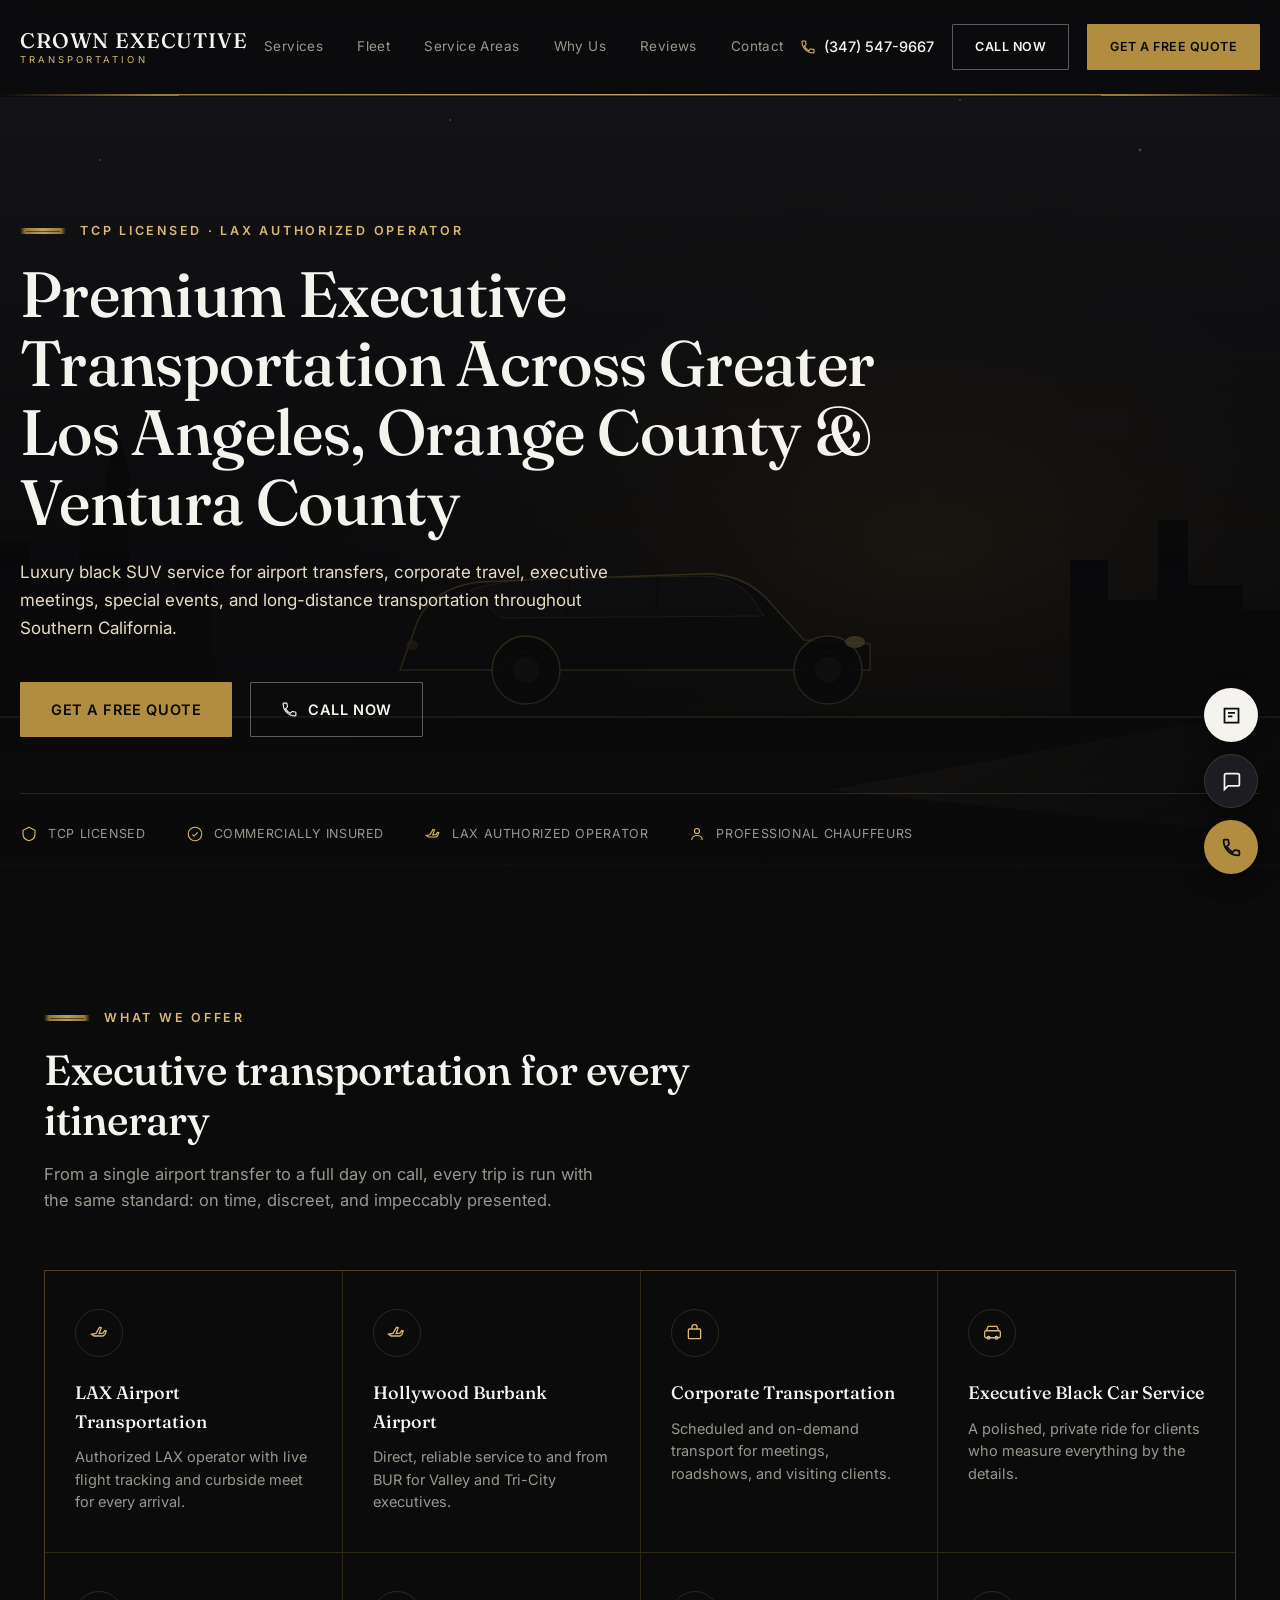
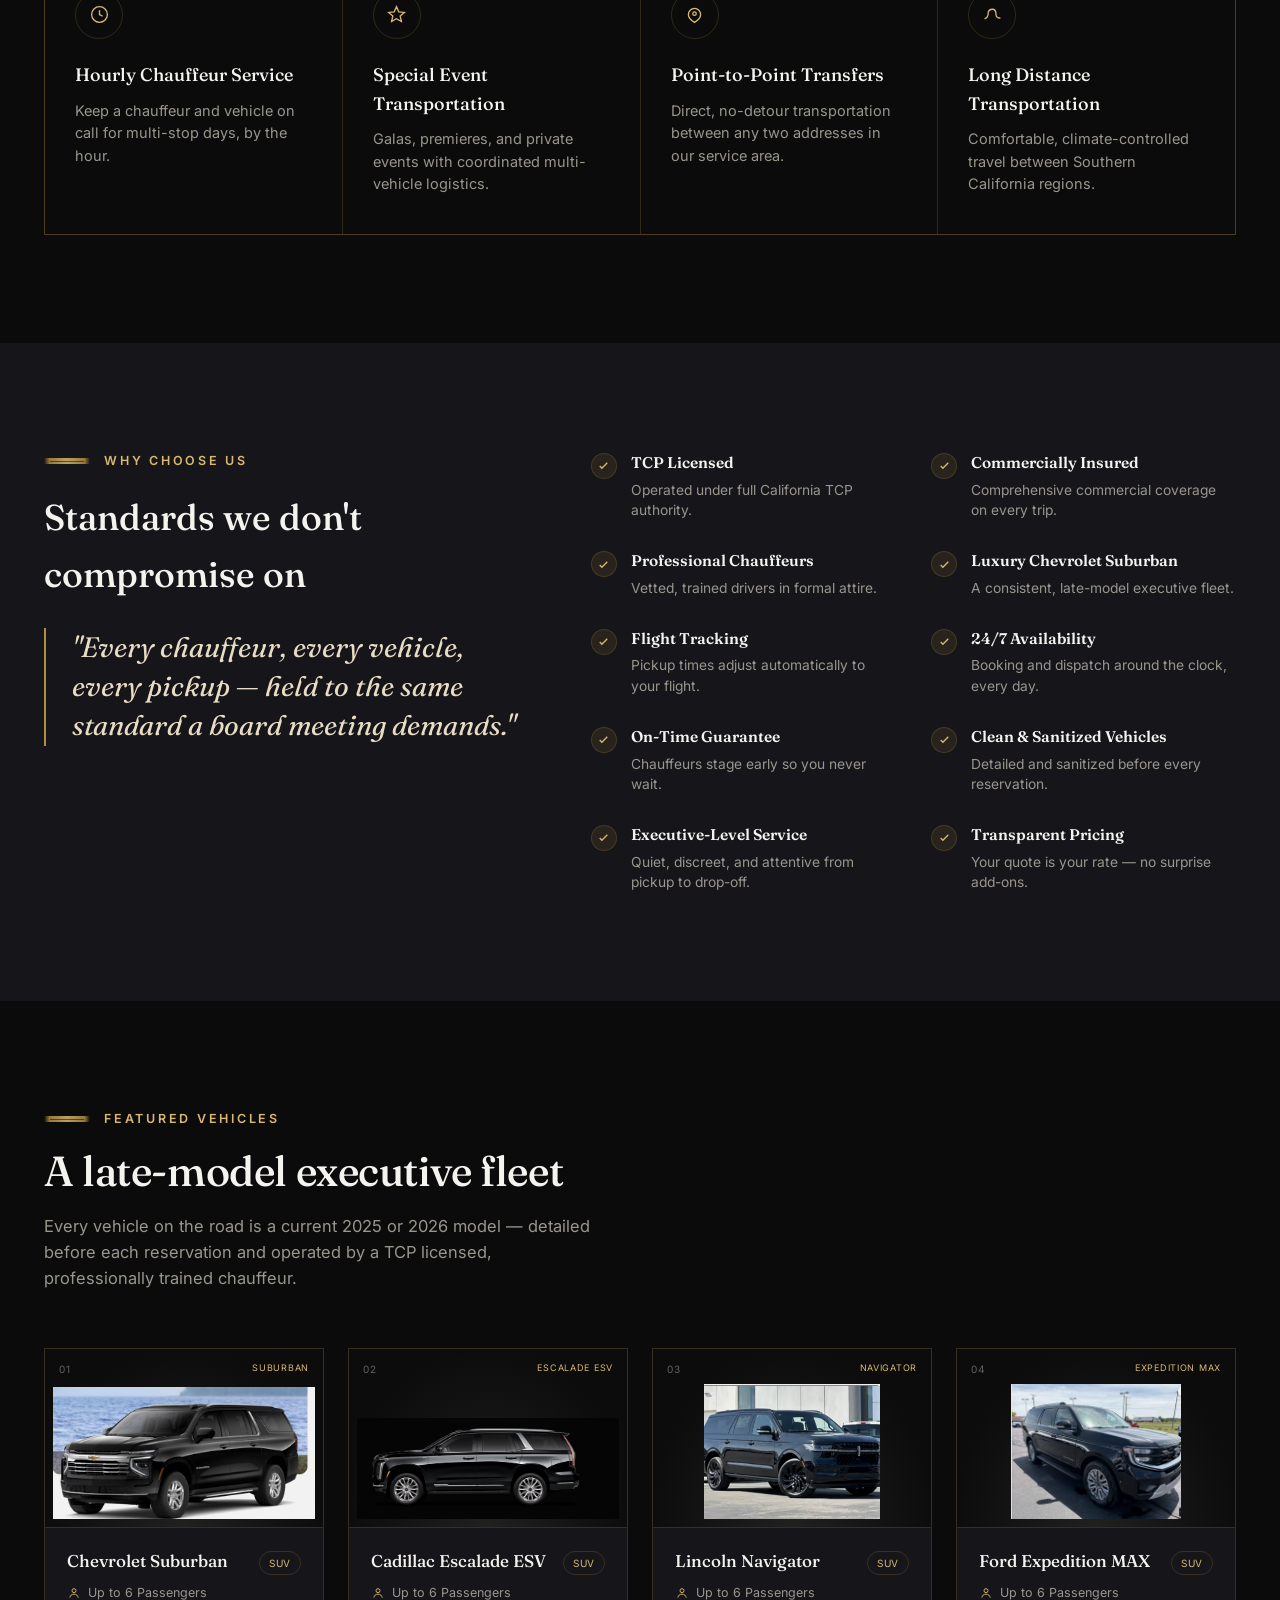
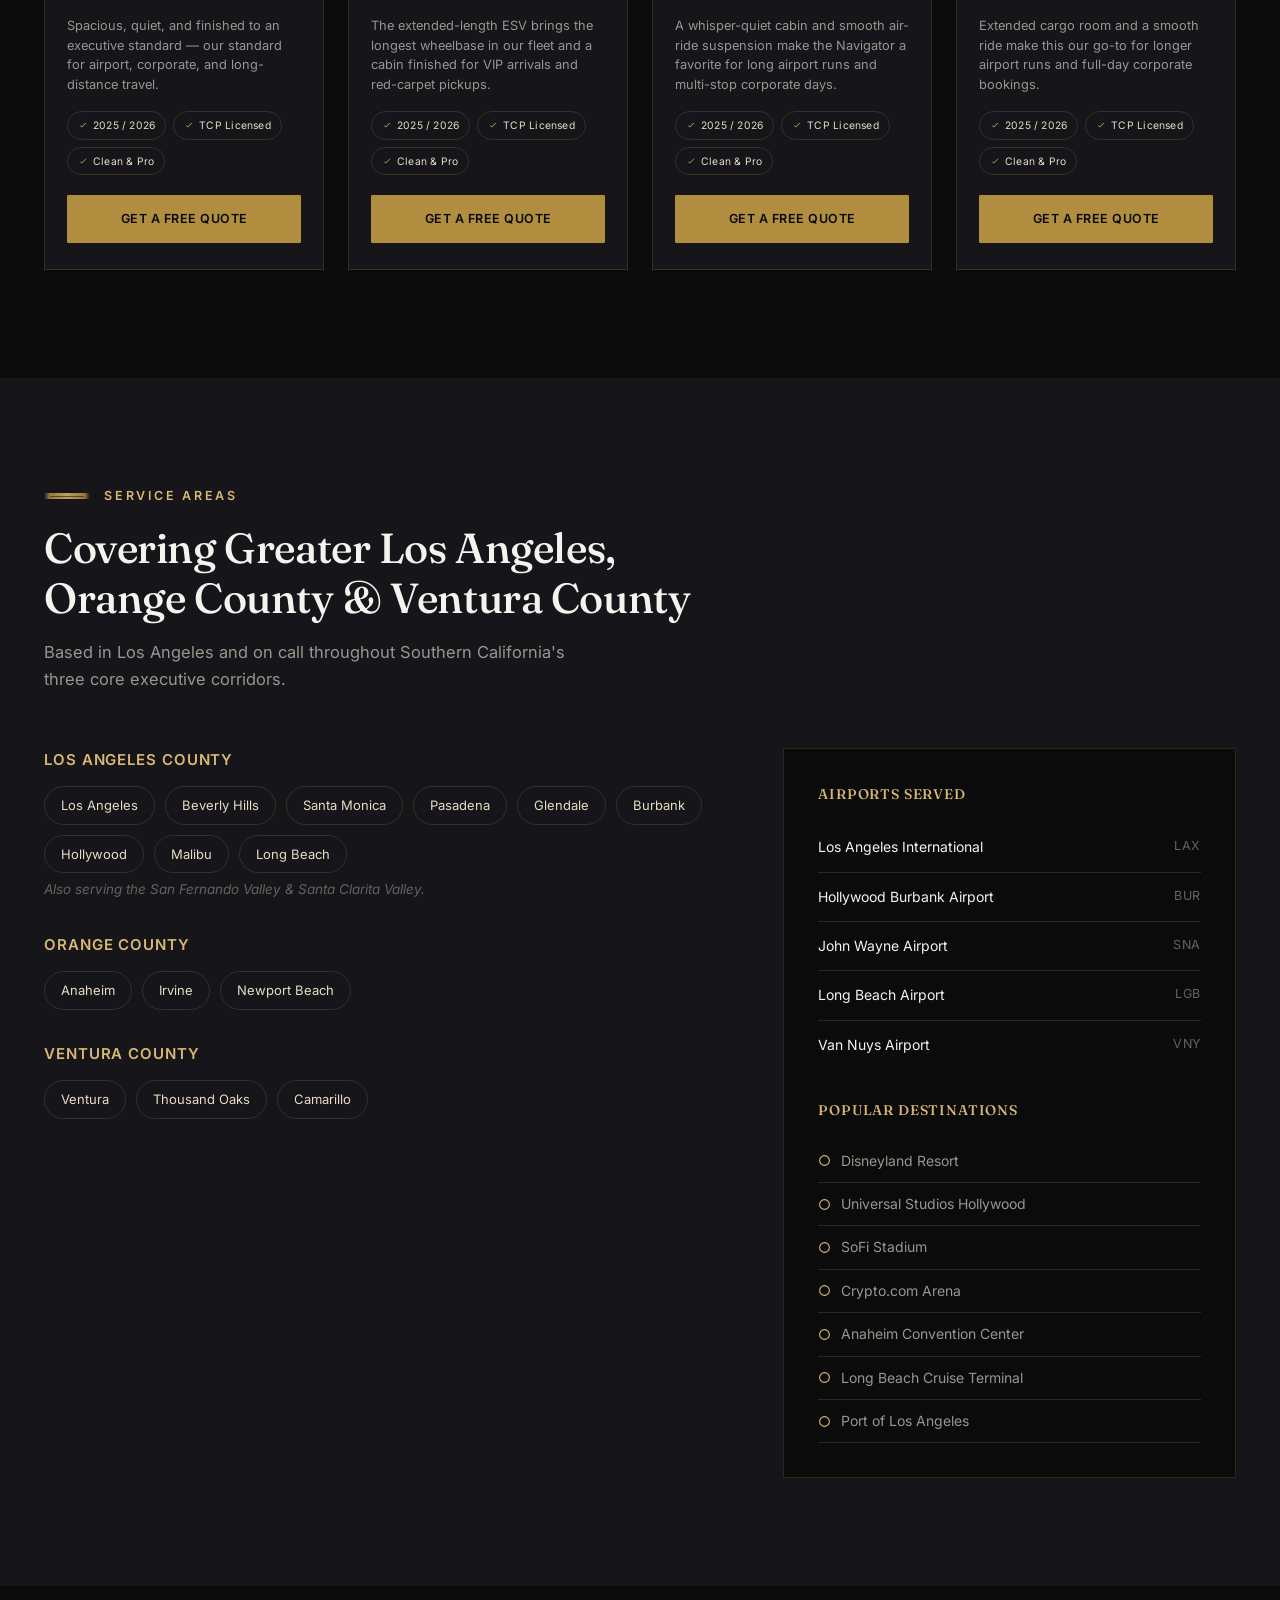
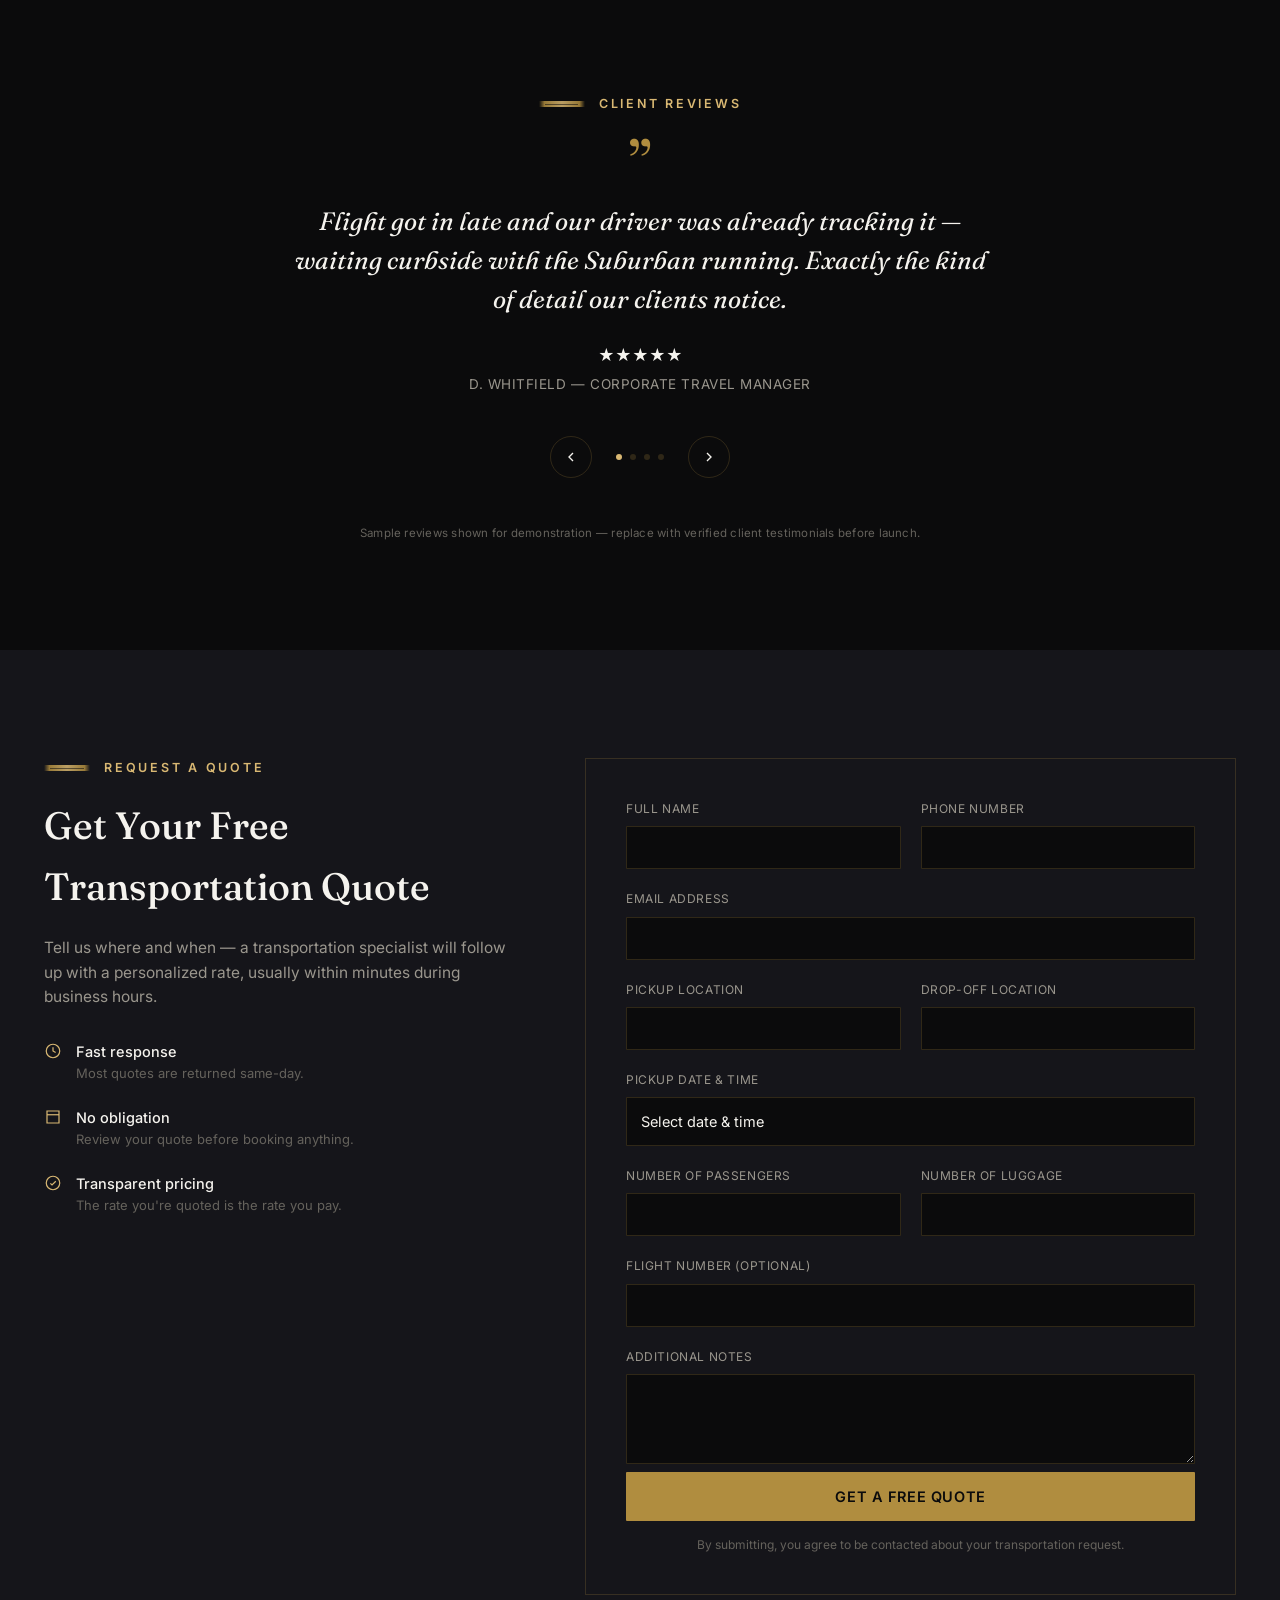
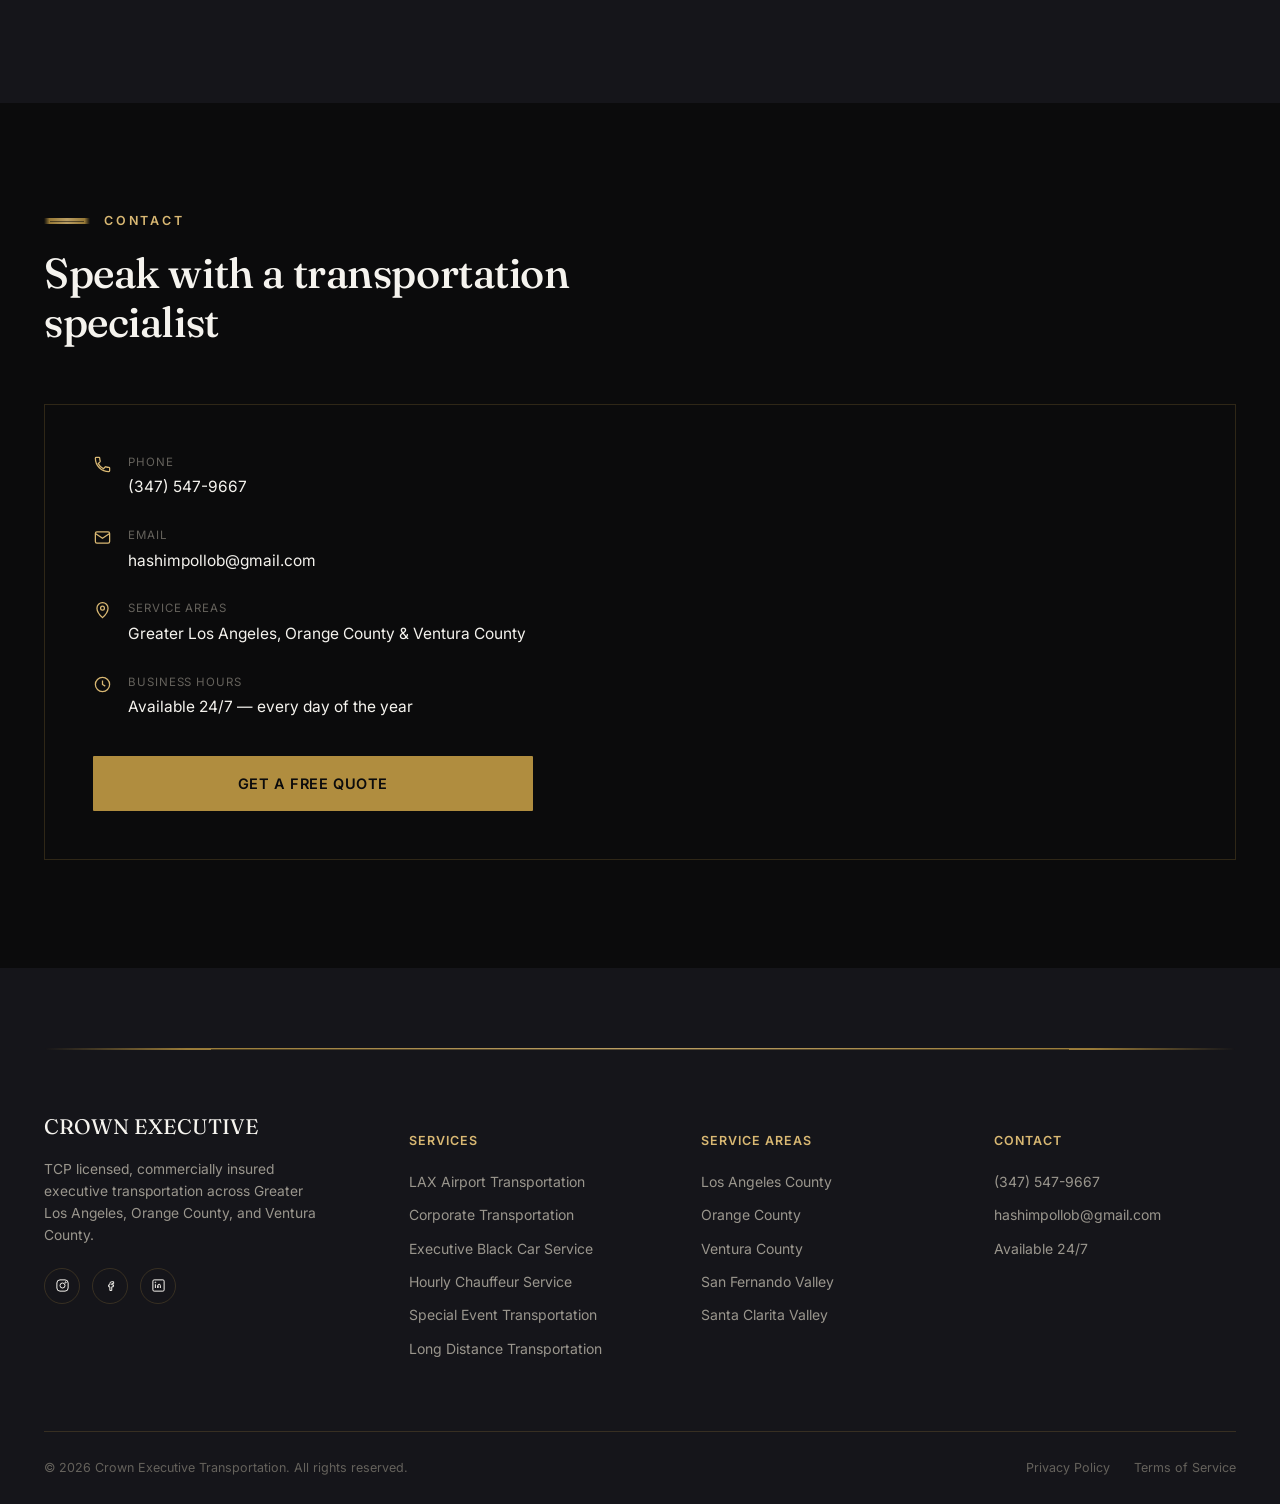
==== index.html @ e6f22969 "Add files via upload this the first commit" ====
<!DOCTYPE html>
<html lang="en">
<head>
<meta charset="UTF-8">
<meta name="viewport" content="width=device-width, initial-scale=1.0">
<title>Crown Executive Transportation | Luxury Black Car & SUV Service — Los Angeles, Orange County, Ventura County</title>
<meta name="description" content="Crown Executive Transportation provides TCP licensed, commercially insured executive black car and luxury Chevrolet Suburban service across Greater Los Angeles, Orange County, and Ventura County. LAX authorized. Corporate, airport, and special event transportation with professional chauffeurs, 24/7.">
<meta property="og:title" content="Crown Executive Transportation | Luxury Black Car & SUV Service">
<meta property="og:description" content="TCP licensed executive transportation across Los Angeles, Orange County & Ventura County. LAX authorized. Professional chauffeurs, 24/7 availability.">
<meta property="og:type" content="website">
<meta name="theme-color" content="#0b0b0c">
<link rel="preconnect" href="https://fonts.googleapis.com">
<link rel="preconnect" href="https://fonts.gstatic.com" crossorigin>
<link href="https://fonts.googleapis.com/css2?family=Fraunces:ital,opsz,wght@0,9..144,300;0,9..144,400;0,9..144,500;0,9..144,600;1,9..144,400;1,9..144,500&family=Inter:wght@300;400;500;600;700&display=swap" rel="stylesheet">
<script type="application/ld+json">
{
  "@context": "https://schema.org",
  "@type": "LimousineService",
  "name": "Crown Executive Transportation",
  "description": "Executive black car and luxury Chevrolet Suburban transportation serving Greater Los Angeles, Orange County, and Ventura County.",
  "telephone": "+1-347-547-9667",
  "email": "hashimpollob@gmail.com",
  "areaServed": ["Los Angeles County", "Orange County", "Ventura County"],
  "priceRange": "$$$",
  "openingHours": "Mo-Su 00:00-24:00"
}
</script>
<link rel="stylesheet" href="css/style.css">
</head>
<body>

<!-- ============ HEADER ============ -->
<header>
  <div class="container bar">
    <a href="#top" class="logo">
      <span class="name">CROWN EXECUTIVE</span>
      <span class="tag">TRANSPORTATION</span>
    </a>
    <nav class="primary-nav">
      <a href="#services">Services</a>
      <a href="#fleet">Fleet</a>
      <a href="#areas">Service Areas</a>
      <a href="#why">Why Us</a>
      <a href="#testimonials">Reviews</a>
      <a href="#contact">Contact</a>
    </nav>
    <div class="header-actions">
      <a class="phone-link" href="tel:+13475479667">
        <svg viewBox="0 0 24 24" fill="none" stroke="currentColor" stroke-width="1.6"><path d="M6.6 10.8c1.4 2.8 3.8 5.1 6.6 6.6l2.2-2.2c.3-.3.7-.4 1-.3 1.2.4 2.4.6 3.6.6.6 0 1 .4 1 1V20c0 .6-.4 1-1 1C10.6 21 3 13.4 3 4c0-.6.4-1 1-1h3.5c.6 0 1 .4 1 1 0 1.2.2 2.4.6 3.6.1.4 0 .8-.3 1.1L6.6 10.8z"/></svg>
        <span>(347) 547-9667</span>
      </a>
      <a class="btn btn-outline" href="tel:+13475479667">Call Now</a>
      <a class="btn btn-gold" href="#quote">Get a Free Quote</a>
      <button class="menu-toggle" aria-label="Open menu"><span></span><span></span><span></span></button>
    </div>
  </div>
  <div class="coachline thin"></div>
</header>

<nav class="mobile-nav">
  <a href="#services">Services</a>
  <a href="#fleet">Fleet</a>
  <a href="#areas">Service Areas</a>
  <a href="#why">Why Us</a>
  <a href="#testimonials">Reviews</a>
  <a href="#contact">Contact</a>
  <div class="mob-contact">
    <a class="btn btn-gold" href="#quote">Get a Free Quote</a>
    <a class="btn btn-outline" href="tel:+13475479667">Call (347) 547-9667</a>
  </div>
</nav>

<div id="top"></div>

<!-- ============ HERO ============ -->
<section class="hero">
  <div class="hero-art">
    <svg viewBox="0 0 1600 900" preserveAspectRatio="xMidYMax slice" xmlns="http://www.w3.org/2000/svg">
      <defs>
        <linearGradient id="skyGrad" x1="0" y1="0" x2="0" y2="1">
          <stop offset="0%" stop-color="#1b1b20"/>
          <stop offset="55%" stop-color="#0f0f12"/>
          <stop offset="100%" stop-color="#070708"/>
        </linearGradient>
        <radialGradient id="glow" cx="68%" cy="62%" r="42%">
          <stop offset="0%" stop-color="#5a4520" stop-opacity="0.55"/>
          <stop offset="100%" stop-color="#0b0b0c" stop-opacity="0"/>
        </radialGradient>
        <linearGradient id="beam" x1="0" y1="0" x2="1" y2="0">
          <stop offset="0%" stop-color="#d9b873" stop-opacity="0.5"/>
          <stop offset="100%" stop-color="#d9b873" stop-opacity="0"/>
        </linearGradient>
        <linearGradient id="reflFade" x1="0" y1="0" x2="0" y2="1">
          <stop offset="0%" stop-color="#0b0b0c" stop-opacity="0"/>
          <stop offset="100%" stop-color="#0b0b0c" stop-opacity="1"/>
        </linearGradient>
        <mask id="reflMask"><rect x="0" y="0" width="1600" height="900" fill="url(#reflFade)"/></mask>
      </defs>

      <rect width="1600" height="900" fill="url(#skyGrad)"/>
      <rect width="1600" height="900" fill="url(#glow)"/>

      <!-- stars / ambient particles -->
      <g fill="#d9b873" opacity="0.5">
        <circle cx="120" cy="90" r="1.4"/><circle cx="260" cy="160" r="1"/><circle cx="410" cy="70" r="1.6"/>
        <circle cx="610" cy="120" r="1"/><circle cx="900" cy="60" r="1.3"/><circle cx="1120" cy="100" r="1"/>
        <circle cx="1300" cy="150" r="1.4"/><circle cx="1450" cy="80" r="1"/><circle cx="80" cy="240" r="1"/>
      </g>

      <!-- city skyline silhouette -->
      <g fill="#060607">
        <rect x="0" y="600" width="60" height="120"/>
        <rect x="60" y="560" width="40" height="160"/>
        <rect x="100" y="610" width="55" height="110"/>
        <rect x="155" y="540" width="34" height="180"/>
        <rect x="189" y="585" width="50" height="135"/>
        <rect x="239" y="500" width="28" height="220"/>
        <rect x="267" y="470" width="22" height="250" />
        <polygon points="267,470 278,430 289,470"/>
        <rect x="289" y="600" width="46" height="120"/>
        <rect x="335" y="560" width="36" height="160"/>
        <rect x="1230" y="560" width="38" height="160"/>
        <rect x="1268" y="600" width="50" height="120"/>
        <rect x="1318" y="520" width="30" height="200"/>
        <rect x="1348" y="585" width="55" height="135"/>
        <rect x="1403" y="610" width="40" height="110"/>
        <rect x="1443" y="565" width="60" height="155"/>
        <rect x="1503" y="600" width="97" height="120"/>
      </g>

      <!-- ground / road -->
      <rect x="0" y="718" width="1600" height="182" fill="#080809"/>
      <rect x="0" y="716" width="1600" height="2" fill="#b08d3f" opacity="0.55"/>

      <!-- headlight beam -->
      <polygon points="990,790 1480,700 1480,840" fill="url(#beam)" opacity="0.55"/>

      <!-- reflection (mirrored, faded) -->
      <g mask="url(#reflMask)" transform="translate(0,1460) scale(1,-1)" opacity="0.5">
        <g transform="translate(560,690)">
          <path d="M0 110 L18 60 Q34 28 78 22 L300 14 Q340 12 366 38 L404 80 L470 84 L470 110 L452 110 Q448 92 428 92 Q408 92 404 110 L150 110 Q146 92 126 92 Q106 92 102 110 Z" fill="#050506"/>
        </g>
      </g>

      <!-- SUV silhouette -->
      <g transform="translate(560,560)">
        <ellipse cx="120" cy="172" rx="200" ry="14" fill="#000" opacity="0.4"/>
        <path d="M0 110 L18 60 Q34 28 78 22 L300 14 Q340 12 366 38 L404 80 L470 84 L470 110 L452 110 Q448 92 428 92 Q408 92 404 110 L150 110 Q146 92 126 92 Q106 92 102 110 Z" fill="#0c0c0e"/>
        <path d="M0 110 L18 60 Q34 28 78 22 L300 14 Q340 12 366 38 L404 80 L470 84 L470 110 L452 110 Q448 92 428 92 Q408 92 404 110 L150 110 Q146 92 126 92 Q106 92 102 110 Z" fill="none" stroke="#b08d3f" stroke-width="1.6" opacity="0.75"/>
        <path d="M70 30 Q100 20 150 19 L300 16 Q330 15 350 35 L364 56 L100 58 Z" fill="#15151a"/>
        <path d="M70 30 Q100 20 150 19 L300 16 Q330 15 350 35 L364 56 L100 58 Z" fill="none" stroke="#7d6534" stroke-width="1" opacity="0.6"/>
        <line x1="170" y1="20" x2="166" y2="58" stroke="#0c0c0e" stroke-width="2"/>
        <line x1="258" y1="17" x2="256" y2="57" stroke="#0c0c0e" stroke-width="2"/>
        <circle cx="126" cy="110" r="34" fill="#050506" stroke="#b08d3f" stroke-width="1.4" opacity="0.85"/>
        <circle cx="126" cy="110" r="13" fill="#1c1c22"/>
        <circle cx="428" cy="110" r="34" fill="#050506" stroke="#b08d3f" stroke-width="1.4" opacity="0.85"/>
        <circle cx="428" cy="110" r="13" fill="#1c1c22"/>
        <ellipse cx="455" cy="82" rx="10" ry="6" fill="#d9b873" opacity="0.85"/>
        <ellipse cx="12" cy="85" rx="6" ry="5" fill="#6b5226" opacity="0.7"/>
      </g>

      <!-- foreground coachline accent -->
      <rect x="0" y="864" width="1600" height="3" fill="#b08d3f" opacity="0.4"/>
    </svg>
  </div>
  <div class="hero-scrim"></div>

  <div class="hero-content container">
    <div class="eyebrow"><span class="coachline short"></span> TCP LICENSED &middot; LAX AUTHORIZED OPERATOR</div>
    <h1>Premium Executive Transportation Across Greater Los Angeles, Orange County &amp; Ventura County</h1>
    <p class="sub">Luxury black SUV service for airport transfers, corporate travel, executive meetings, special events, and long-distance transportation throughout Southern California.</p>
    <div class="cta-row">
      <a class="btn btn-gold" href="#quote">Get a Free Quote</a>
      <a class="btn btn-outline" href="tel:+13475479667">
        <svg viewBox="0 0 24 24" fill="none" stroke="currentColor" stroke-width="1.6"><path d="M6.6 10.8c1.4 2.8 3.8 5.1 6.6 6.6l2.2-2.2c.3-.3.7-.4 1-.3 1.2.4 2.4.6 3.6.6.6 0 1 .4 1 1V20c0 .6-.4 1-1 1C10.6 21 3 13.4 3 4c0-.6.4-1 1-1h3.5c.6 0 1 .4 1 1 0 1.2.2 2.4.6 3.6.1.4 0 .8-.3 1.1L6.6 10.8z"/></svg>
        Call Now
      </a>
    </div>

    <div class="trust-row">
      <div class="trust-item"><svg viewBox="0 0 24 24" fill="none" stroke="currentColor" stroke-width="1.5"><path d="M12 3l8 4v5c0 5-3.5 8-8 9-4.5-1-8-4-8-9V7l8-4z"/></svg> TCP Licensed</div>
      <div class="trust-item"><svg viewBox="0 0 24 24" fill="none" stroke="currentColor" stroke-width="1.5"><circle cx="12" cy="12" r="9"/><path d="M8.5 12.5l2.2 2.2 5-5"/></svg> Commercially Insured</div>
      <div class="trust-item"><svg viewBox="0 0 24 24" fill="none" stroke="currentColor" stroke-width="1.5"><path d="M3 14l5-1 4-7 2 .6-2.4 6.6 4.4-.4 2-3 1.7.4-1.4 4-2.4 1.8H6z"/></svg> LAX Authorized Operator</div>
      <div class="trust-item"><svg viewBox="0 0 24 24" fill="none" stroke="currentColor" stroke-width="1.5"><circle cx="12" cy="8" r="3.4"/><path d="M5 20c0-3.5 3-6 7-6s7 2.5 7 6"/></svg> Professional Chauffeurs</div>
    </div>
  </div>
</section>

<!-- ============ SERVICES ============ -->
<section class="section" id="services">
  <div class="container">
    <div class="section-head reveal">
      <div class="eyebrow"><span class="coachline short"></span> WHAT WE OFFER</div>
      <h2>Executive transportation for every itinerary</h2>
      <p>From a single airport transfer to a full day on call, every trip is run with the same standard: on time, discreet, and impeccably presented.</p>
    </div>

    <div class="grid-services reveal">
      <div class="service-card">
        <div class="icon-wrap"><svg viewBox="0 0 24 24" fill="none" stroke="currentColor" stroke-width="1.5"><path d="M3 14l5-1 4-7 2 .6-2.4 6.6 4.4-.4 2-3 1.7.4-1.4 4-2.4 1.8H6z"/></svg></div>
        <h3>LAX Airport Transportation</h3>
        <p>Authorized LAX operator with live flight tracking and curbside meet for every arrival.</p>
      </div>
      <div class="service-card">
        <div class="icon-wrap"><svg viewBox="0 0 24 24" fill="none" stroke="currentColor" stroke-width="1.5"><path d="M3 14l5-1 4-7 2 .6-2.4 6.6 4.4-.4 2-3 1.7.4-1.4 4-2.4 1.8H6z"/></svg></div>
        <h3>Hollywood Burbank Airport</h3>
        <p>Direct, reliable service to and from BUR for Valley and Tri-City executives.</p>
      </div>
      <div class="service-card">
        <div class="icon-wrap"><svg viewBox="0 0 24 24" fill="none" stroke="currentColor" stroke-width="1.5"><rect x="5" y="8" width="14" height="11" rx="1"/><path d="M9 8V6a3 3 0 016 0v2"/></svg></div>
        <h3>Corporate Transportation</h3>
        <p>Scheduled and on-demand transport for meetings, roadshows, and visiting clients.</p>
      </div>
      <div class="service-card">
        <div class="icon-wrap"><svg viewBox="0 0 24 24" fill="none" stroke="currentColor" stroke-width="1.5"><rect x="3" y="10" width="18" height="8" rx="2"/><circle cx="7.5" cy="18" r="1.6"/><circle cx="16.5" cy="18" r="1.6"/><path d="M5 10l2-5h10l2 5"/></svg></div>
        <h3>Executive Black Car Service</h3>
        <p>A polished, private ride for clients who measure everything by the details.</p>
      </div>
      <div class="service-card">
        <div class="icon-wrap"><svg viewBox="0 0 24 24" fill="none" stroke="currentColor" stroke-width="1.5"><circle cx="12" cy="12" r="9"/><path d="M12 7v5l3.5 2"/></svg></div>
        <h3>Hourly Chauffeur Service</h3>
        <p>Keep a chauffeur and vehicle on call for multi-stop days, by the hour.</p>
      </div>
      <div class="service-card">
        <div class="icon-wrap"><svg viewBox="0 0 24 24" fill="none" stroke="currentColor" stroke-width="1.5"><path d="M12 3l2.6 5.9L21 9.6l-4.8 4 1.4 6.4L12 16.9l-5.6 3.1 1.4-6.4-4.8-4 6.4-.7z"/></svg></div>
        <h3>Special Event Transportation</h3>
        <p>Galas, premieres, and private events with coordinated multi-vehicle logistics.</p>
      </div>
      <div class="service-card">
        <div class="icon-wrap"><svg viewBox="0 0 24 24" fill="none" stroke="currentColor" stroke-width="1.5"><path d="M5 12a7 7 0 0114 0c0 5-7 9-7 9s-7-4-7-9z"/><circle cx="12" cy="11" r="2"/></svg></div>
        <h3>Point-to-Point Transfers</h3>
        <p>Direct, no-detour transportation between any two addresses in our service area.</p>
      </div>
      <div class="service-card">
        <div class="icon-wrap"><svg viewBox="0 0 24 24" fill="none" stroke="currentColor" stroke-width="1.5"><path d="M3 17c2-1 4-3 4-6s2-5 5-5 4 3 4 6 2 4 5 4"/></svg></div>
        <h3>Long Distance Transportation</h3>
        <p>Comfortable, climate-controlled travel between Southern California regions.</p>
      </div>
    </div>
  </div>
</section>

<!-- ============ WHY CHOOSE US ============ -->
<section class="section alt" id="why">
  <div class="container why-wrap">
    <div class="why-visual reveal">
      <div class="eyebrow"><span class="coachline short"></span> WHY CHOOSE US</div>
      <h2 style="font-size:clamp(26px,3.4vw,36px); margin-bottom:24px;">Standards we don't compromise on</h2>
      <p class="big-quote">"Every chauffeur, every vehicle, every pickup — held to the same standard a board meeting demands."</p>
    </div>

    <div class="why-list">
      <div class="why-item reveal"><div class="check"><svg viewBox="0 0 24 24" fill="none" stroke="currentColor" stroke-width="2.4"><path d="M5 13l4 4 10-10"/></svg></div><div><h4>TCP Licensed</h4><p>Operated under full California TCP authority.</p></div></div>
      <div class="why-item reveal"><div class="check"><svg viewBox="0 0 24 24" fill="none" stroke="currentColor" stroke-width="2.4"><path d="M5 13l4 4 10-10"/></svg></div><div><h4>Commercially Insured</h4><p>Comprehensive commercial coverage on every trip.</p></div></div>
      <div class="why-item reveal"><div class="check"><svg viewBox="0 0 24 24" fill="none" stroke="currentColor" stroke-width="2.4"><path d="M5 13l4 4 10-10"/></svg></div><div><h4>Professional Chauffeurs</h4><p>Vetted, trained drivers in formal attire.</p></div></div>
      <div class="why-item reveal"><div class="check"><svg viewBox="0 0 24 24" fill="none" stroke="currentColor" stroke-width="2.4"><path d="M5 13l4 4 10-10"/></svg></div><div><h4>Luxury Chevrolet Suburban</h4><p>A consistent, late-model executive fleet.</p></div></div>
      <div class="why-item reveal"><div class="check"><svg viewBox="0 0 24 24" fill="none" stroke="currentColor" stroke-width="2.4"><path d="M5 13l4 4 10-10"/></svg></div><div><h4>Flight Tracking</h4><p>Pickup times adjust automatically to your flight.</p></div></div>
      <div class="why-item reveal"><div class="check"><svg viewBox="0 0 24 24" fill="none" stroke="currentColor" stroke-width="2.4"><path d="M5 13l4 4 10-10"/></svg></div><div><h4>24/7 Availability</h4><p>Booking and dispatch around the clock, every day.</p></div></div>
      <div class="why-item reveal"><div class="check"><svg viewBox="0 0 24 24" fill="none" stroke="currentColor" stroke-width="2.4"><path d="M5 13l4 4 10-10"/></svg></div><div><h4>On-Time Guarantee</h4><p>Chauffeurs stage early so you never wait.</p></div></div>
      <div class="why-item reveal"><div class="check"><svg viewBox="0 0 24 24" fill="none" stroke="currentColor" stroke-width="2.4"><path d="M5 13l4 4 10-10"/></svg></div><div><h4>Clean &amp; Sanitized Vehicles</h4><p>Detailed and sanitized before every reservation.</p></div></div>
      <div class="why-item reveal"><div class="check"><svg viewBox="0 0 24 24" fill="none" stroke="currentColor" stroke-width="2.4"><path d="M5 13l4 4 10-10"/></svg></div><div><h4>Executive-Level Service</h4><p>Quiet, discreet, and attentive from pickup to drop-off.</p></div></div>
      <div class="why-item reveal"><div class="check"><svg viewBox="0 0 24 24" fill="none" stroke="currentColor" stroke-width="2.4"><path d="M5 13l4 4 10-10"/></svg></div><div><h4>Transparent Pricing</h4><p>Your quote is your rate — no surprise add-ons.</p></div></div>
    </div>
  </div>
</section>

<!-- ============ FLEET ============ -->
<section class="section" id="fleet">
  <div class="container">
    <div class="section-head reveal">
      <div class="eyebrow"><span class="coachline short"></span> FEATURED VEHICLES</div>
      <h2>A late-model executive fleet</h2>
      <p>Every vehicle on the road is a current 2025 or 2026 model — detailed before each reservation and operated by a TCP licensed, professionally trained chauffeur.</p>
    </div>

    <div class="fleet-grid reveal">

      <!-- Chevrolet Suburban -->
      <div class="fleet-card">
        <div class="fleet-card-art">
          <span class="fc-index">01</span>
          <span class="fc-modeltag">SUBURBAN</span>
          <img src="images/suburban.jpg" alt="Black Chevrolet Suburban, Crown Executive Transportation fleet vehicle" loading="lazy">
        </div>
        <div class="fleet-card-body">
          <div class="fc-top"><h3>Chevrolet Suburban</h3><span class="fc-type">SUV</span></div>
          <div class="fc-pax"><svg viewBox="0 0 24 24" fill="none" stroke="currentColor" stroke-width="1.6"><circle cx="12" cy="8" r="3.4"/><path d="M5 20c0-3.5 3-6 7-6s7 2.5 7 6"/></svg> Up to 6 Passengers</div>
          <p class="fc-desc">Spacious, quiet, and finished to an executive standard — our standard for airport, corporate, and long-distance travel.</p>
          <div class="fleet-badges">
            <span class="fleet-badge"><svg viewBox="0 0 24 24" fill="none" stroke="currentColor" stroke-width="2"><path d="M5 13l4 4 10-10"/></svg> 2025 / 2026</span>
            <span class="fleet-badge"><svg viewBox="0 0 24 24" fill="none" stroke="currentColor" stroke-width="2"><path d="M5 13l4 4 10-10"/></svg> TCP Licensed</span>
            <span class="fleet-badge"><svg viewBox="0 0 24 24" fill="none" stroke="currentColor" stroke-width="2"><path d="M5 13l4 4 10-10"/></svg> Clean &amp; Pro</span>
          </div>
          <a class="btn btn-gold" href="#quote">Get a Free Quote</a>
        </div>
      </div>

      <!-- Cadillac Escalade ESV -->
      <div class="fleet-card">
        <div class="fleet-card-art">
          <span class="fc-index">02</span>
          <span class="fc-modeltag">ESCALADE ESV</span>
          <img src="images/escalade.jpg" alt="Black Cadillac Escalade ESV, Crown Executive Transportation fleet vehicle" loading="lazy">
        </div>
        <div class="fleet-card-body">
          <div class="fc-top"><h3>Cadillac Escalade ESV</h3><span class="fc-type">SUV</span></div>
          <div class="fc-pax"><svg viewBox="0 0 24 24" fill="none" stroke="currentColor" stroke-width="1.6"><circle cx="12" cy="8" r="3.4"/><path d="M5 20c0-3.5 3-6 7-6s7 2.5 7 6"/></svg> Up to 6 Passengers</div>
          <p class="fc-desc">The extended-length ESV brings the longest wheelbase in our fleet and a cabin finished for VIP arrivals and red-carpet pickups.</p>
          <div class="fleet-badges">
            <span class="fleet-badge"><svg viewBox="0 0 24 24" fill="none" stroke="currentColor" stroke-width="2"><path d="M5 13l4 4 10-10"/></svg> 2025 / 2026</span>
            <span class="fleet-badge"><svg viewBox="0 0 24 24" fill="none" stroke="currentColor" stroke-width="2"><path d="M5 13l4 4 10-10"/></svg> TCP Licensed</span>
            <span class="fleet-badge"><svg viewBox="0 0 24 24" fill="none" stroke="currentColor" stroke-width="2"><path d="M5 13l4 4 10-10"/></svg> Clean &amp; Pro</span>
          </div>
          <a class="btn btn-gold" href="#quote">Get a Free Quote</a>
        </div>
      </div>

      <!-- Lincoln Navigator -->
      <div class="fleet-card">
        <div class="fleet-card-art">
          <span class="fc-index">03</span>
          <span class="fc-modeltag">NAVIGATOR</span>
          <img src="images/navigator.jpg" alt="Black Lincoln Navigator, Crown Executive Transportation fleet vehicle" loading="lazy">
        </div>
        <div class="fleet-card-body">
          <div class="fc-top"><h3>Lincoln Navigator</h3><span class="fc-type">SUV</span></div>
          <div class="fc-pax"><svg viewBox="0 0 24 24" fill="none" stroke="currentColor" stroke-width="1.6"><circle cx="12" cy="8" r="3.4"/><path d="M5 20c0-3.5 3-6 7-6s7 2.5 7 6"/></svg> Up to 6 Passengers</div>
          <p class="fc-desc">A whisper-quiet cabin and smooth air-ride suspension make the Navigator a favorite for long airport runs and multi-stop corporate days.</p>
          <div class="fleet-badges">
            <span class="fleet-badge"><svg viewBox="0 0 24 24" fill="none" stroke="currentColor" stroke-width="2"><path d="M5 13l4 4 10-10"/></svg> 2025 / 2026</span>
            <span class="fleet-badge"><svg viewBox="0 0 24 24" fill="none" stroke="currentColor" stroke-width="2"><path d="M5 13l4 4 10-10"/></svg> TCP Licensed</span>
            <span class="fleet-badge"><svg viewBox="0 0 24 24" fill="none" stroke="currentColor" stroke-width="2"><path d="M5 13l4 4 10-10"/></svg> Clean &amp; Pro</span>
          </div>
          <a class="btn btn-gold" href="#quote">Get a Free Quote</a>
        </div>
      </div>

      <!-- Ford Expedition MAX -->
      <div class="fleet-card">
        <div class="fleet-card-art">
          <span class="fc-index">04</span>
          <span class="fc-modeltag">EXPEDITION MAX</span>
          <img src="images/expedition.jpg" alt="Black Ford Expedition MAX, Crown Executive Transportation fleet vehicle" loading="lazy">
        </div>
        <div class="fleet-card-body">
          <div class="fc-top"><h3>Ford Expedition MAX</h3><span class="fc-type">SUV</span></div>
          <div class="fc-pax"><svg viewBox="0 0 24 24" fill="none" stroke="currentColor" stroke-width="1.6"><circle cx="12" cy="8" r="3.4"/><path d="M5 20c0-3.5 3-6 7-6s7 2.5 7 6"/></svg> Up to 6 Passengers</div>
          <p class="fc-desc">Extended cargo room and a smooth ride make this our go-to for longer airport runs and full-day corporate bookings.</p>
          <div class="fleet-badges">
            <span class="fleet-badge"><svg viewBox="0 0 24 24" fill="none" stroke="currentColor" stroke-width="2"><path d="M5 13l4 4 10-10"/></svg> 2025 / 2026</span>
            <span class="fleet-badge"><svg viewBox="0 0 24 24" fill="none" stroke="currentColor" stroke-width="2"><path d="M5 13l4 4 10-10"/></svg> TCP Licensed</span>
            <span class="fleet-badge"><svg viewBox="0 0 24 24" fill="none" stroke="currentColor" stroke-width="2"><path d="M5 13l4 4 10-10"/></svg> Clean &amp; Pro</span>
          </div>
          <a class="btn btn-gold" href="#quote">Get a Free Quote</a>
        </div>
      </div>

    </div>
  </div>
</section>

<!-- ============ SERVICE AREAS ============ -->
<section class="section alt" id="areas">
  <div class="container">
    <div class="section-head reveal">
      <div class="eyebrow"><span class="coachline short"></span> SERVICE AREAS</div>
      <h2>Covering Greater Los Angeles, Orange County &amp; Ventura County</h2>
      <p>Based in Los Angeles and on call throughout Southern California's three core executive corridors.</p>
    </div>

    <div class="areas-wrap">
      <div class="reveal">
        <div class="county-block">
          <h4>Los Angeles County</h4>
          <div class="chip-row">
            <span class="chip">Los Angeles</span><span class="chip">Beverly Hills</span><span class="chip">Santa Monica</span>
            <span class="chip">Pasadena</span><span class="chip">Glendale</span><span class="chip">Burbank</span>
            <span class="chip">Hollywood</span><span class="chip">Malibu</span><span class="chip">Long Beach</span>
          </div>
          <p class="note-line">Also serving the San Fernando Valley &amp; Santa Clarita Valley.</p>
        </div>
        <div class="county-block">
          <h4>Orange County</h4>
          <div class="chip-row">
            <span class="chip">Anaheim</span><span class="chip">Irvine</span><span class="chip">Newport Beach</span>
          </div>
        </div>
        <div class="county-block">
          <h4>Ventura County</h4>
          <div class="chip-row">
            <span class="chip">Ventura</span><span class="chip">Thousand Oaks</span><span class="chip">Camarillo</span>
          </div>
        </div>
      </div>

      <div class="reveal">
        <div class="side-panel">
          <h4>Airports Served</h4>
          <div class="airport-row"><span>Los Angeles International</span><span>LAX</span></div>
          <div class="airport-row"><span>Hollywood Burbank Airport</span><span>BUR</span></div>
          <div class="airport-row"><span>John Wayne Airport</span><span>SNA</span></div>
          <div class="airport-row"><span>Long Beach Airport</span><span>LGB</span></div>
          <div class="airport-row" style="border-bottom:none;"><span>Van Nuys Airport</span><span>VNY</span></div>

          <ul class="dest-list">
            <h4 style="margin-top:10px;">Popular Destinations</h4>
            <li><svg viewBox="0 0 24 24" fill="none" stroke="currentColor" stroke-width="2"><circle cx="12" cy="12" r="9"/></svg> Disneyland Resort</li>
            <li><svg viewBox="0 0 24 24" fill="none" stroke="currentColor" stroke-width="2"><circle cx="12" cy="12" r="9"/></svg> Universal Studios Hollywood</li>
            <li><svg viewBox="0 0 24 24" fill="none" stroke="currentColor" stroke-width="2"><circle cx="12" cy="12" r="9"/></svg> SoFi Stadium</li>
            <li><svg viewBox="0 0 24 24" fill="none" stroke="currentColor" stroke-width="2"><circle cx="12" cy="12" r="9"/></svg> Crypto.com Arena</li>
            <li><svg viewBox="0 0 24 24" fill="none" stroke="currentColor" stroke-width="2"><circle cx="12" cy="12" r="9"/></svg> Anaheim Convention Center</li>
            <li><svg viewBox="0 0 24 24" fill="none" stroke="currentColor" stroke-width="2"><circle cx="12" cy="12" r="9"/></svg> Long Beach Cruise Terminal</li>
            <li><svg viewBox="0 0 24 24" fill="none" stroke="currentColor" stroke-width="2"><circle cx="12" cy="12" r="9"/></svg> Port of Los Angeles</li>
          </ul>
        </div>
      </div>
    </div>
  </div>
</section>

<!-- ============ TESTIMONIALS ============ -->
<section class="section" id="testimonials">
  <div class="container testi-shell">
    <div class="eyebrow" style="justify-content:center;"><span class="coachline short"></span> CLIENT REVIEWS</div>
    <div class="testi-mark">&rdquo;</div>

    <div class="testi-slide active">
      <p class="quote">Flight got in late and our driver was already tracking it — waiting curbside with the Suburban running. Exactly the kind of detail our clients notice.</p>
      <div class="testi-meta"><div class="stars">★★★★★</div><div class="testi-name">D. Whitfield — Corporate Travel Manager</div></div>
    </div>
    <div class="testi-slide">
      <p class="quote">We've used them for every board visit this year. Spotless Suburban, sharp chauffeur, never a single delay.</p>
      <div class="testi-meta"><div class="stars">★★★★★</div><div class="testi-name">M. Alvarez — Executive Assistant</div></div>
    </div>
    <div class="testi-slide">
      <p class="quote">Booked a long-distance run from LA to Ventura on short notice. Smooth, quiet, and the pricing was exactly what we were quoted.</p>
      <div class="testi-meta"><div class="stars">★★★★★</div><div class="testi-name">R. Chen — Event Producer</div></div>
    </div>
    <div class="testi-slide">
      <p class="quote">Hourly service for a full day of investor meetings across Orange County. Driver anticipated every stop before we asked.</p>
      <div class="testi-meta"><div class="stars">★★★★★</div><div class="testi-name">J. Okafor — Managing Partner</div></div>
    </div>

    <div class="testi-controls">
      <button id="testiPrev" aria-label="Previous review"><svg viewBox="0 0 24 24" fill="none" stroke="currentColor" stroke-width="2"><path d="M15 18l-6-6 6-6"/></svg></button>
      <div class="testi-dots"></div>
      <button id="testiNext" aria-label="Next review"><svg viewBox="0 0 24 24" fill="none" stroke="currentColor" stroke-width="2"><path d="M9 6l6 6-6 6"/></svg></button>
    </div>
    <p class="testi-disclaimer">Sample reviews shown for demonstration — replace with verified client testimonials before launch.</p>
  </div>
</section>

<!-- ============ QUOTE FORM ============ -->
<section class="section alt" id="quote">
  <div class="container quote-wrap">
    <div class="quote-side reveal">
      <div class="eyebrow"><span class="coachline short"></span> REQUEST A QUOTE</div>
      <h2>Get Your Free Transportation Quote</h2>
      <p>Tell us where and when — a transportation specialist will follow up with a personalized rate, usually within minutes during business hours.</p>

      <div class="qa-item"><svg viewBox="0 0 24 24" fill="none" stroke="currentColor" stroke-width="1.6"><circle cx="12" cy="12" r="9"/><path d="M12 7v5l3.5 2"/></svg><div><div class="t">Fast response</div><div class="d">Most quotes are returned same-day.</div></div></div>
      <div class="qa-item"><svg viewBox="0 0 24 24" fill="none" stroke="currentColor" stroke-width="1.6"><path d="M4 4h16v16H4z"/><path d="M4 9h16"/></svg><div><div class="t">No obligation</div><div class="d">Review your quote before booking anything.</div></div></div>
      <div class="qa-item"><svg viewBox="0 0 24 24" fill="none" stroke="currentColor" stroke-width="1.6"><circle cx="12" cy="12" r="9"/><path d="M8.5 12.5l2.2 2.2 5-5"/></svg><div><div class="t">Transparent pricing</div><div class="d">The rate you're quoted is the rate you pay.</div></div></div>
    </div>

    <div class="form-panel reveal">
      <form id="quoteForm">
        <div class="form-grid">
          <div class="field"><label for="fname">Full Name</label><input id="fname" type="text" required></div>
          <div class="field"><label for="fphone">Phone Number</label><input id="fphone" type="tel" required></div>
          <div class="field full"><label for="femail">Email Address</label><input id="femail" type="email" required></div>
          <div class="field"><label for="fpickup">Pickup Location</label><input id="fpickup" type="text" required></div>
          <div class="field"><label for="fdrop">Drop-Off Location</label><input id="fdrop" type="text" required></div>
          <div class="field full dt-trigger" id="dtTrigger" tabindex="0" role="button" aria-haspopup="dialog">
            <label>Pickup Date &amp; Time</label>
            <div class="dt-value" id="dtValue">Select date &amp; time</div>
            <input type="hidden" id="fdate" required>
            <input type="hidden" id="ftime" required>
          </div>
          <div class="field"><label for="fpax">Number of Passengers</label><input id="fpax" type="number" min="1" max="6" required></div>
          <div class="field"><label for="fbags">Number of Luggage</label><input id="fbags" type="number" min="0" required></div>
          <div class="field full"><label for="fflight">Flight Number (Optional)</label><input id="fflight" type="text"></div>
          <div class="field full"><label for="fnotes">Additional Notes</label><textarea id="fnotes"></textarea></div>
        </div>
        <div class="submit-row">
          <button type="submit" class="btn btn-gold">Get a Free Quote</button>
        </div>
        <p class="form-note">By submitting, you agree to be contacted about your transportation request.</p>
      </form>

      <div class="thanks-panel" id="thanksPanel">
        <div class="icon-wrap"><svg viewBox="0 0 24 24" fill="none" stroke="currentColor" stroke-width="2"><path d="M5 13l4 4 10-10"/></svg></div>
        <h3>Request Received</h3>
        <p>Thank you for your request. A transportation specialist will contact you shortly with your personalized quote.</p>
      </div>
    </div>
  </div>
</section>

<!-- ============ CONTACT ============ -->
<section class="section" id="contact">
  <div class="container">
    <div class="section-head reveal">
      <div class="eyebrow"><span class="coachline short"></span> CONTACT</div>
      <h2>Speak with a transportation specialist</h2>
    </div>

    <div class="contact-wrap reveal">
      <div class="contact-info">
        <div class="ci-item">
          <svg viewBox="0 0 24 24" fill="none" stroke="currentColor" stroke-width="1.6"><path d="M6.6 10.8c1.4 2.8 3.8 5.1 6.6 6.6l2.2-2.2c.3-.3.7-.4 1-.3 1.2.4 2.4.6 3.6.6.6 0 1 .4 1 1V20c0 .6-.4 1-1 1C10.6 21 3 13.4 3 4c0-.6.4-1 1-1h3.5c.6 0 1 .4 1 1 0 1.2.2 2.4.6 3.6.1.4 0 .8-.3 1.1L6.6 10.8z"/></svg>
          <div><div class="t">Phone</div><div class="v"><a href="tel:+13475479667">(347) 547-9667</a></div></div>
        </div>
        <div class="ci-item">
          <svg viewBox="0 0 24 24" fill="none" stroke="currentColor" stroke-width="1.6"><rect x="3" y="5" width="18" height="14" rx="2"/><path d="M3 7l9 6 9-6"/></svg>
          <div><div class="t">Email</div><div class="v"><a href="mailto:hashimpollob@gmail.com">hashimpollob@gmail.com</a></div></div>
        </div>
        <div class="ci-item">
          <svg viewBox="0 0 24 24" fill="none" stroke="currentColor" stroke-width="1.6"><path d="M12 21s7-6.5 7-12a7 7 0 10-14 0c0 5.5 7 12 7 12z"/><circle cx="12" cy="9" r="2.4"/></svg>
          <div><div class="t">Service Areas</div><div class="v">Greater Los Angeles, Orange County &amp; Ventura County</div></div>
        </div>
        <div class="ci-item">
          <svg viewBox="0 0 24 24" fill="none" stroke="currentColor" stroke-width="1.6"><circle cx="12" cy="12" r="9"/><path d="M12 7v5l3.5 2"/></svg>
          <div><div class="t">Business Hours</div><div class="v">Available 24/7 — every day of the year</div></div>
        </div>
        <a class="btn btn-gold" href="#quote" style="margin-top:10px;">Get a Free Quote</a>
      </div>
      <div class="map-embed">
        <iframe src="https://maps.google.com/maps?q=Los%20Angeles%2C%20CA&z=10&output=embed" loading="lazy" referrerpolicy="no-referrer-when-downgrade" title="Service area map"></iframe>
      </div>
    </div>
  </div>
</section>

<!-- ============ FOOTER ============ -->
<footer>
  <div class="container">
    <div class="coachline thin" style="margin-bottom:60px;"></div>
    <div class="foot-grid">
      <div class="foot-col foot-about">
        <span class="logo-name" style="font-family:'Fraunces',serif; font-size:21px;">CROWN EXECUTIVE</span>
        <p>TCP licensed, commercially insured executive transportation across Greater Los Angeles, Orange County, and Ventura County.</p>
        <div class="foot-social">
          <a href="#" aria-label="Instagram"><svg viewBox="0 0 24 24" fill="none" stroke="currentColor" stroke-width="1.6"><rect x="3" y="3" width="18" height="18" rx="5"/><circle cx="12" cy="12" r="4"/><circle cx="17" cy="7" r="1"/></svg></a>
          <a href="#" aria-label="Facebook"><svg viewBox="0 0 24 24" fill="none" stroke="currentColor" stroke-width="1.6"><path d="M14 9h3V6h-3a3 3 0 00-3 3v2H9v3h2v6h3v-6h2.5l.5-3H14V9z"/></svg></a>
          <a href="#" aria-label="LinkedIn"><svg viewBox="0 0 24 24" fill="none" stroke="currentColor" stroke-width="1.6"><rect x="3" y="3" width="18" height="18" rx="2"/><line x1="7" y1="10" x2="7" y2="16"/><circle cx="7" cy="7" r="0.6"/><path d="M11 16v-4a2 2 0 014 0v4"/><line x1="11" y1="12" x2="11" y2="16"/></svg></a>
        </div>
      </div>
      <div class="foot-col">
        <h5>Services</h5>
        <ul>
          <li><a href="#services">LAX Airport Transportation</a></li>
          <li><a href="#services">Corporate Transportation</a></li>
          <li><a href="#services">Executive Black Car Service</a></li>
          <li><a href="#services">Hourly Chauffeur Service</a></li>
          <li><a href="#services">Special Event Transportation</a></li>
          <li><a href="#services">Long Distance Transportation</a></li>
        </ul>
      </div>
      <div class="foot-col">
        <h5>Service Areas</h5>
        <ul>
          <li>Los Angeles County</li>
          <li>Orange County</li>
          <li>Ventura County</li>
          <li>San Fernando Valley</li>
          <li>Santa Clarita Valley</li>
        </ul>
      </div>
      <div class="foot-col">
        <h5>Contact</h5>
        <ul>
          <li><a href="tel:+13475479667">(347) 547-9667</a></li>
          <li><a href="mailto:hashimpollob@gmail.com">hashimpollob@gmail.com</a></li>
          <li>Available 24/7</li>
        </ul>
      </div>
    </div>
    <div class="foot-bottom">
      <span>&copy; <span id="year"></span> Crown Executive Transportation. All rights reserved.</span>
      <div class="links"><a href="#">Privacy Policy</a><a href="#">Terms of Service</a></div>
    </div>
  </div>
</footer>

<!-- ============ PICKUP DATE & TIME PICKER ============ -->
<div class="dt-overlay" id="dtOverlay">
  <div class="dt-dialog">
    <div class="dt-label">Pick-up Date &amp; Time</div>

    <div class="dt-screen active" id="dateScreen">
      <div class="dt-month-nav">
        <button type="button" class="dt-chev" id="prevMonth" aria-label="Previous month">&lsaquo;</button>
        <span id="monthLabel"></span>
        <button type="button" class="dt-chev" id="nextMonth" aria-label="Next month">&rsaquo;</button>
      </div>
      <div class="dt-weekdays"><span>S</span><span>M</span><span>T</span><span>W</span><span>T</span><span>F</span><span>S</span></div>
      <div class="dt-grid" id="calGrid"></div>
      <div class="dt-actions">
        <button type="button" class="dt-text-btn" id="dateCancel">Cancel</button>
        <button type="button" class="dt-text-btn gold" id="dateNext" disabled>Next</button>
      </div>
    </div>

    <div class="dt-screen" id="timeScreen">
      <button type="button" class="dt-back" id="timeBack" aria-label="Back">&lsaquo;</button>
      <div class="dt-readout">
        <div class="dt-day-label" id="readoutDay"></div>
        <div class="dt-time-label" id="readoutTime"></div>
      </div>
      <div class="dt-clock" id="clockFace">
        <div class="dt-hand" id="clockHand"></div>
        <div class="dt-center-dot"></div>
      </div>
      <div class="dt-ampm">
        <button type="button" class="dt-period" id="periodAM">AM</button>
        <button type="button" class="dt-period" id="periodPM">PM</button>
      </div>
      <div class="dt-actions">
        <button type="button" class="dt-text-btn" id="timeCancel">Cancel</button>
        <button type="button" class="dt-text-btn gold" id="timeOk">OK</button>
      </div>
    </div>
  </div>
</div>

<!-- ============ DIRECT CALL POPOVER ============ -->
<div class="call-overlay" id="callOverlay">
  <div class="call-dialog">
    <button type="button" class="call-close" id="callClose" aria-label="Close">&times;</button>
    <div class="call-icon-wrap">
      <svg viewBox="0 0 24 24" fill="none" stroke="currentColor" stroke-width="1.6"><path d="M6.6 10.8c1.4 2.8 3.8 5.1 6.6 6.6l2.2-2.2c.3-.3.7-.4 1-.3 1.2.4 2.4.6 3.6.6.6 0 1 .4 1 1V20c0 .6-.4 1-1 1C10.6 21 3 13.4 3 4c0-.6.4-1 1-1h3.5c.6 0 1 .4 1 1 0 1.2.2 2.4.6 3.6.1.4 0 .8-.3 1.1L6.6 10.8z"/></svg>
    </div>
    <div class="call-label">Reach Us Directly</div>
    <div class="call-number">(347) 547-9667</div>
    <div class="call-actions">
      <a class="btn btn-gold" id="callConfirmBtn" href="tel:+13475479667">Call Now</a>
      <button type="button" class="btn btn-outline" id="callCopyBtn">Copy Number</button>
    </div>
    <p class="call-note">On mobile this dials directly. On desktop, copy the number or use the call app of your choice.</p>
  </div>
</div>

<!-- ============ FLOATING BUTTONS ============ -->
<div class="floating-stack">
  <a class="float-btn float-quote" href="#quote" aria-label="Get a free quote"><svg viewBox="0 0 24 24" fill="none" stroke="currentColor" stroke-width="2"><path d="M4 4h16v16H4z"/><path d="M8 9h8M8 13h5"/></svg></a>
  <a class="float-btn float-text" href="sms:+13475479667" aria-label="Text us"><svg viewBox="0 0 24 24" fill="none" stroke="currentColor" stroke-width="2"><path d="M21 15a2 2 0 01-2 2H8l-4 4V5a2 2 0 012-2h13a2 2 0 012 2z"/></svg></a>
  <a class="float-btn float-call" href="tel:+13475479667" aria-label="Call now"><svg viewBox="0 0 24 24" fill="none" stroke="currentColor" stroke-width="2"><path d="M6.6 10.8c1.4 2.8 3.8 5.1 6.6 6.6l2.2-2.2c.3-.3.7-.4 1-.3 1.2.4 2.4.6 3.6.6.6 0 1 .4 1 1V20c0 .6-.4 1-1 1C10.6 21 3 13.4 3 4c0-.6.4-1 1-1h3.5c.6 0 1 .4 1 1 0 1.2.2 2.4.6 3.6.1.4 0 .8-.3 1.1L6.6 10.8z"/></svg></a>
</div>

<script src="js/main.js"></script>
</body>
</html>
---- css/style.css ----
:root{
    --black:#0b0b0c;
    --charcoal:#15151a;
    --charcoal-2:#1c1c22;
    --line:rgba(176,141,63,0.22);
    --brass:#b08d3f;
    --brass-light:#d9b873;
    --champagne:#e8dcc4;
    --ivory:#f5f3ee;
    --gray:#9a968d;
    --gray-dim:#65625c;
    --radius:2px;
    --container:1240px;
  }

  *{box-sizing:border-box;}
  html{scroll-behavior:smooth;}
  body{
    margin:0;
    background:var(--black);
    color:var(--ivory);
    font-family:'Inter',sans-serif;
    font-weight:400;
    line-height:1.6;
    -webkit-font-smoothing:antialiased;
  }
  img,svg{max-width:100%; display:block;}
  a{color:inherit; text-decoration:none;}
  ul{margin:0; padding:0; list-style:none;}
  h1,h2,h3,h4{font-family:'Fraunces',serif; font-weight:500; margin:0; color:var(--ivory);}
  p{margin:0;}
  button{font-family:inherit; cursor:pointer;}
  .container{max-width:var(--container); margin:0 auto; padding:0 24px;}
  :focus-visible{outline:2px solid var(--brass-light); outline-offset:3px;}

  @media (prefers-reduced-motion: reduce){
    *{animation-duration:0.01ms !important; transition-duration:0.01ms !important;}
    html{scroll-behavior:auto;}
  }

  /* ---------- Coachline signature motif ---------- */
  .coachline{
    height:6px;
    width:100%;
    position:relative;
    background:linear-gradient(90deg, transparent 0%, var(--brass) 12%, var(--brass-light) 50%, var(--brass) 88%, transparent 100%);
    opacity:.85;
  }
  .coachline::after{
    content:'';
    position:absolute;
    left:14%; right:14%;
    top:50%;
    height:1px;
    background:rgba(11,11,12,0.55);
  }
  .coachline.thin{height:2px;}
  .coachline.short{max-width:120px; margin:0;}

  .eyebrow{
    display:flex; align-items:center; gap:14px;
    font-size:12.5px; letter-spacing:.22em; text-transform:uppercase;
    color:var(--brass-light); font-weight:600; margin-bottom:18px;
  }
  .eyebrow .coachline.short{width:46px;}

  .section{padding:108px 0;}
  .section.alt{background:var(--charcoal);}
  @media (max-width:720px){ .section{padding:72px 0;} }

  .section-head{max-width:680px; margin-bottom:56px;}
  .section-head h2{font-size:clamp(28px,4vw,42px); line-height:1.18; letter-spacing:-.01em;}
  .section-head p{margin-top:16px; color:var(--gray); font-size:16.5px; max-width:560px;}

  .btn{
    display:inline-flex; align-items:center; justify-content:center; gap:10px;
    padding:15px 30px; font-size:14.5px; font-weight:600; letter-spacing:.04em;
    text-transform:uppercase; border-radius:1px; border:1px solid transparent;
    transition:transform .25s ease, background .25s ease, color .25s ease, border-color .25s ease;
    white-space:nowrap;
  }
  .btn-gold{background:var(--brass); color:#0b0b0c;}
  .btn-gold:hover{background:var(--brass-light); transform:translateY(-2px);}
  .btn-outline{border-color:rgba(245,243,238,.35); color:var(--ivory); background:transparent;}
  .btn-outline:hover{border-color:var(--brass-light); color:var(--brass-light); transform:translateY(-2px);}
  .btn svg{width:17px; height:17px; flex:none;}

  /* ---------- Reveal animation ---------- */
  .reveal{opacity:0; transform:translateY(22px); transition:opacity .7s ease, transform .7s ease;}
  .reveal.in-view{opacity:1; transform:translateY(0);}
  .reveal.d1{transition-delay:.08s;}
  .reveal.d2{transition-delay:.16s;}
  .reveal.d3{transition-delay:.24s;}
  .reveal.d4{transition-delay:.32s;}

  /* ---------- Header ---------- */
  header{
    position:fixed; top:0; left:0; right:0; z-index:1000;
    background:rgba(11,11,12,.86);
    backdrop-filter:blur(10px);
    border-bottom:1px solid transparent;
    transition:padding .3s ease, border-color .3s ease, background .3s ease;
  }
  header .bar{display:flex; align-items:center; justify-content:space-between; padding:24px 0;}
  header.scrolled .bar{padding:14px 0;}
  header.scrolled{border-bottom-color:var(--line);}

  .logo{display:flex; flex-direction:column; line-height:1;}
  .logo .name{font-family:'Fraunces',serif; font-size:21px; letter-spacing:.04em; color:var(--ivory); font-weight:500;}
  .logo .tag{font-size:9.5px; letter-spacing:.32em; color:var(--brass-light); margin-top:4px;}

  nav.primary-nav{display:flex; align-items:center; gap:34px;}
  nav.primary-nav a{font-size:13.5px; letter-spacing:.03em; color:var(--gray); transition:color .2s;}
  nav.primary-nav a:hover{color:var(--brass-light);}

  .header-actions{display:flex; align-items:center; gap:18px;}
  .phone-link{display:flex; align-items:center; gap:8px; font-size:14.5px; font-weight:500; color:var(--ivory);}
  .phone-link svg{width:16px; height:16px; color:var(--brass-light);}
  .header-actions .btn{padding:12px 22px; font-size:12.5px;}

  .menu-toggle{display:none; flex-direction:column; gap:5px; width:26px; background:none; border:none; padding:6px;}
  .menu-toggle span{height:1.5px; width:100%; background:var(--ivory); transition:transform .3s, opacity .3s;}
  .menu-toggle.active span:nth-child(1){transform:translateY(6.5px) rotate(45deg);}
  .menu-toggle.active span:nth-child(2){opacity:0;}
  .menu-toggle.active span:nth-child(3){transform:translateY(-6.5px) rotate(-45deg);}

  .mobile-nav{
    position:fixed; inset:0; background:var(--black); z-index:999;
    display:flex; flex-direction:column; justify-content:center; padding:32px;
    transform:translateY(-100%); transition:transform .35s ease; gap:28px;
  }
  .mobile-nav.open{transform:translateY(0);}
  .mobile-nav a{font-family:'Fraunces',serif; font-size:26px; color:var(--ivory);}
  .mobile-nav .mob-contact{margin-top:24px; display:flex; flex-direction:column; gap:16px;}

  @media (max-width:920px){
    nav.primary-nav{display:none;}
    .header-actions .btn-outline{display:none;}
    .menu-toggle{display:flex;}
  }
  @media (max-width:560px){
    .header-actions .phone-link span{display:none;}
  }

  /* ---------- Hero ---------- */
  .hero{
    position:relative; min-height:100vh; display:flex; align-items:flex-end;
    overflow:hidden; background:var(--black);
  }
  .hero-art{position:absolute; inset:0; z-index:0;}
  .hero-art svg{width:100%; height:100%; object-fit:cover;}
  .hero-scrim{
    position:absolute; inset:0; z-index:1;
    background:linear-gradient(180deg, rgba(11,11,12,.35) 0%, rgba(11,11,12,.55) 45%, rgba(11,11,12,.96) 100%);
  }
  .hero-content{position:relative; z-index:2; width:100%; padding:170px 0 56px;}
  .hero-content .eyebrow{color:var(--brass-light);}
  .hero h1{font-size:clamp(34px,5.4vw,64px); line-height:1.08; max-width:920px; letter-spacing:-.01em;}
  .hero .sub{margin-top:22px; max-width:600px; color:var(--champagne); font-size:17px; line-height:1.65;}
  .hero .cta-row{display:flex; gap:18px; margin-top:40px; flex-wrap:wrap;}

  .trust-row{
    margin-top:56px; padding-top:30px; border-top:1px solid var(--line);
    display:flex; gap:40px; flex-wrap:wrap;
  }
  .trust-item{display:flex; align-items:center; gap:10px; font-size:12.5px; letter-spacing:.05em; text-transform:uppercase; color:var(--gray);}
  .trust-item svg{width:18px; height:18px; color:var(--brass-light); flex:none;}

  @media (max-width:720px){
    .hero-content{padding:140px 0 40px;}
    .trust-row{gap:22px 28px;}
  }

  /* ---------- Service cards ---------- */
  .grid-services{display:grid; grid-template-columns:repeat(4,1fr); gap:1px; background:var(--line); border:1px solid var(--line);}
  .service-card{background:var(--black); padding:38px 30px; transition:background .3s ease;}
  .service-card:hover{background:var(--charcoal-2);}
  .service-card .icon-wrap{
    width:48px; height:48px; border:1px solid var(--line); border-radius:50%;
    display:flex; align-items:center; justify-content:center; margin-bottom:22px;
  }
  .service-card svg{width:21px; height:21px; color:var(--brass-light);}
  .service-card h3{font-size:18px; font-weight:500; margin-bottom:10px;}
  .service-card p{color:var(--gray); font-size:14.5px; line-height:1.55;}
  @media (max-width:980px){ .grid-services{grid-template-columns:repeat(2,1fr);} }
  @media (max-width:560px){ .grid-services{grid-template-columns:1fr;} }

  /* ---------- Why choose us ---------- */
  .why-wrap{display:grid; grid-template-columns:.85fr 1.15fr; gap:70px; align-items:start;}
  .why-visual{position:sticky; top:140px;}
  .why-visual .big-quote{font-family:'Fraunces',serif; font-style:italic; font-size:28px; line-height:1.4; color:var(--champagne); border-left:2px solid var(--brass); padding-left:26px;}
  .why-list{display:grid; grid-template-columns:1fr 1fr; gap:28px 36px;}
  .why-item{display:flex; gap:14px;}
  .why-item .check{
    width:26px; height:26px; border-radius:50%; background:rgba(176,141,63,.12); border:1px solid var(--line);
    display:flex; align-items:center; justify-content:center; flex:none; margin-top:2px;
  }
  .why-item svg{width:13px; height:13px; color:var(--brass-light);}
  .why-item h4{font-size:15.5px; font-weight:600; margin-bottom:4px;}
  .why-item p{font-size:13.8px; color:var(--gray); line-height:1.5;}
  @media (max-width:920px){
    .why-wrap{grid-template-columns:1fr; gap:40px;}
    .why-visual{position:static;}
    .why-list{grid-template-columns:1fr;}
  }

  /* ---------- Fleet ---------- */
  .fleet-grid{display:grid; grid-template-columns:repeat(4,1fr); gap:24px;}
  .fleet-card{background:var(--charcoal); border:1px solid var(--line); display:flex; flex-direction:column;}
  .fleet-card-art{
    position:relative; height:178px; overflow:hidden;
    display:flex; align-items:flex-end; justify-content:center;
    background:radial-gradient(ellipse at 50% 100%, #20201f 0%, #0c0c0d 72%);
  }
  .fleet-card-art img{
    position:relative; z-index:1; max-width:94%; max-height:76%; object-fit:contain;
    margin-bottom:8px; filter:contrast(1.07) brightness(.95) saturate(.82);
  }
  .fc-index{position:absolute; top:12px; left:14px; font-size:10px; letter-spacing:.12em; color:var(--gray-dim); z-index:2;}
  .fc-modeltag{position:absolute; top:12px; right:14px; font-size:9px; letter-spacing:.08em; text-transform:uppercase; color:var(--brass-light); z-index:2; text-align:right; max-width:46%;}
  .fleet-card-body{padding:22px 22px 26px; border-top:1px solid var(--line);}
  .fc-top{display:flex; align-items:baseline; justify-content:space-between; gap:10px; margin-bottom:8px;}
  .fc-top h3{font-size:17px; line-height:1.25;}
  .fc-type{font-size:10px; letter-spacing:.06em; text-transform:uppercase; color:var(--brass-light); border:1px solid var(--line); padding:3px 9px; border-radius:30px; white-space:nowrap;}
  .fc-pax{display:flex; align-items:center; gap:7px; font-size:12.5px; color:var(--gray); margin-bottom:13px;}
  .fc-pax svg{width:14px; height:14px; color:var(--brass-light); flex:none;}
  .fc-desc{font-size:12.8px; color:var(--gray); line-height:1.55; margin-bottom:16px;}
  .fleet-badges{display:flex; flex-wrap:wrap; gap:7px; margin-bottom:20px;}
  .fleet-badge{font-size:10.3px; letter-spacing:.02em; color:var(--champagne); border:1px solid var(--line); padding:5px 10px; border-radius:30px; display:flex; align-items:center; gap:5px;}
  .fleet-badge svg{width:10px; height:10px; color:var(--brass-light); flex:none;}
  .fleet-card-body .btn{width:100%; padding:13px 18px; font-size:12.5px;}
  @media (max-width:1100px){ .fleet-grid{grid-template-columns:repeat(2,1fr);} }
  @media (max-width:560px){ .fleet-grid{grid-template-columns:1fr;} }

  /* ---------- Service areas ---------- */
  .areas-wrap{display:grid; grid-template-columns:1.2fr .8fr; gap:60px;}
  .county-block{margin-bottom:32px;}
  .county-block h4{font-size:15px; letter-spacing:.06em; text-transform:uppercase; color:var(--brass-light); margin-bottom:14px; font-family:'Inter',sans-serif; font-weight:600;}
  .chip-row{display:flex; flex-wrap:wrap; gap:10px;}
  .chip{
    font-size:13px; padding:8px 16px; border:1px solid var(--line); color:var(--champagne);
    border-radius:30px; transition:border-color .2s, color .2s;
  }
  .chip:hover{border-color:var(--brass); color:var(--brass-light);}
  .note-line{margin-top:6px; font-size:13.5px; color:var(--gray-dim); font-style:italic;}

  .side-panel{background:var(--black); border:1px solid var(--line); padding:34px;}
  .side-panel h4{font-size:14px; letter-spacing:.06em; text-transform:uppercase; color:var(--brass-light); margin-bottom:18px;}
  .airport-row{display:flex; justify-content:space-between; padding:13px 0; border-bottom:1px solid var(--line); font-size:14px;}
  .airport-row span:last-child{color:var(--gray-dim); font-size:12.5px; letter-spacing:.05em;}
  .dest-list{margin-top:30px;}
  .dest-list li{padding:10px 0; border-bottom:1px solid var(--line); font-size:14px; color:var(--gray); display:flex; gap:10px; align-items:center;}
  .dest-list li svg{width:13px; height:13px; color:var(--brass-light); flex:none;}
  @media (max-width:920px){ .areas-wrap{grid-template-columns:1fr;} }

  /* ---------- Testimonials ---------- */
  .testi-shell{max-width:760px; margin:0 auto; text-align:center;}
  .testi-mark{font-family:'Fraunces',serif; font-size:64px; color:var(--brass); line-height:1; margin-bottom:6px;}
  .testi-slide{display:none;}
  .testi-slide.active{display:block; animation:fadeIn .6s ease;}
  @keyframes fadeIn{from{opacity:0; transform:translateY(6px);} to{opacity:1; transform:translateY(0);}}
  .testi-slide p.quote{font-family:'Fraunces',serif; font-size:clamp(19px,2.6vw,25px); line-height:1.55; color:var(--ivory); font-style:italic;}
  .testi-meta{margin-top:24px; display:flex; flex-direction:column; align-items:center; gap:6px;}
  .stars{display:flex; gap:3px;}
  .stars svg{width:15px; height:15px; color:var(--brass-light);}
  .testi-name{font-size:13.5px; letter-spacing:.04em; color:var(--gray); text-transform:uppercase;}
  .testi-controls{display:flex; align-items:center; justify-content:center; gap:24px; margin-top:40px;}
  .testi-controls button{
    width:42px; height:42px; border-radius:50%; border:1px solid var(--line); background:transparent; color:var(--ivory);
    display:flex; align-items:center; justify-content:center; transition:border-color .2s, color .2s;
  }
  .testi-controls button:hover{border-color:var(--brass); color:var(--brass-light);}
  .testi-controls svg{width:16px; height:16px;}
  .testi-dots{display:flex; gap:8px;}
  .testi-dots span{width:6px; height:6px; border-radius:50%; background:var(--line); cursor:pointer; transition:background .2s;}
  .testi-dots span.active{background:var(--brass-light);}
  .testi-disclaimer{margin-top:46px; text-align:center; font-size:11.5px; color:var(--gray-dim); letter-spacing:.02em;}

  /* ---------- Quote form ---------- */
  .quote-wrap{display:grid; grid-template-columns:.85fr 1.15fr; gap:60px;}
  .quote-side h2{font-size:clamp(26px,3.6vw,38px); margin-bottom:18px;}
  .quote-side p{color:var(--gray); font-size:15.5px; margin-bottom:30px;}
  .quote-side .qa-item{display:flex; gap:14px; margin-bottom:22px; align-items:flex-start;}
  .quote-side .qa-item svg{width:18px; height:18px; color:var(--brass-light); margin-top:2px; flex:none;}
  .quote-side .qa-item .t{font-size:14.5px; color:var(--ivory); font-weight:500;}
  .quote-side .qa-item .d{font-size:13px; color:var(--gray-dim);}

  .form-panel{background:var(--charcoal); border:1px solid var(--line); padding:40px;}
  .form-grid{display:grid; grid-template-columns:1fr 1fr; gap:20px;}
  .field{display:flex; flex-direction:column; gap:8px;}
  .field.full{grid-column:1/-1;}
  .field label{font-size:12px; letter-spacing:.05em; text-transform:uppercase; color:var(--gray);}
  .field input, .field textarea, .field select{
    background:var(--black); border:1px solid var(--line); color:var(--ivory);
    padding:12px 14px; font-size:14.5px; font-family:inherit; border-radius:1px;
  }
  .field input:focus, .field textarea:focus, .field select:focus{border-color:var(--brass);}
  .field textarea{resize:vertical; min-height:90px;}
  .time-row{display:flex; gap:8px;}
  .time-row select{
    flex:1; background:var(--black); border:1px solid var(--line); color:var(--ivory);
    padding:12px 8px; font-size:14px; font-family:inherit; border-radius:1px; min-width:0;
  }
  .time-row select:focus{border-color:var(--brass);}
  .time-row select:invalid{color:var(--gray-dim);}
  .form-panel .submit-row{margin-top:8px;}
  .form-panel .submit-row .btn{width:100%;}
  .form-note{font-size:12px; color:var(--gray-dim); margin-top:14px; text-align:center;}

  /* ---------- Pickup date & time picker ---------- */
  .dt-trigger{cursor:pointer; user-select:none;}
  .dt-value{
    background:var(--black); border:1px solid var(--line); color:var(--ivory);
    padding:12px 14px; font-size:14.5px; border-radius:1px; transition:border-color .2s;
  }
  .dt-trigger:hover .dt-value, .dt-trigger:focus .dt-value{border-color:var(--brass);}
  .dt-trigger.has-value .dt-value{color:var(--champagne);}
  .dt-trigger.error .dt-value{border-color:#b5563f;}

  .dt-overlay{
    position:fixed; inset:0; z-index:2000; background:rgba(6,6,7,.72);
    display:none; align-items:center; justify-content:center; padding:20px;
    backdrop-filter:blur(3px);
  }
  .dt-overlay.open{display:flex;}
  .dt-dialog{
    background:var(--charcoal); border:1px solid var(--line); width:340px; max-width:100%;
    padding:28px 26px 22px; position:relative; box-shadow:0 24px 60px rgba(0,0,0,.55);
  }
  .dt-label{font-size:11px; letter-spacing:.1em; text-transform:uppercase; color:var(--gray-dim); margin-bottom:18px;}
  .dt-screen{display:none;}
  .dt-screen.active{display:block; animation:fadeIn .3s ease;}

  .dt-month-nav{display:flex; align-items:center; justify-content:space-between; margin-bottom:18px;}
  .dt-month-nav span{font-family:'Fraunces',serif; font-size:18px; color:var(--ivory);}
  .dt-chev{
    background:none; border:1px solid var(--line); color:var(--ivory); width:32px; height:32px;
    border-radius:50%; font-size:17px; line-height:1; display:flex; align-items:center; justify-content:center;
    transition:border-color .2s, color .2s, opacity .2s;
  }
  .dt-chev:hover{border-color:var(--brass); color:var(--brass-light);}
  .dt-chev:disabled{opacity:.25; cursor:default;}
  .dt-chev:disabled:hover{border-color:var(--line); color:var(--ivory);}

  .dt-weekdays{display:grid; grid-template-columns:repeat(7,1fr); text-align:center; margin-bottom:6px;}
  .dt-weekdays span{font-size:11px; color:var(--gray-dim); letter-spacing:.04em;}
  .dt-grid{display:grid; grid-template-columns:repeat(7,1fr); gap:4px;}
  .dt-day{
    aspect-ratio:1; display:flex; align-items:center; justify-content:center; font-size:13.5px;
    color:var(--champagne); border-radius:50%; border:1px solid transparent; background:none;
    transition:background .2s, border-color .2s, color .2s;
  }
  .dt-day:hover:not(:disabled){border-color:var(--brass);}
  .dt-day:disabled{color:var(--gray-dim); opacity:.4; cursor:default;}
  .dt-day.is-today{border-color:var(--brass-light);}
  .dt-day.is-selected{background:var(--brass); color:#0b0b0c; border-color:var(--brass);}
  .dt-day.is-blank{visibility:hidden;}

  .dt-actions{display:flex; justify-content:flex-end; gap:22px; margin-top:22px;}
  .dt-text-btn{
    background:none; border:none; color:var(--gray); font-size:13px; letter-spacing:.04em;
    text-transform:uppercase; font-weight:600; padding:8px 4px; transition:color .2s;
  }
  .dt-text-btn:hover{color:var(--ivory);}
  .dt-text-btn.gold{color:var(--brass-light);}
  .dt-text-btn.gold:hover{color:var(--ivory);}
  .dt-text-btn:disabled{opacity:.35; cursor:default; color:var(--gray);}

  .dt-back{
    position:absolute; top:24px; left:26px; background:none; border:none; color:var(--gray);
    font-size:20px; width:28px; height:28px; display:flex; align-items:center; justify-content:center;
    transition:color .2s;
  }
  .dt-back:hover{color:var(--brass-light);}
  .dt-readout{text-align:center; margin-bottom:18px;}
  .dt-day-label{font-size:13px; color:var(--gray); letter-spacing:.03em;}
  .dt-time-label{font-family:'Fraunces',serif; font-size:34px; color:var(--ivory); margin-top:4px;}

  .dt-clock{
    position:relative; width:230px; height:230px; border-radius:50%; background:var(--black);
    border:1px solid var(--line); margin:0 auto 22px;
  }
  .dt-num{
    position:absolute; width:34px; height:34px; border-radius:50%; display:flex; align-items:center;
    justify-content:center; font-size:13px; color:var(--champagne); transform:translate(-50%,-50%);
    transition:background .2s, color .2s;
  }
  .dt-num:hover{color:var(--brass-light);}
  .dt-num.active{background:var(--brass); color:#0b0b0c;}
  .dt-center-dot{position:absolute; top:50%; left:50%; width:6px; height:6px; border-radius:50%; background:var(--brass-light); transform:translate(-50%,-50%); z-index:2;}
  .dt-hand{
    position:absolute; top:50%; left:50%; height:2px; background:var(--brass); transform-origin:0 50%;
    z-index:1;
  }

  .dt-ampm{display:flex; justify-content:center; gap:12px; margin-bottom:6px;}
  .dt-period{
    border:1px solid var(--line); background:transparent; color:var(--gray); font-size:12.5px;
    letter-spacing:.06em; padding:8px 20px; border-radius:30px; transition:all .2s;
  }
  .dt-period:hover{border-color:var(--brass);}
  .dt-period.active{background:var(--brass); color:#0b0b0c; border-color:var(--brass);}

  /* ---------- Direct call popover ---------- */
  .call-overlay{
    position:fixed; inset:0; z-index:2100; background:rgba(6,6,7,.72);
    display:none; align-items:center; justify-content:center; padding:20px;
    backdrop-filter:blur(3px);
  }
  .call-overlay.open{display:flex;}
  .call-dialog{
    position:relative; background:var(--charcoal); border:1px solid var(--line); width:340px; max-width:100%;
    padding:38px 30px 30px; text-align:center; box-shadow:0 24px 60px rgba(0,0,0,.55);
  }
  .call-close{
    position:absolute; top:14px; right:14px; background:none; border:none; color:var(--gray);
    font-size:22px; width:30px; height:30px; line-height:1; transition:color .2s;
  }
  .call-close:hover{color:var(--brass-light);}
  .call-icon-wrap{
    width:54px; height:54px; border-radius:50%; border:1px solid var(--brass); margin:0 auto 18px;
    display:flex; align-items:center; justify-content:center;
  }
  .call-icon-wrap svg{width:22px; height:22px; color:var(--brass-light);}
  .call-label{font-size:12px; letter-spacing:.1em; text-transform:uppercase; color:var(--gray-dim); margin-bottom:10px;}
  .call-number{font-family:'Fraunces',serif; font-size:28px; color:var(--ivory); margin-bottom:24px;}
  .call-actions{display:flex; flex-direction:column; gap:12px;}
  .call-actions .btn{width:100%;}
  .call-note{margin-top:18px; font-size:12px; color:var(--gray-dim);}



  .thanks-panel{display:none; text-align:center; padding:50px 20px;}
  .thanks-panel.show{display:block;}
  .thanks-panel .icon-wrap{width:60px; height:60px; border:1px solid var(--brass); border-radius:50%; display:flex; align-items:center; justify-content:center; margin:0 auto 24px;}
  .thanks-panel svg{width:24px; height:24px; color:var(--brass-light);}
  .thanks-panel h3{font-size:22px; margin-bottom:12px;}
  .thanks-panel p{color:var(--gray); font-size:15px; max-width:380px; margin:0 auto;}
  @media (max-width:920px){ .quote-wrap{grid-template-columns:1fr; gap:40px;} }
  @media (max-width:600px){ .form-grid{grid-template-columns:1fr;} .form-panel{padding:26px;} }

  /* ---------- Contact ---------- */
  .contact-wrap{display:grid; grid-template-columns:.9fr 1.1fr; gap:0; border:1px solid var(--line);}
  .contact-info{padding:48px; display:flex; flex-direction:column; gap:26px; background:var(--black);}
  .ci-item{display:flex; gap:16px;}
  .ci-item svg{width:19px; height:19px; color:var(--brass-light); flex:none; margin-top:2px;}
  .ci-item .t{font-size:11.5px; letter-spacing:.08em; text-transform:uppercase; color:var(--gray-dim); margin-bottom:4px;}
  .ci-item .v{font-size:15.5px; color:var(--ivory);}
  .map-embed{min-height:380px; filter:grayscale(.3) contrast(1.1) brightness(.85);}
  .map-embed iframe{width:100%; height:100%; min-height:380px; border:0; display:block;}
  @media (max-width:920px){ .contact-wrap{grid-template-columns:1fr;} }

  /* ---------- Footer ---------- */
  footer{background:var(--charcoal); padding:80px 0 0;}
  .foot-grid{display:grid; grid-template-columns:1.3fr 1fr 1fr 1fr; gap:50px; padding-bottom:60px;}
  .foot-col h5{font-size:12.5px; letter-spacing:.08em; text-transform:uppercase; color:var(--brass-light); margin-bottom:20px; font-weight:600;}
  .foot-col ul li{margin-bottom:11px; font-size:14px; color:var(--gray);}
  .foot-col ul li a:hover{color:var(--brass-light);}
  .foot-about p{color:var(--gray); font-size:13.8px; line-height:1.6; max-width:280px; margin-top:14px;}
  .foot-social{display:flex; gap:12px; margin-top:22px;}
  .foot-social a{width:36px; height:36px; border:1px solid var(--line); border-radius:50%; display:flex; align-items:center; justify-content:center; transition:border-color .2s, color .2s;}
  .foot-social a:hover{border-color:var(--brass); color:var(--brass-light);}
  .foot-social svg{width:15px; height:15px;}
  .foot-bottom{border-top:1px solid var(--line); padding:26px 0; display:flex; justify-content:space-between; flex-wrap:wrap; gap:14px; font-size:12.5px; color:var(--gray-dim);}
  .foot-bottom .links{display:flex; gap:24px;}
  .foot-bottom .links a:hover{color:var(--brass-light);}
  @media (max-width:860px){ .foot-grid{grid-template-columns:1fr 1fr; gap:40px 30px;} }
  @media (max-width:560px){ .foot-grid{grid-template-columns:1fr;} .foot-bottom{flex-direction:column; align-items:flex-start;} }

  /* ---------- Floating buttons ---------- */
  .floating-stack{position:fixed; right:22px; bottom:26px; z-index:900; display:flex; flex-direction:column; gap:12px; align-items:flex-end;}
  .float-btn{
    width:54px; height:54px; border-radius:50%; display:flex; align-items:center; justify-content:center;
    box-shadow:0 6px 22px rgba(0,0,0,.45); transition:transform .2s ease;
  }
  .float-btn:hover{transform:scale(1.07);}
  .float-btn svg{width:21px; height:21px;}
  .float-call{background:var(--brass); color:#0b0b0c;}
  .float-text{background:var(--charcoal-2); color:var(--ivory); border:1px solid var(--line);}
  .float-quote{background:var(--ivory); color:#0b0b0c;}
  @media (max-width:560px){
    .float-btn{width:48px; height:48px;}
    .float-btn svg{width:18px; height:18px;}
  }
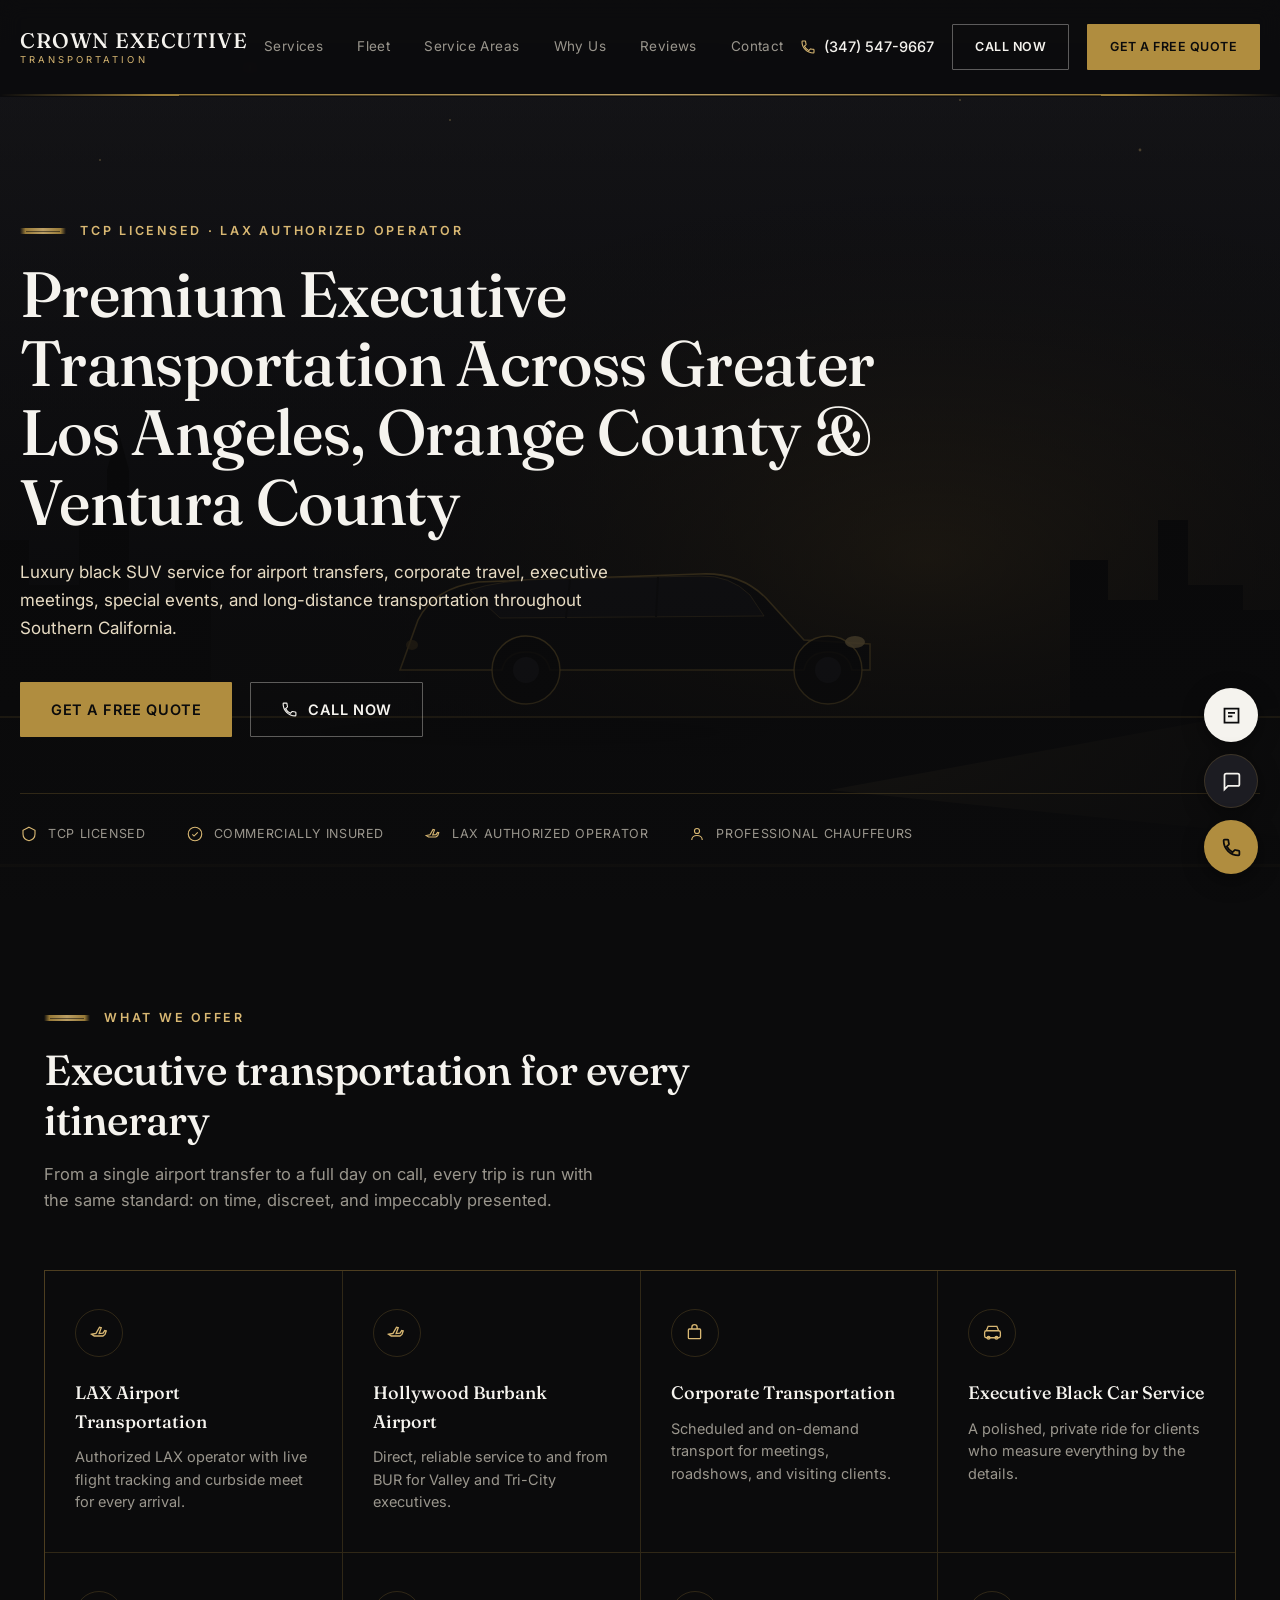
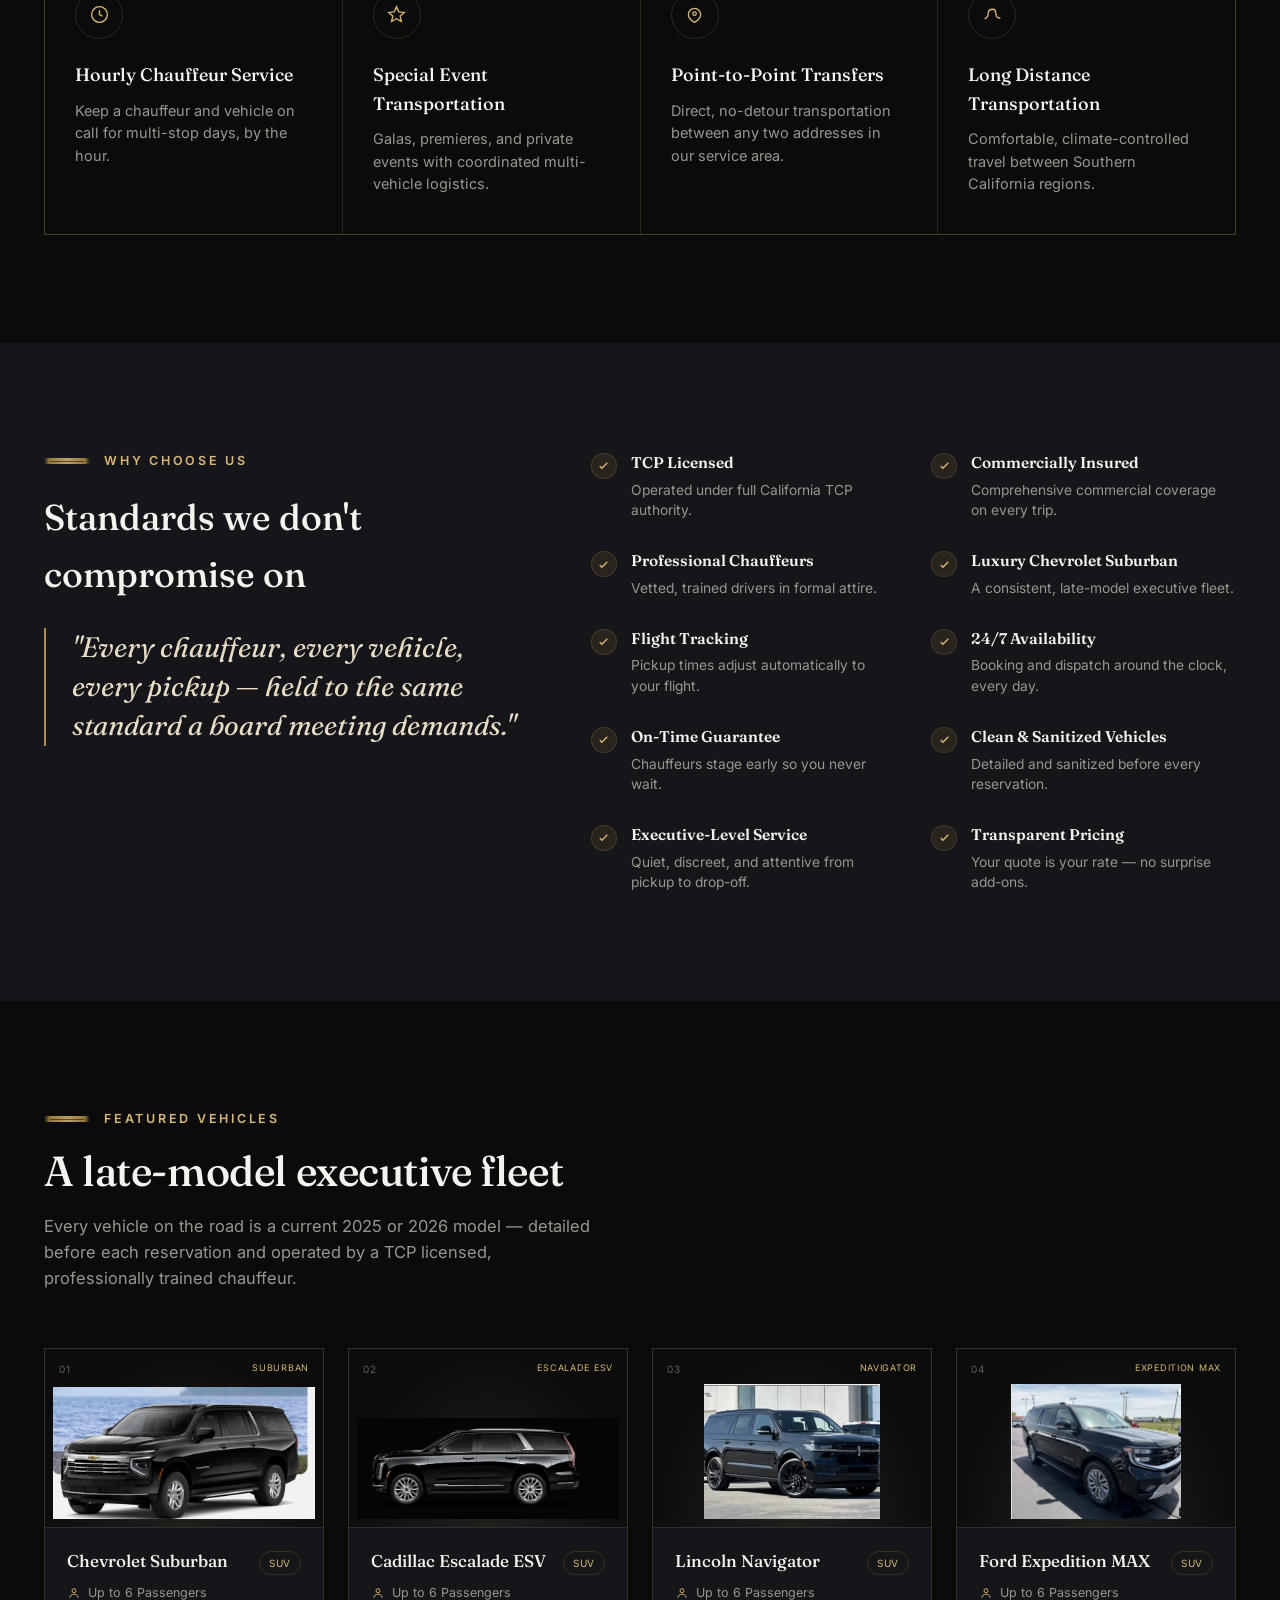
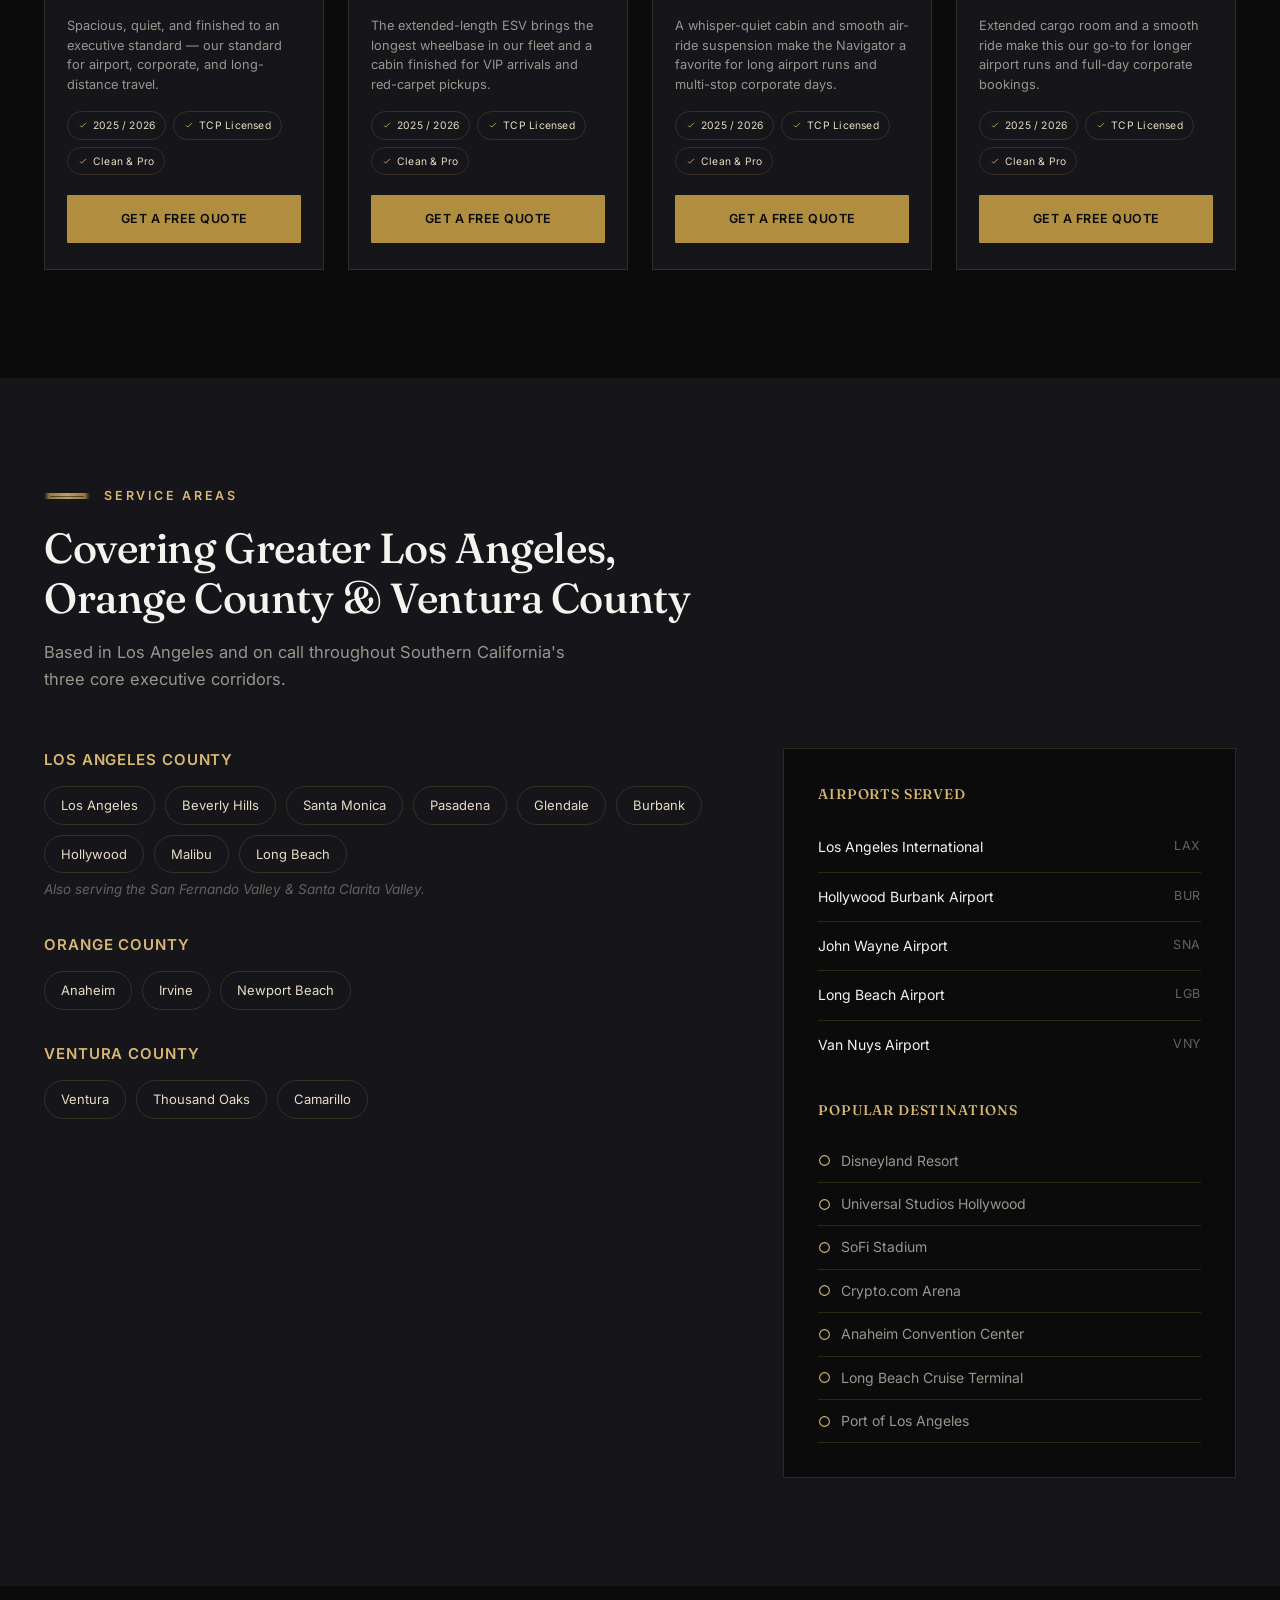
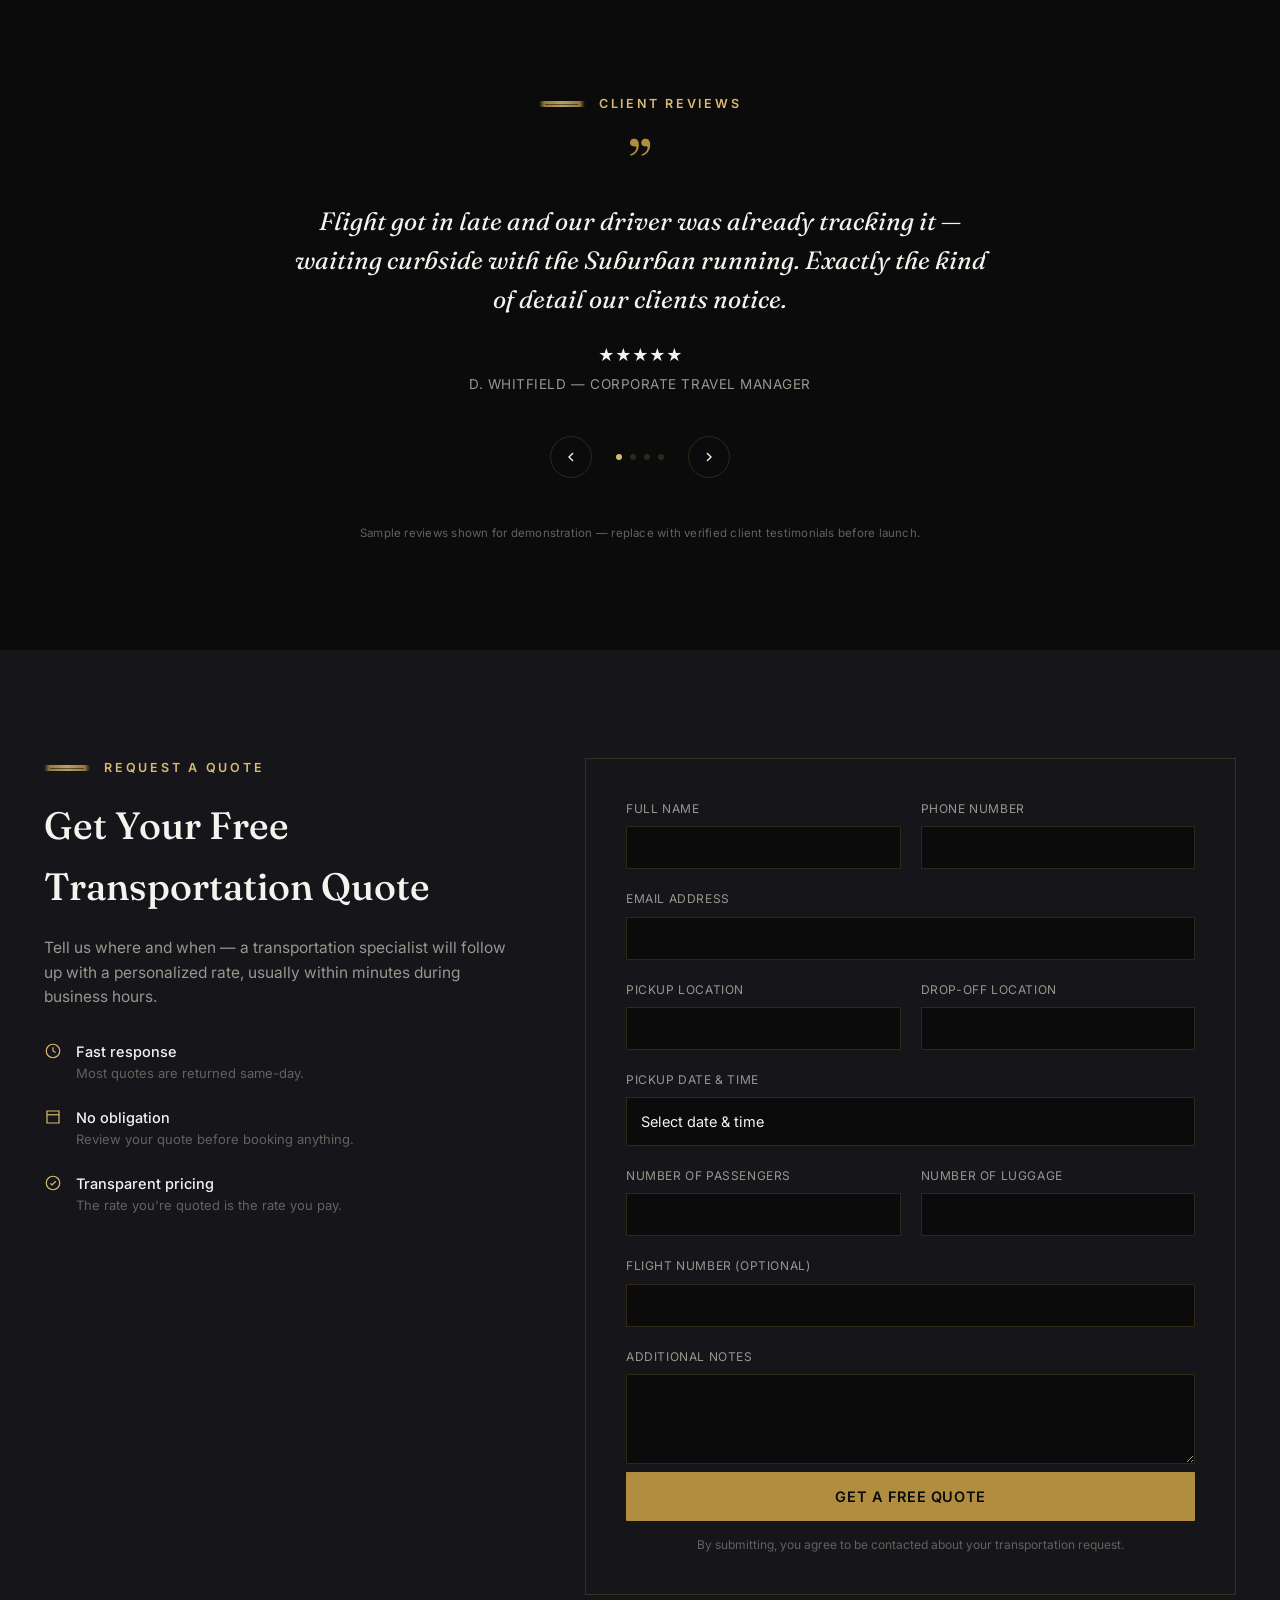
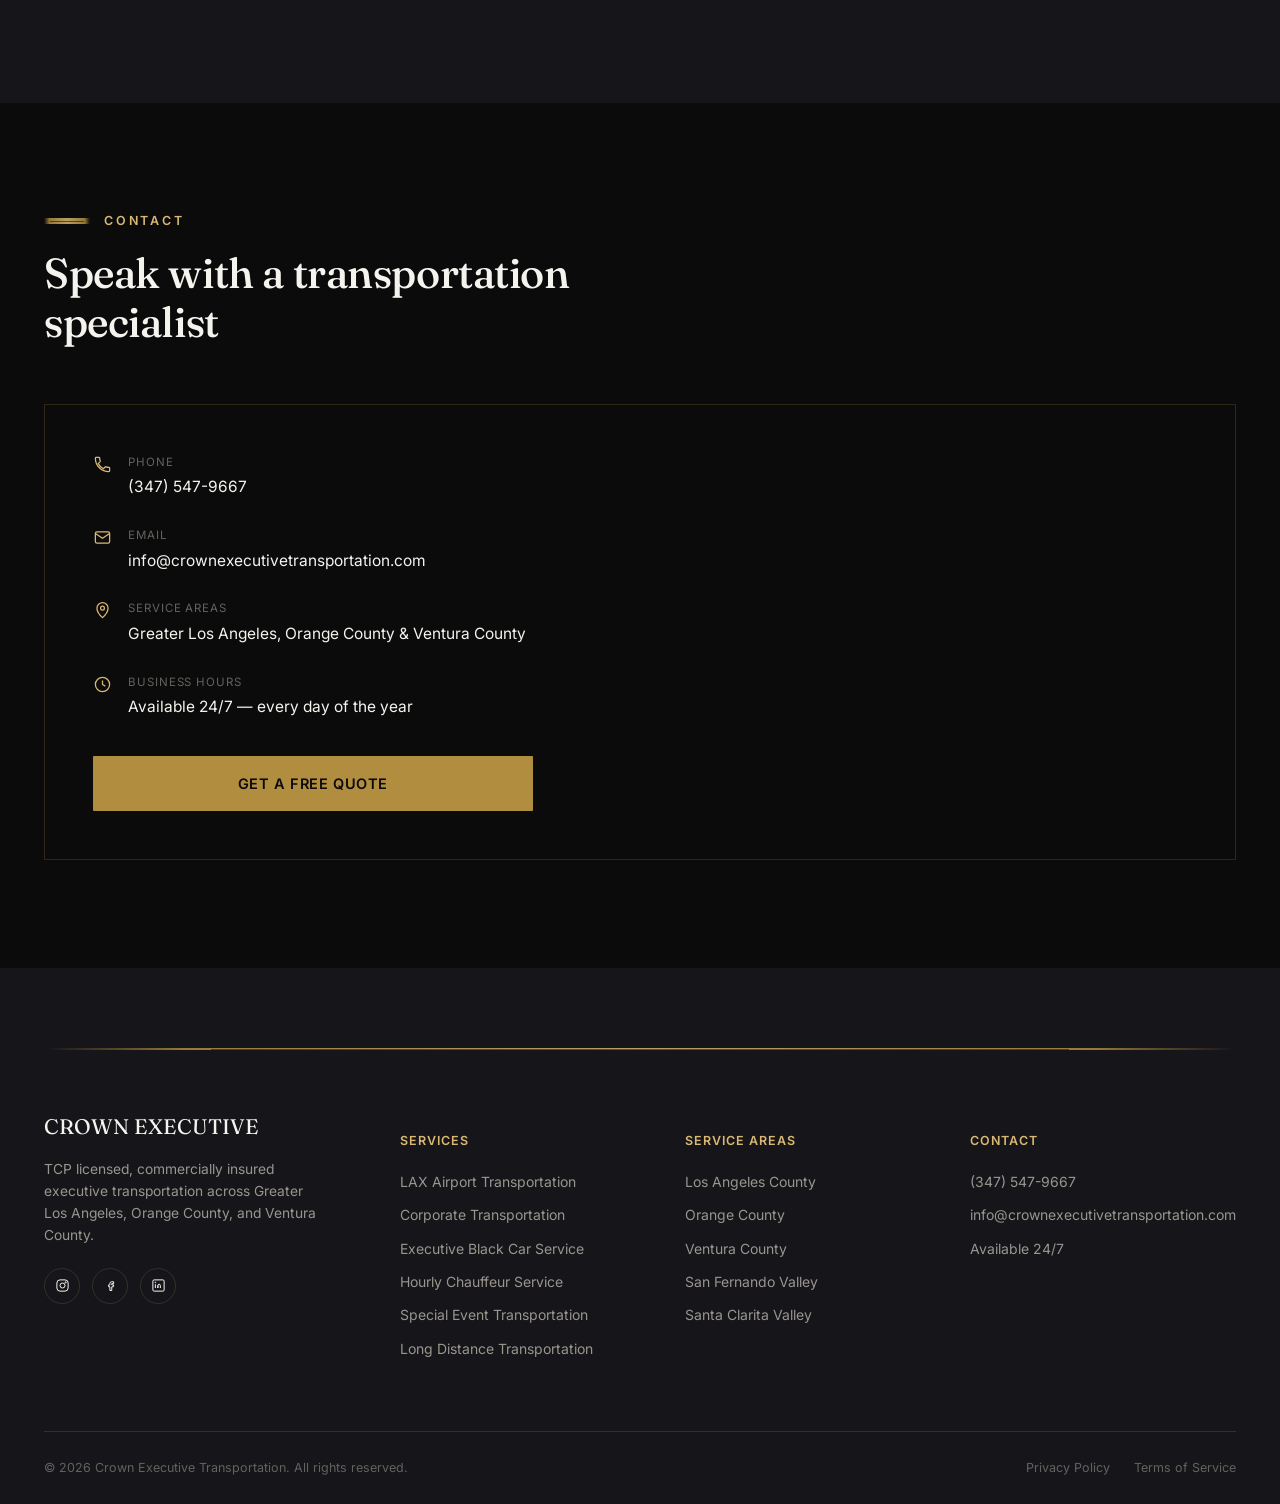
==== commit 0766637a: "updated all requirementthings" ====
--- a/index.html
+++ b/index.html
@@ -19,7 +19,7 @@
   "name": "Crown Executive Transportation",
   "description": "Executive black car and luxury Chevrolet Suburban transportation serving Greater Los Angeles, Orange County, and Ventura County.",
   "telephone": "+1-347-547-9667",
-  "email": "hashimpollob@gmail.com",
+  "email": "info@crownexecutivetransportation.com",
   "areaServed": ["Los Angeles County", "Orange County", "Ventura County"],
   "priceRange": "$$$",
   "openingHours": "Mo-Su 00:00-24:00"
@@ -466,25 +466,26 @@
     <div class="form-panel reveal">
       <form id="quoteForm">
         <div class="form-grid">
-          <div class="field"><label for="fname">Full Name</label><input id="fname" type="text" required></div>
-          <div class="field"><label for="fphone">Phone Number</label><input id="fphone" type="tel" required></div>
-          <div class="field full"><label for="femail">Email Address</label><input id="femail" type="email" required></div>
-          <div class="field"><label for="fpickup">Pickup Location</label><input id="fpickup" type="text" required></div>
-          <div class="field"><label for="fdrop">Drop-Off Location</label><input id="fdrop" type="text" required></div>
+          <div class="field"><label for="fname">Full Name</label><input id="fname" name="full_name" type="text" required></div>
+          <div class="field"><label for="fphone">Phone Number</label><input id="fphone" name="phone" type="tel" required></div>
+          <div class="field full"><label for="femail">Email Address</label><input id="femail" name="email" type="email" required></div>
+          <div class="field"><label for="fpickup">Pickup Location</label><input id="fpickup" name="pickup_location" type="text" required></div>
+          <div class="field"><label for="fdrop">Drop-Off Location</label><input id="fdrop" name="dropoff_location" type="text" required></div>
           <div class="field full dt-trigger" id="dtTrigger" tabindex="0" role="button" aria-haspopup="dialog">
             <label>Pickup Date &amp; Time</label>
             <div class="dt-value" id="dtValue">Select date &amp; time</div>
-            <input type="hidden" id="fdate" required>
-            <input type="hidden" id="ftime" required>
-          </div>
-          <div class="field"><label for="fpax">Number of Passengers</label><input id="fpax" type="number" min="1" max="6" required></div>
-          <div class="field"><label for="fbags">Number of Luggage</label><input id="fbags" type="number" min="0" required></div>
-          <div class="field full"><label for="fflight">Flight Number (Optional)</label><input id="fflight" type="text"></div>
-          <div class="field full"><label for="fnotes">Additional Notes</label><textarea id="fnotes"></textarea></div>
+            <input type="hidden" id="fdate" name="pickup_date" required>
+            <input type="hidden" id="ftime" name="pickup_time" required>
+          </div>
+          <div class="field"><label for="fpax">Number of Passengers</label><input id="fpax" name="passengers" type="number" min="1" max="6" required></div>
+          <div class="field"><label for="fbags">Number of Luggage</label><input id="fbags" name="luggage" type="number" min="0" required></div>
+          <div class="field full"><label for="fflight">Flight Number (Optional)</label><input id="fflight" name="flight_number" type="text"></div>
+          <div class="field full"><label for="fnotes">Additional Notes</label><textarea id="fnotes" name="notes"></textarea></div>
         </div>
         <div class="submit-row">
-          <button type="submit" class="btn btn-gold">Get a Free Quote</button>
-        </div>
+          <button type="submit" class="btn btn-gold" id="quoteSubmitBtn">Get a Free Quote</button>
+        </div>
+        <p class="form-error" id="formError">Something went wrong sending your request. Please call us directly or try again.</p>
         <p class="form-note">By submitting, you agree to be contacted about your transportation request.</p>
       </form>
 
@@ -513,7 +514,7 @@
         </div>
         <div class="ci-item">
           <svg viewBox="0 0 24 24" fill="none" stroke="currentColor" stroke-width="1.6"><rect x="3" y="5" width="18" height="14" rx="2"/><path d="M3 7l9 6 9-6"/></svg>
-          <div><div class="t">Email</div><div class="v"><a href="mailto:hashimpollob@gmail.com">hashimpollob@gmail.com</a></div></div>
+          <div><div class="t">Email</div><div class="v"><a href="mailto:info@crownexecutivetransportation.com">info@crownexecutivetransportation.com</a></div></div>
         </div>
         <div class="ci-item">
           <svg viewBox="0 0 24 24" fill="none" stroke="currentColor" stroke-width="1.6"><path d="M12 21s7-6.5 7-12a7 7 0 10-14 0c0 5.5 7 12 7 12z"/><circle cx="12" cy="9" r="2.4"/></svg>
@@ -571,7 +572,7 @@
         <h5>Contact</h5>
         <ul>
           <li><a href="tel:+13475479667">(347) 547-9667</a></li>
-          <li><a href="mailto:hashimpollob@gmail.com">hashimpollob@gmail.com</a></li>
+          <li><a href="mailto:info@crownexecutivetransportation.com">info@crownexecutivetransportation.com</a></li>
           <li>Available 24/7</li>
         </ul>
       </div>
--- a/css/style.css
+++ b/css/style.css
@@ -14,8 +14,9 @@
   }
 
   *{box-sizing:border-box;}
-  html{scroll-behavior:smooth;}
+  html{scroll-behavior:smooth; overflow-x:hidden; width:100%;}
   body{
+    overflow-x:hidden; max-width:100vw;
     margin:0;
     background:var(--black);
     color:var(--ivory);
@@ -139,7 +140,11 @@
     .menu-toggle{display:flex;}
   }
   @media (max-width:560px){
+    .header-actions{gap:10px;}
     .header-actions .phone-link span{display:none;}
+    .header-actions .btn-gold{display:none;}
+    .logo .name{font-size:17px;}
+    .logo .tag{font-size:8px; letter-spacing:.24em;}
   }
 
   /* ---------- Hero ---------- */
@@ -306,6 +311,7 @@
   .form-panel .submit-row{margin-top:8px;}
   .form-panel .submit-row .btn{width:100%;}
   .form-note{font-size:12px; color:var(--gray-dim); margin-top:14px; text-align:center;}
+  .form-error{display:none; font-size:13px; color:#d98a72; margin-top:16px; text-align:center; border:1px solid rgba(217,138,114,.35); padding:10px 14px; border-radius:1px;}
 
   /* ---------- Pickup date & time picker ---------- */
   .dt-trigger{cursor:pointer; user-select:none;}
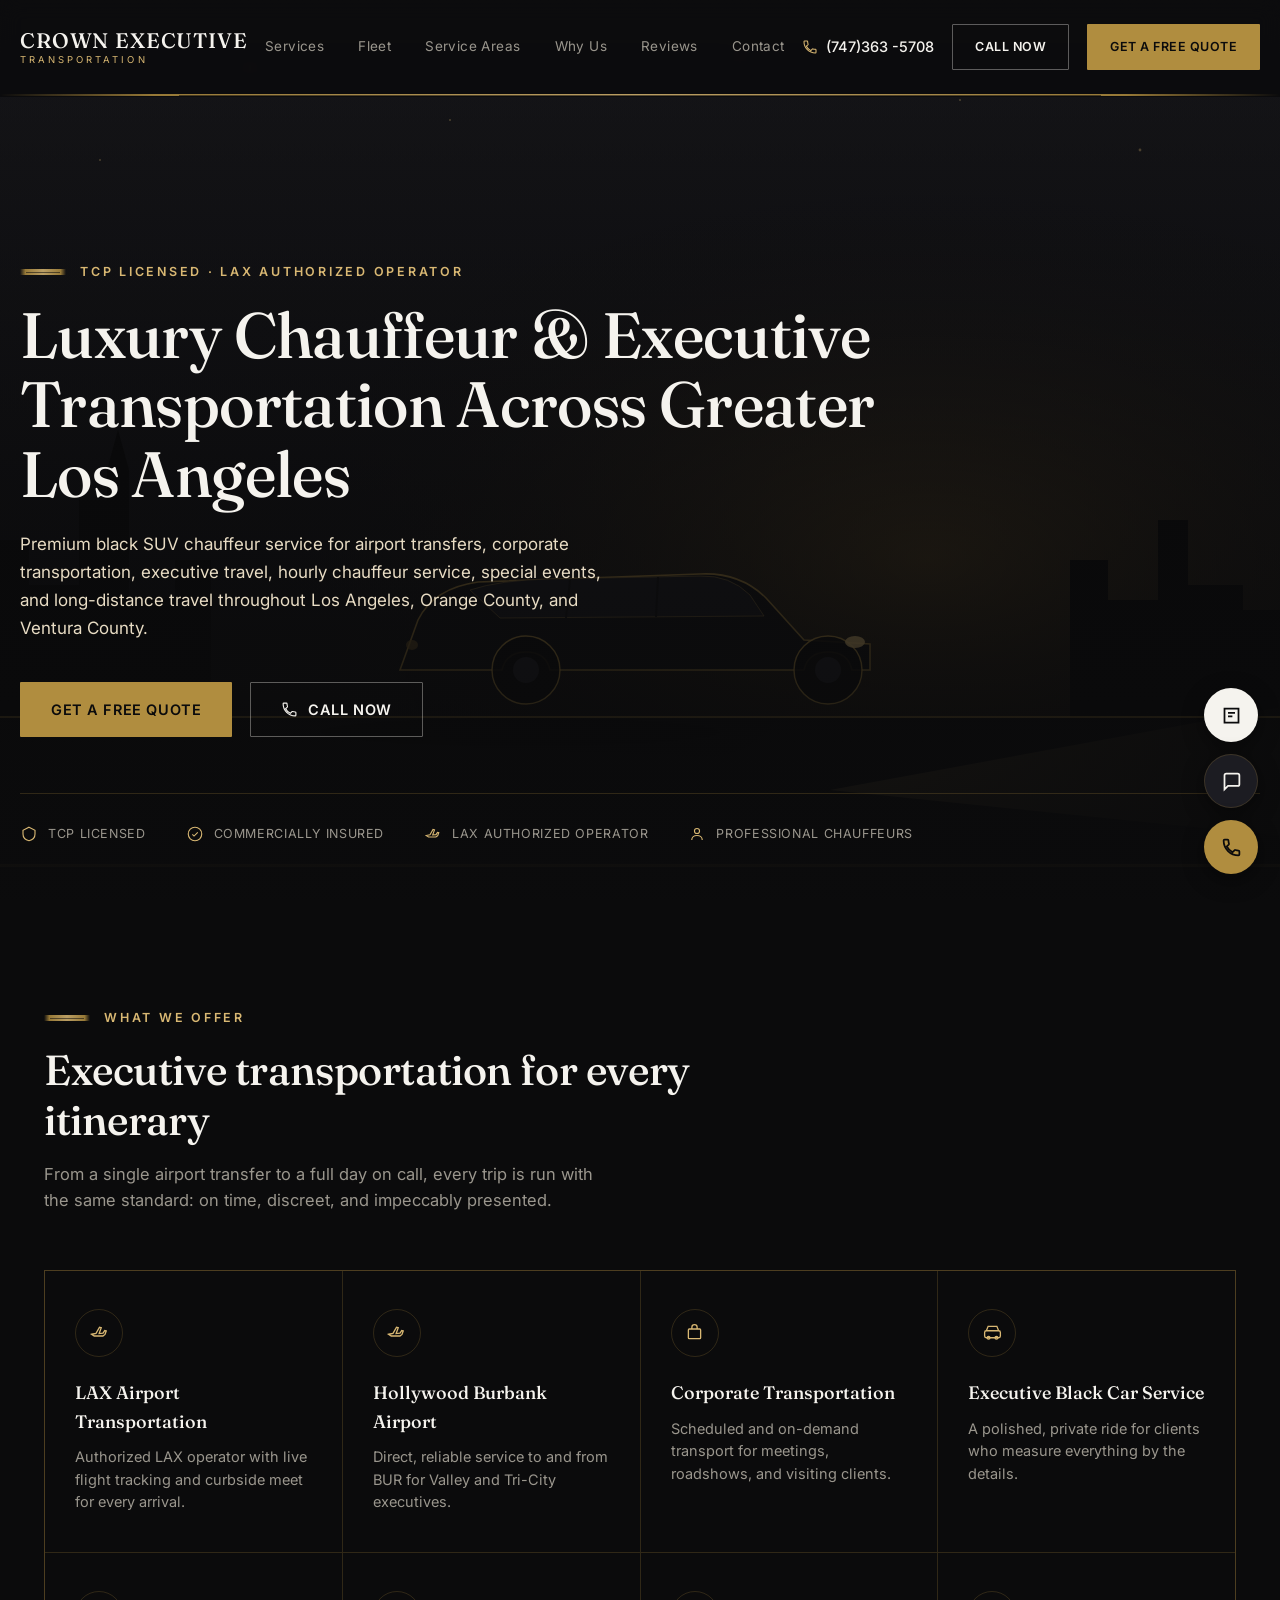
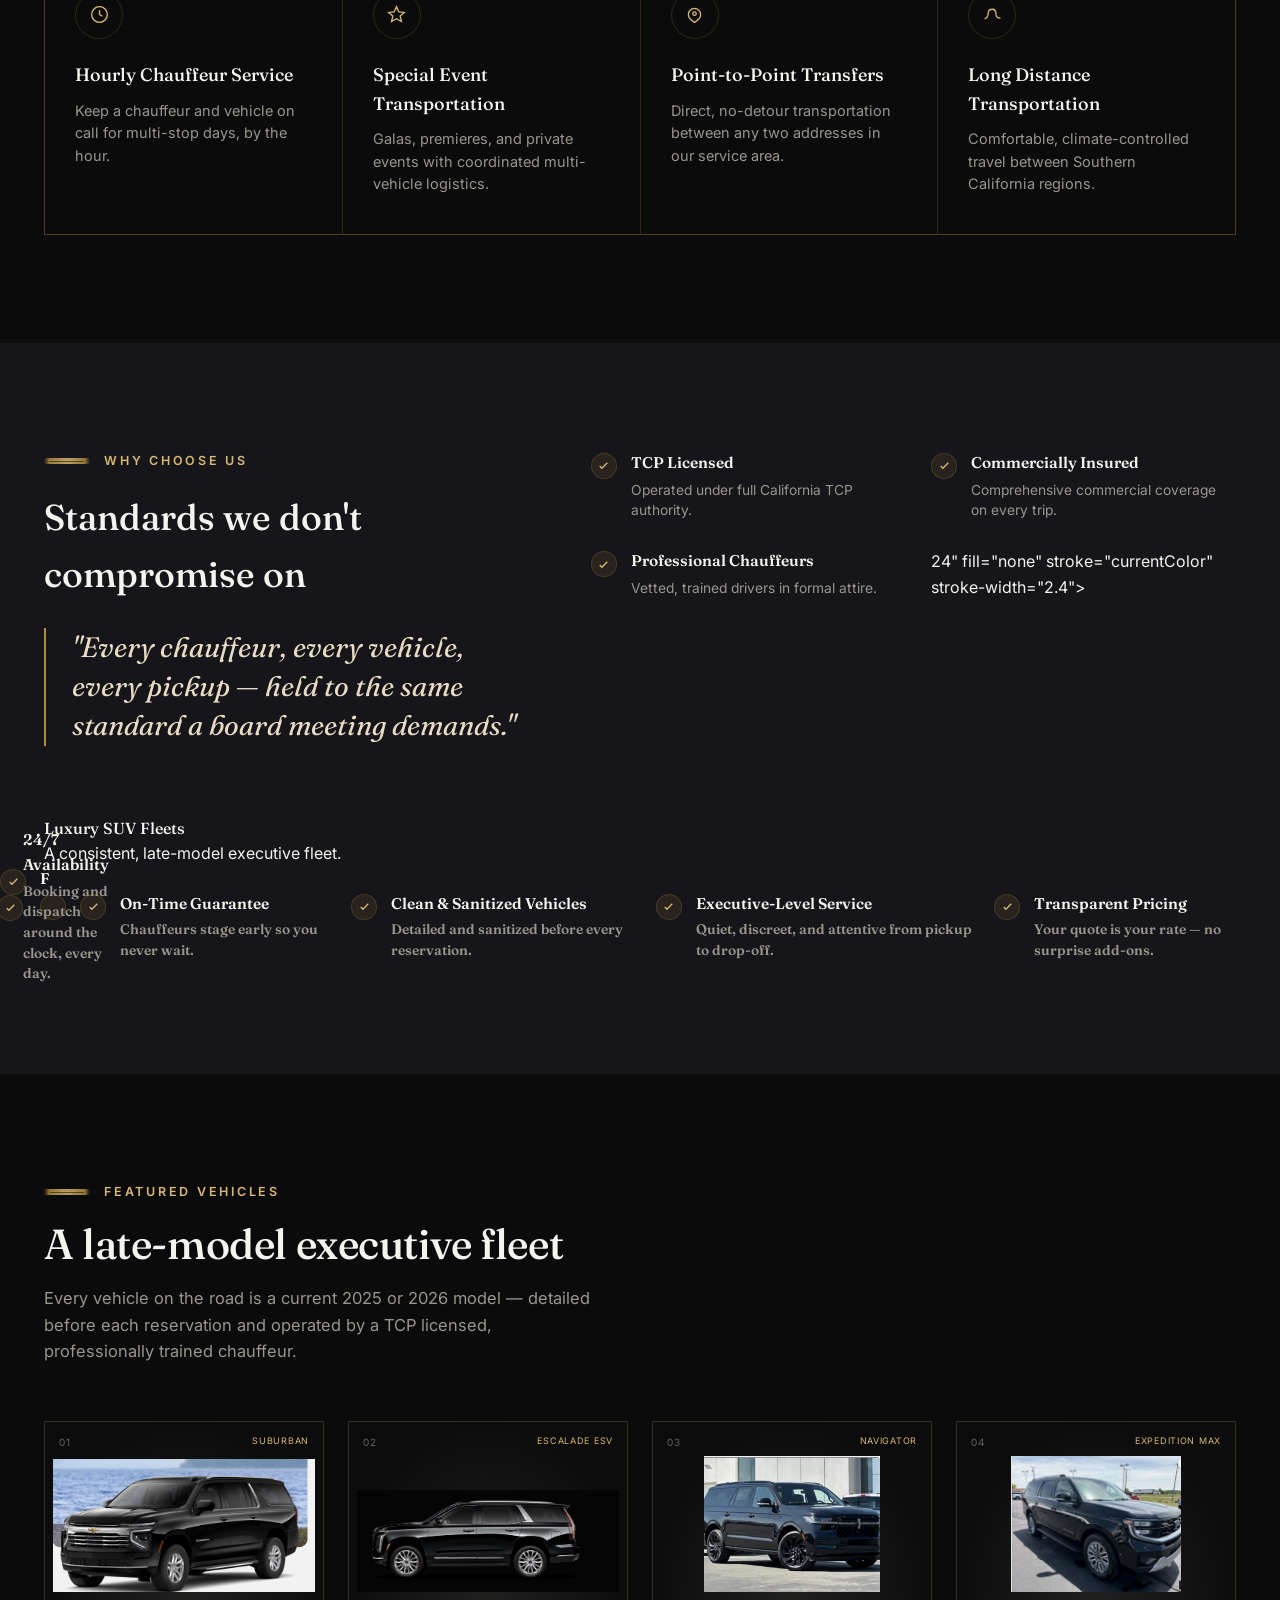
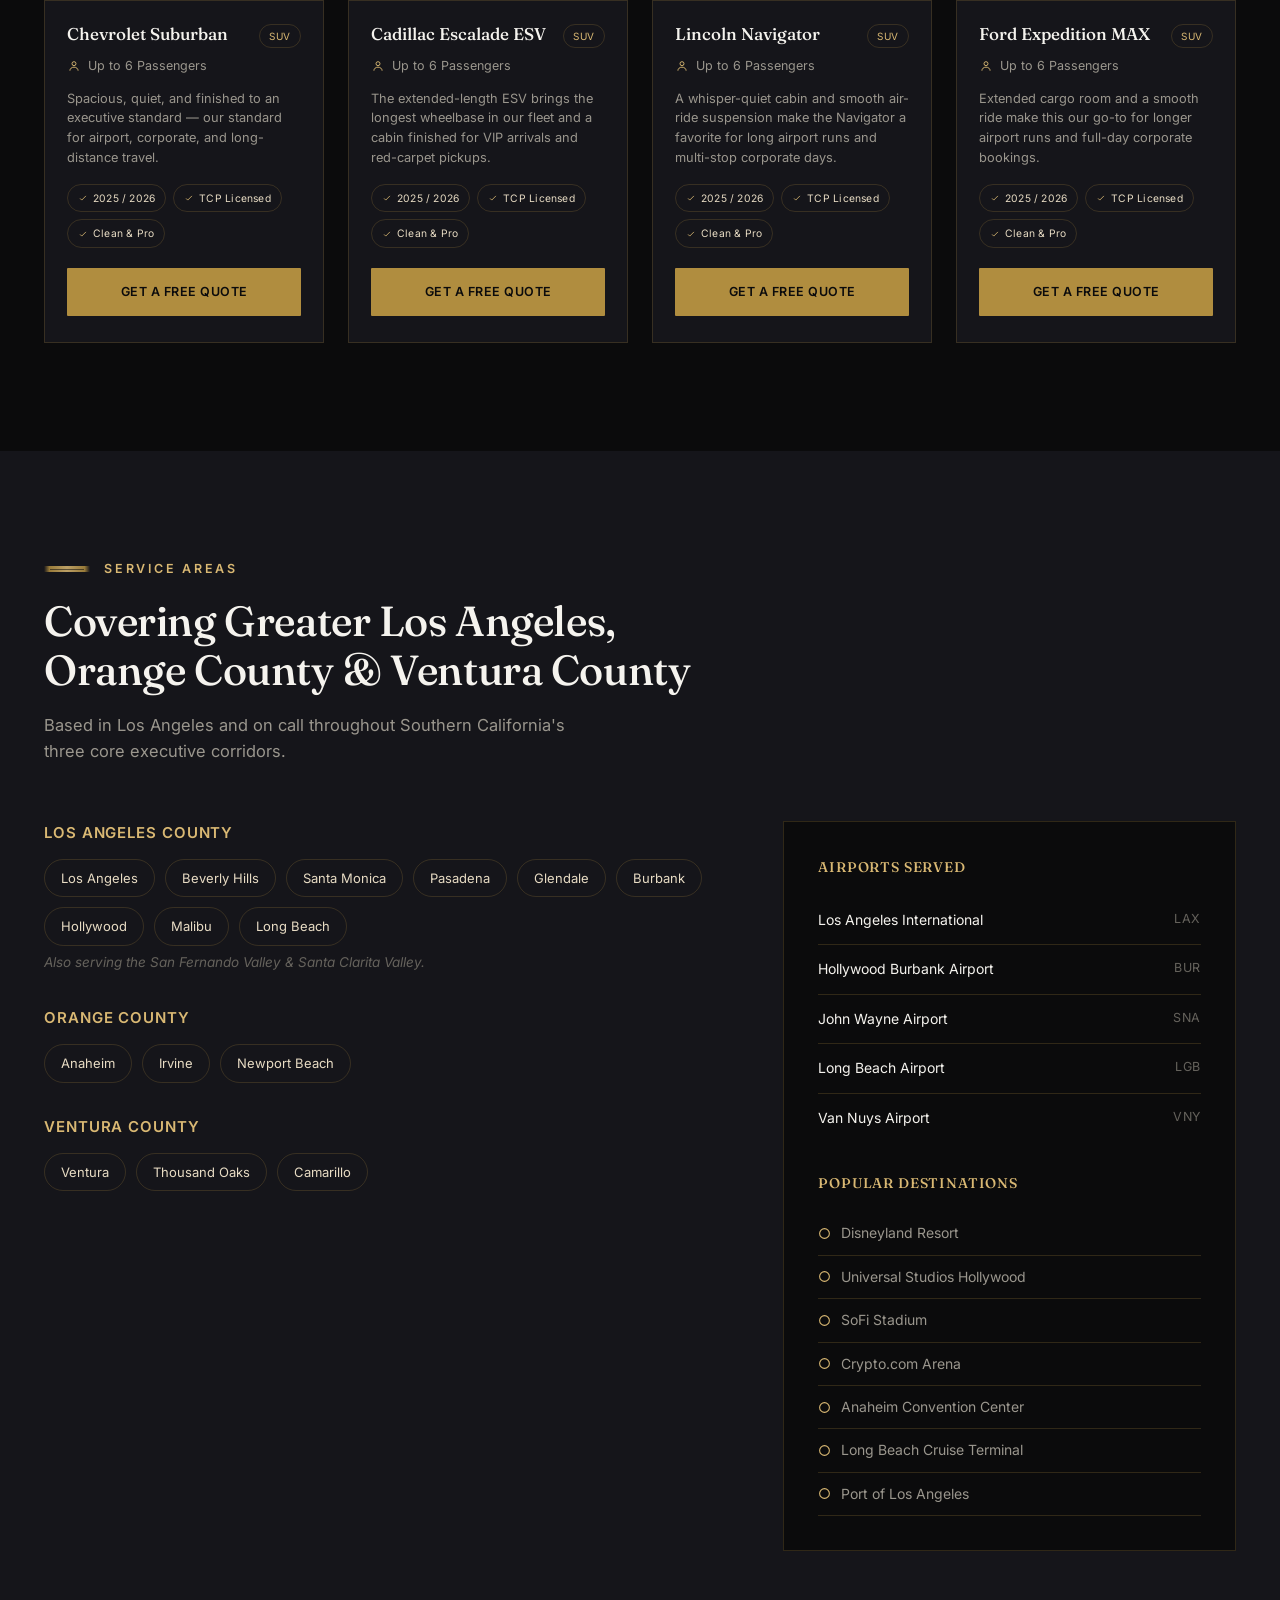
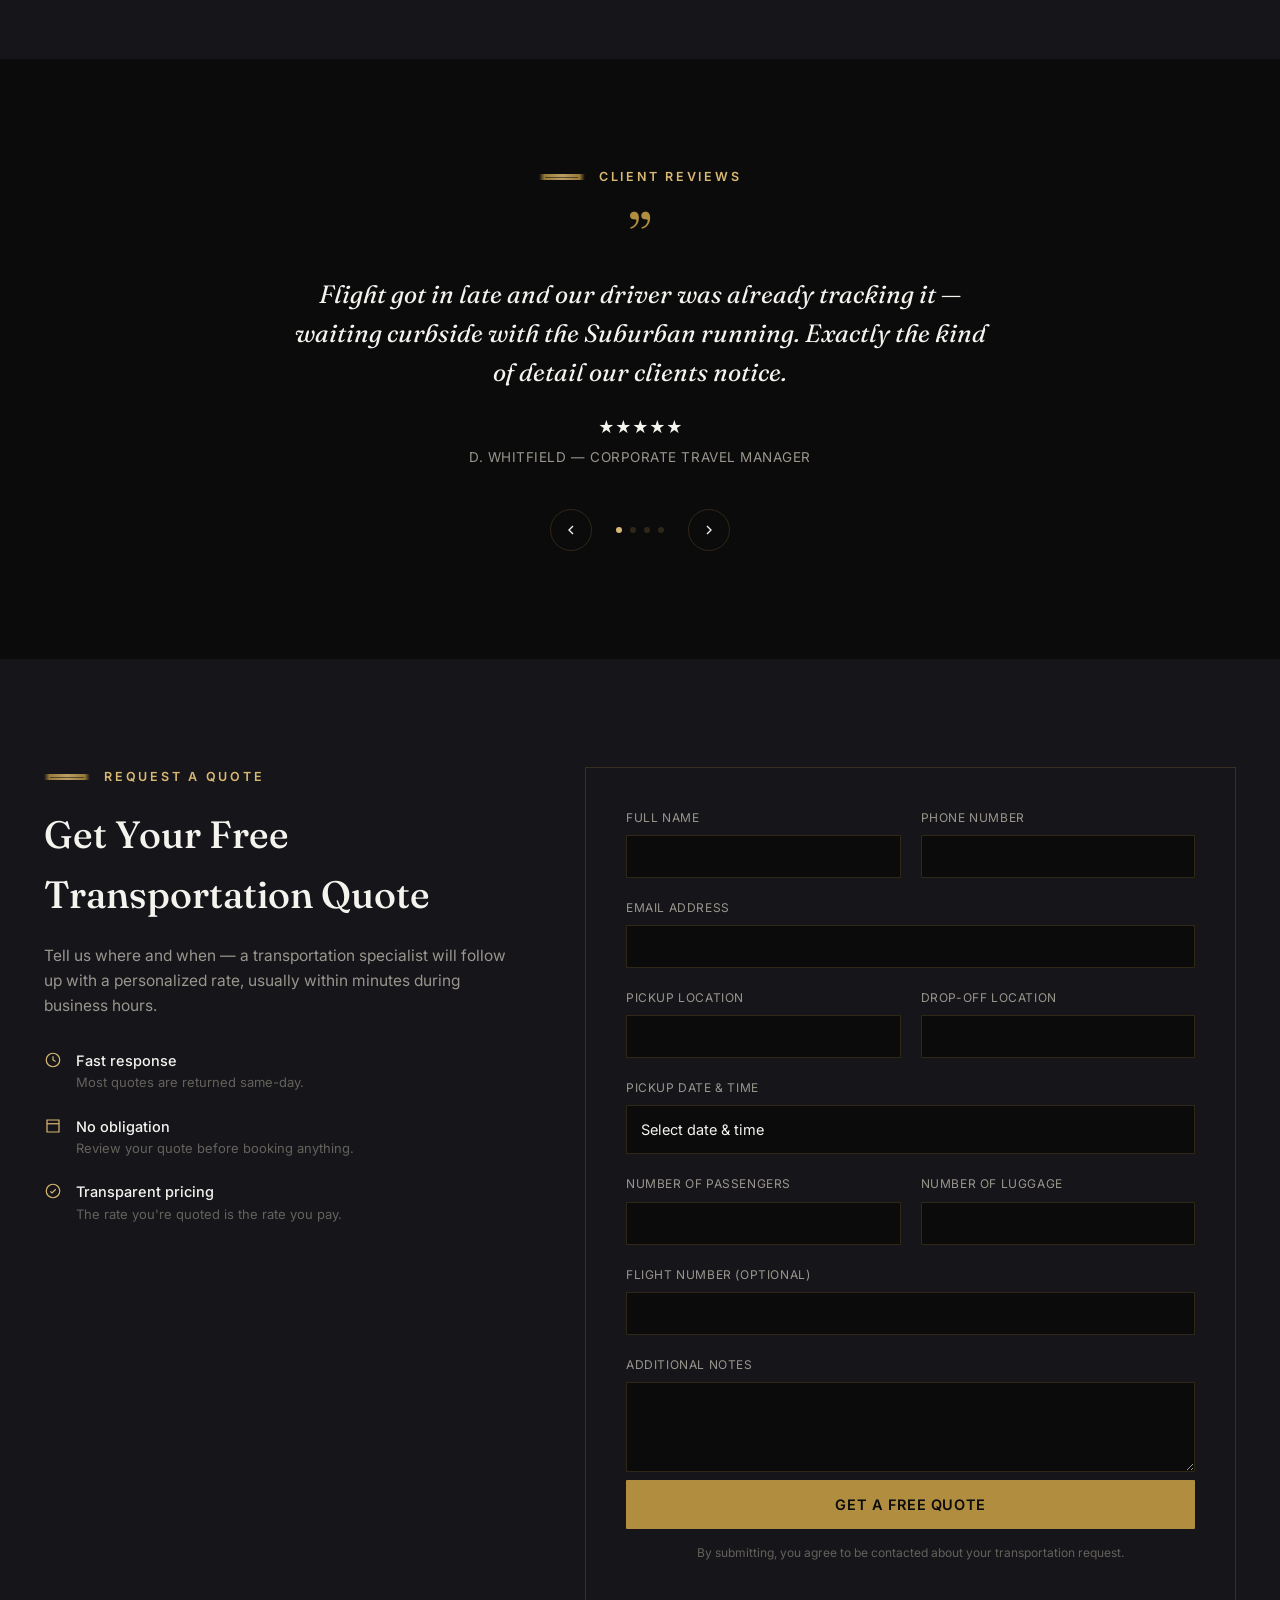
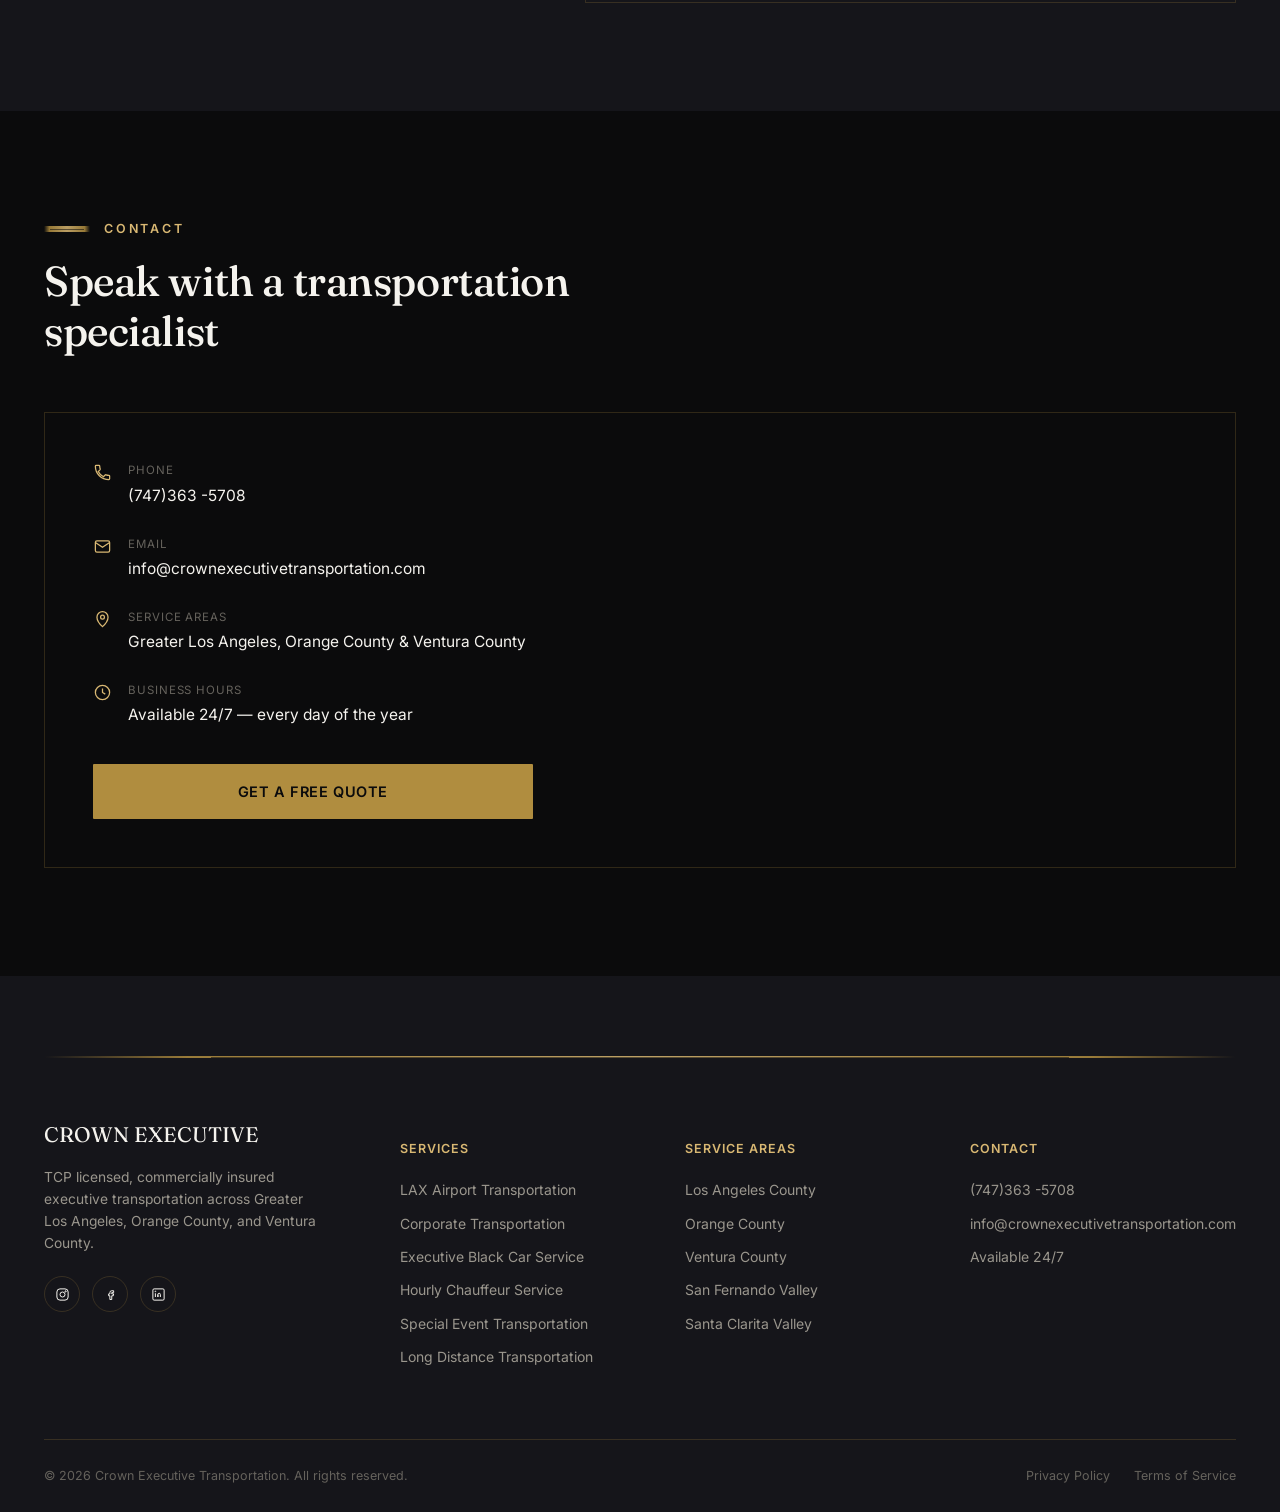
==== commit 74cf98c8: "Update hero copy and testimonials wording" ====
--- a/index.html
+++ b/index.html
@@ -1,6 +1,15 @@
 <!DOCTYPE html>
 <html lang="en">
 <head>
+  <!-- Google tag (gtag.js) -->
+<script async src="https://www.googletagmanager.com/gtag/js?id=AW-18257985940"></script>
+<script>
+  window.dataLayer = window.dataLayer || [];
+  function gtag(){dataLayer.push(arguments);}
+  gtag('js', new Date());
+
+  gtag('config', 'AW-18257985940');
+</script>
 <meta charset="UTF-8">
 <meta name="viewport" content="width=device-width, initial-scale=1.0">
 <title>Crown Executive Transportation | Luxury Black Car & SUV Service — Los Angeles, Orange County, Ventura County</title>
@@ -18,7 +27,7 @@
   "@type": "LimousineService",
   "name": "Crown Executive Transportation",
   "description": "Executive black car and luxury Chevrolet Suburban transportation serving Greater Los Angeles, Orange County, and Ventura County.",
-  "telephone": "+1-347-547-9667",
+  "telephone": "+1-747-363-5708",
   "email": "info@crownexecutivetransportation.com",
   "areaServed": ["Los Angeles County", "Orange County", "Ventura County"],
   "priceRange": "$$$",
@@ -45,11 +54,11 @@
       <a href="#contact">Contact</a>
     </nav>
     <div class="header-actions">
-      <a class="phone-link" href="tel:+13475479667">
+      <a class="phone-link" href="tel:+17473635708">
         <svg viewBox="0 0 24 24" fill="none" stroke="currentColor" stroke-width="1.6"><path d="M6.6 10.8c1.4 2.8 3.8 5.1 6.6 6.6l2.2-2.2c.3-.3.7-.4 1-.3 1.2.4 2.4.6 3.6.6.6 0 1 .4 1 1V20c0 .6-.4 1-1 1C10.6 21 3 13.4 3 4c0-.6.4-1 1-1h3.5c.6 0 1 .4 1 1 0 1.2.2 2.4.6 3.6.1.4 0 .8-.3 1.1L6.6 10.8z"/></svg>
-        <span>(347) 547-9667</span>
+        <span>(747)363 -5708</span>
       </a>
-      <a class="btn btn-outline" href="tel:+13475479667">Call Now</a>
+      <a class="btn btn-outline" href="tel:+17473635708">Call Now</a>
       <a class="btn btn-gold" href="#quote">Get a Free Quote</a>
       <button class="menu-toggle" aria-label="Open menu"><span></span><span></span><span></span></button>
     </div>
@@ -66,7 +75,7 @@
   <a href="#contact">Contact</a>
   <div class="mob-contact">
     <a class="btn btn-gold" href="#quote">Get a Free Quote</a>
-    <a class="btn btn-outline" href="tel:+13475479667">Call (347) 547-9667</a>
+    <a class="btn btn-outline" href="tel:+17473635708">Call (747)363 -5708</a>
   </div>
 </nav>
 
@@ -167,11 +176,11 @@
 
   <div class="hero-content container">
     <div class="eyebrow"><span class="coachline short"></span> TCP LICENSED &middot; LAX AUTHORIZED OPERATOR</div>
-    <h1>Premium Executive Transportation Across Greater Los Angeles, Orange County &amp; Ventura County</h1>
-    <p class="sub">Luxury black SUV service for airport transfers, corporate travel, executive meetings, special events, and long-distance transportation throughout Southern California.</p>
+    <h1>Luxury Chauffeur &amp; Executive Transportation Across Greater Los Angeles</h1>
+    <p class="sub">Premium black SUV chauffeur service for airport transfers, corporate transportation, executive travel, hourly chauffeur service, special events, and long-distance travel throughout Los Angeles, Orange County, and Ventura County.</p>
     <div class="cta-row">
       <a class="btn btn-gold" href="#quote">Get a Free Quote</a>
-      <a class="btn btn-outline" href="tel:+13475479667">
+      <a class="btn btn-outline" href="tel:+17473635708">
         <svg viewBox="0 0 24 24" fill="none" stroke="currentColor" stroke-width="1.6"><path d="M6.6 10.8c1.4 2.8 3.8 5.1 6.6 6.6l2.2-2.2c.3-.3.7-.4 1-.3 1.2.4 2.4.6 3.6.6.6 0 1 .4 1 1V20c0 .6-.4 1-1 1C10.6 21 3 13.4 3 4c0-.6.4-1 1-1h3.5c.6 0 1 .4 1 1 0 1.2.2 2.4.6 3.6.1.4 0 .8-.3 1.1L6.6 10.8z"/></svg>
         Call Now
       </a>
@@ -253,8 +262,8 @@
       <div class="why-item reveal"><div class="check"><svg viewBox="0 0 24 24" fill="none" stroke="currentColor" stroke-width="2.4"><path d="M5 13l4 4 10-10"/></svg></div><div><h4>TCP Licensed</h4><p>Operated under full California TCP authority.</p></div></div>
       <div class="why-item reveal"><div class="check"><svg viewBox="0 0 24 24" fill="none" stroke="currentColor" stroke-width="2.4"><path d="M5 13l4 4 10-10"/></svg></div><div><h4>Commercially Insured</h4><p>Comprehensive commercial coverage on every trip.</p></div></div>
       <div class="why-item reveal"><div class="check"><svg viewBox="0 0 24 24" fill="none" stroke="currentColor" stroke-width="2.4"><path d="M5 13l4 4 10-10"/></svg></div><div><h4>Professional Chauffeurs</h4><p>Vetted, trained drivers in formal attire.</p></div></div>
-      <div class="why-item reveal"><div class="check"><svg viewBox="0 0 24 24" fill="none" stroke="currentColor" stroke-width="2.4"><path d="M5 13l4 4 10-10"/></svg></div><div><h4>Luxury Chevrolet Suburban</h4><p>A consistent, late-model executive fleet.</p></div></div>
-      <div class="why-item reveal"><div class="check"><svg viewBox="0 0 24 24" fill="none" stroke="currentColor" stroke-width="2.4"><path d="M5 13l4 4 10-10"/></svg></div><div><h4>Flight Tracking</h4><p>Pickup times adjust automatically to your flight.</p></div></div>
+ 24" fill="none" stroke="currentColor" stroke-width="2.4"><path d="M5 13l4 4 10-10"/></svg></div><div><h4>Luxury SUV Fleets</h4><p>A consistent, late-model executive fleet.</p></div></div>
+      <div class="why-item reveal"><div class="check"><svg viewBox="0 0 24 24" fill="none" stroke="currentColor" stroke-width="2.4"><path d="M5 13l4 4 10-10"/></svg></div><div><h4>F      <div class="why-item reveal"><div class="check"><svg viewBox="0 0 24light Tracking</h4><p>Pickup times adjust automatically to your flight.</p></div></div>
       <div class="why-item reveal"><div class="check"><svg viewBox="0 0 24 24" fill="none" stroke="currentColor" stroke-width="2.4"><path d="M5 13l4 4 10-10"/></svg></div><div><h4>24/7 Availability</h4><p>Booking and dispatch around the clock, every day.</p></div></div>
       <div class="why-item reveal"><div class="check"><svg viewBox="0 0 24 24" fill="none" stroke="currentColor" stroke-width="2.4"><path d="M5 13l4 4 10-10"/></svg></div><div><h4>On-Time Guarantee</h4><p>Chauffeurs stage early so you never wait.</p></div></div>
       <div class="why-item reveal"><div class="check"><svg viewBox="0 0 24 24" fill="none" stroke="currentColor" stroke-width="2.4"><path d="M5 13l4 4 10-10"/></svg></div><div><h4>Clean &amp; Sanitized Vehicles</h4><p>Detailed and sanitized before every reservation.</p></div></div>
@@ -446,7 +455,6 @@
       <div class="testi-dots"></div>
       <button id="testiNext" aria-label="Next review"><svg viewBox="0 0 24 24" fill="none" stroke="currentColor" stroke-width="2"><path d="M9 6l6 6-6 6"/></svg></button>
     </div>
-    <p class="testi-disclaimer">Sample reviews shown for demonstration — replace with verified client testimonials before launch.</p>
   </div>
 </section>
 
@@ -510,7 +518,7 @@
       <div class="contact-info">
         <div class="ci-item">
           <svg viewBox="0 0 24 24" fill="none" stroke="currentColor" stroke-width="1.6"><path d="M6.6 10.8c1.4 2.8 3.8 5.1 6.6 6.6l2.2-2.2c.3-.3.7-.4 1-.3 1.2.4 2.4.6 3.6.6.6 0 1 .4 1 1V20c0 .6-.4 1-1 1C10.6 21 3 13.4 3 4c0-.6.4-1 1-1h3.5c.6 0 1 .4 1 1 0 1.2.2 2.4.6 3.6.1.4 0 .8-.3 1.1L6.6 10.8z"/></svg>
-          <div><div class="t">Phone</div><div class="v"><a href="tel:+13475479667">(347) 547-9667</a></div></div>
+          <div><div class="t">Phone</div><div class="v"><a href="tel:+17473635708">(747)363 -5708</a></div></div>
         </div>
         <div class="ci-item">
           <svg viewBox="0 0 24 24" fill="none" stroke="currentColor" stroke-width="1.6"><rect x="3" y="5" width="18" height="14" rx="2"/><path d="M3 7l9 6 9-6"/></svg>
@@ -571,7 +579,7 @@
       <div class="foot-col">
         <h5>Contact</h5>
         <ul>
-          <li><a href="tel:+13475479667">(347) 547-9667</a></li>
+          <li><a href="tel:+17473635708">(747)363 -5708</a></li>
           <li><a href="mailto:info@crownexecutivetransportation.com">info@crownexecutivetransportation.com</a></li>
           <li>Available 24/7</li>
         </ul>
@@ -633,9 +641,9 @@
       <svg viewBox="0 0 24 24" fill="none" stroke="currentColor" stroke-width="1.6"><path d="M6.6 10.8c1.4 2.8 3.8 5.1 6.6 6.6l2.2-2.2c.3-.3.7-.4 1-.3 1.2.4 2.4.6 3.6.6.6 0 1 .4 1 1V20c0 .6-.4 1-1 1C10.6 21 3 13.4 3 4c0-.6.4-1 1-1h3.5c.6 0 1 .4 1 1 0 1.2.2 2.4.6 3.6.1.4 0 .8-.3 1.1L6.6 10.8z"/></svg>
     </div>
     <div class="call-label">Reach Us Directly</div>
-    <div class="call-number">(347) 547-9667</div>
+    <div class="call-number">(747)363 -5708</div>
     <div class="call-actions">
-      <a class="btn btn-gold" id="callConfirmBtn" href="tel:+13475479667">Call Now</a>
+      <a class="btn btn-gold" id="callConfirmBtn" href="tel:+17473635708">Call Now</a>
       <button type="button" class="btn btn-outline" id="callCopyBtn">Copy Number</button>
     </div>
     <p class="call-note">On mobile this dials directly. On desktop, copy the number or use the call app of your choice.</p>
@@ -645,8 +653,8 @@
 <!-- ============ FLOATING BUTTONS ============ -->
 <div class="floating-stack">
   <a class="float-btn float-quote" href="#quote" aria-label="Get a free quote"><svg viewBox="0 0 24 24" fill="none" stroke="currentColor" stroke-width="2"><path d="M4 4h16v16H4z"/><path d="M8 9h8M8 13h5"/></svg></a>
-  <a class="float-btn float-text" href="sms:+13475479667" aria-label="Text us"><svg viewBox="0 0 24 24" fill="none" stroke="currentColor" stroke-width="2"><path d="M21 15a2 2 0 01-2 2H8l-4 4V5a2 2 0 012-2h13a2 2 0 012 2z"/></svg></a>
-  <a class="float-btn float-call" href="tel:+13475479667" aria-label="Call now"><svg viewBox="0 0 24 24" fill="none" stroke="currentColor" stroke-width="2"><path d="M6.6 10.8c1.4 2.8 3.8 5.1 6.6 6.6l2.2-2.2c.3-.3.7-.4 1-.3 1.2.4 2.4.6 3.6.6.6 0 1 .4 1 1V20c0 .6-.4 1-1 1C10.6 21 3 13.4 3 4c0-.6.4-1 1-1h3.5c.6 0 1 .4 1 1 0 1.2.2 2.4.6 3.6.1.4 0 .8-.3 1.1L6.6 10.8z"/></svg></a>
+  <a class="float-btn float-text" href="sms:+17473635708" aria-label="Text us"><svg viewBox="0 0 24 24" fill="none" stroke="currentColor" stroke-width="2"><path d="M21 15a2 2 0 01-2 2H8l-4 4V5a2 2 0 012-2h13a2 2 0 012 2z"/></svg></a>
+  <a class="float-btn float-call" href="tel:+17473635708" aria-label="Call now"><svg viewBox="0 0 24 24" fill="none" stroke="currentColor" stroke-width="2"><path d="M6.6 10.8c1.4 2.8 3.8 5.1 6.6 6.6l2.2-2.2c.3-.3.7-.4 1-.3 1.2.4 2.4.6 3.6.6.6 0 1 .4 1 1V20c0 .6-.4 1-1 1C10.6 21 3 13.4 3 4c0-.6.4-1 1-1h3.5c.6 0 1 .4 1 1 0 1.2.2 2.4.6 3.6.1.4 0 .8-.3 1.1L6.6 10.8z"/></svg></a>
 </div>
 
 <script src="js/main.js"></script>
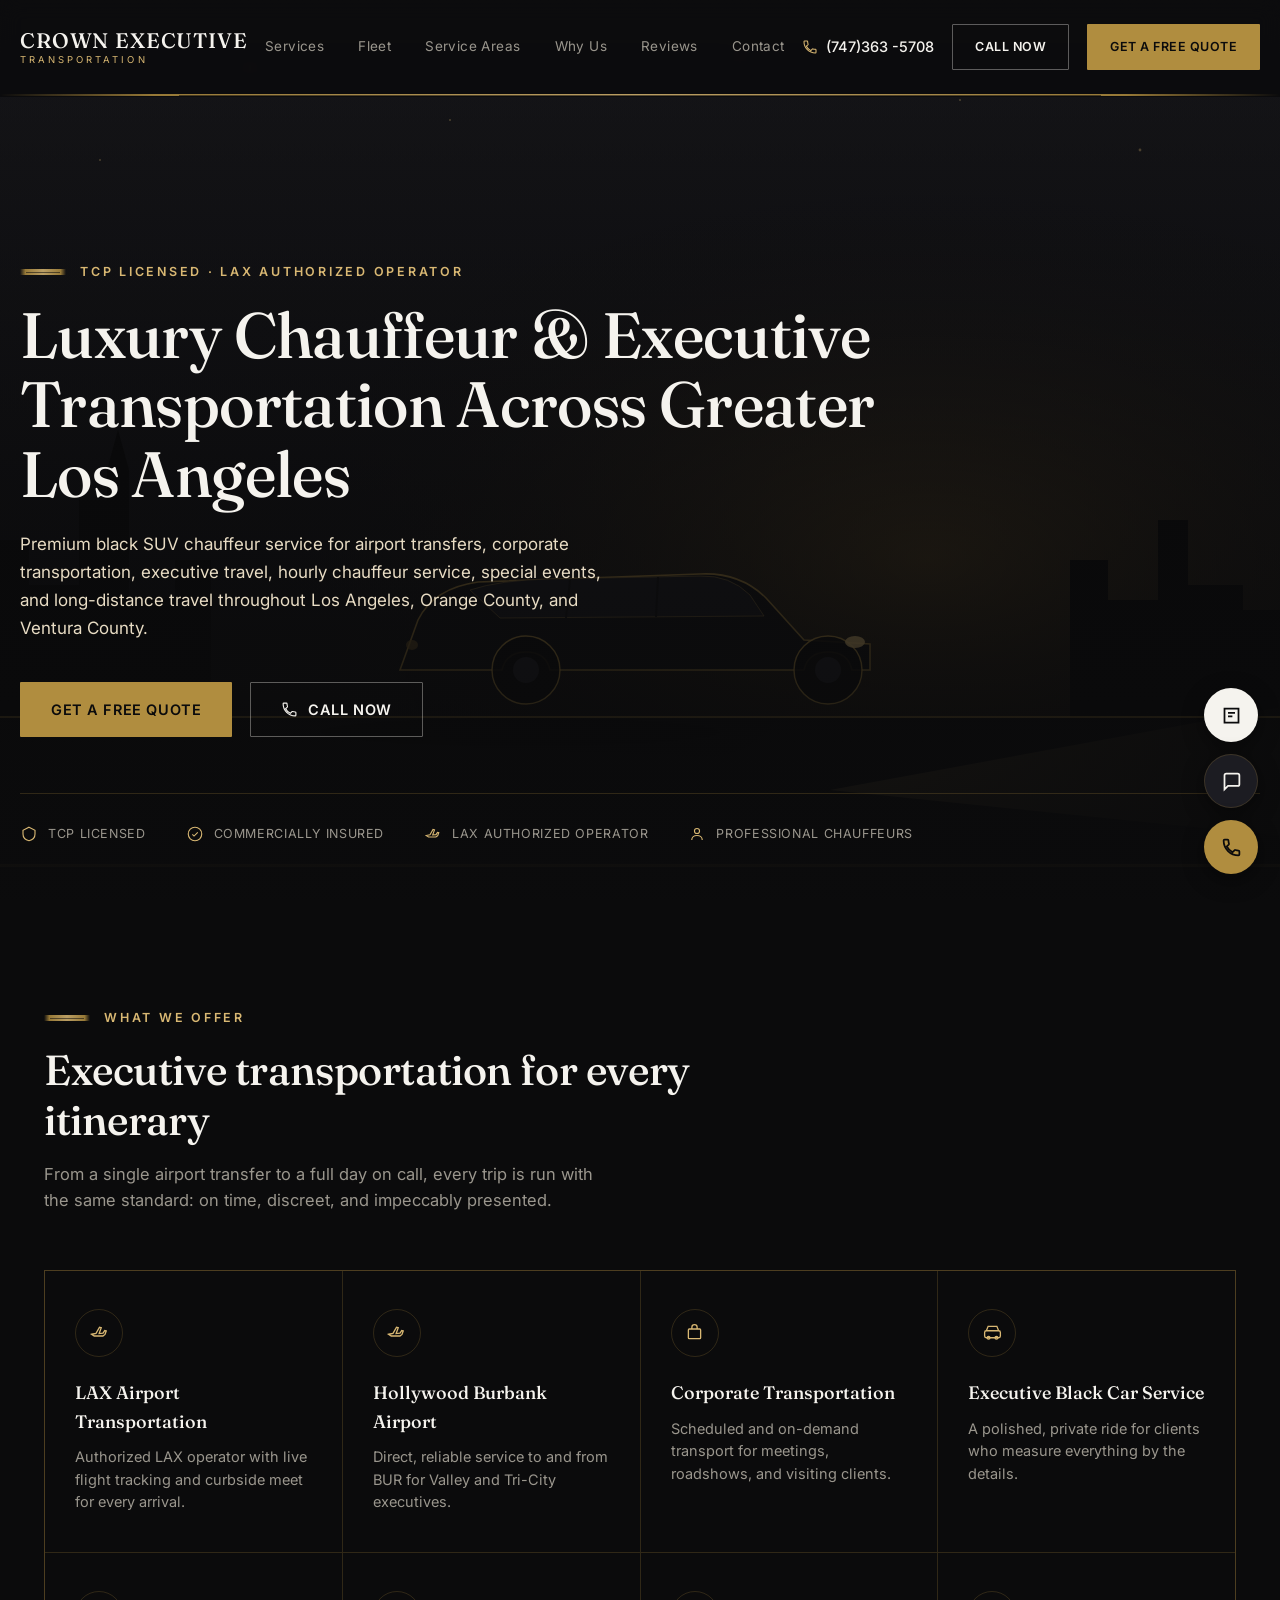
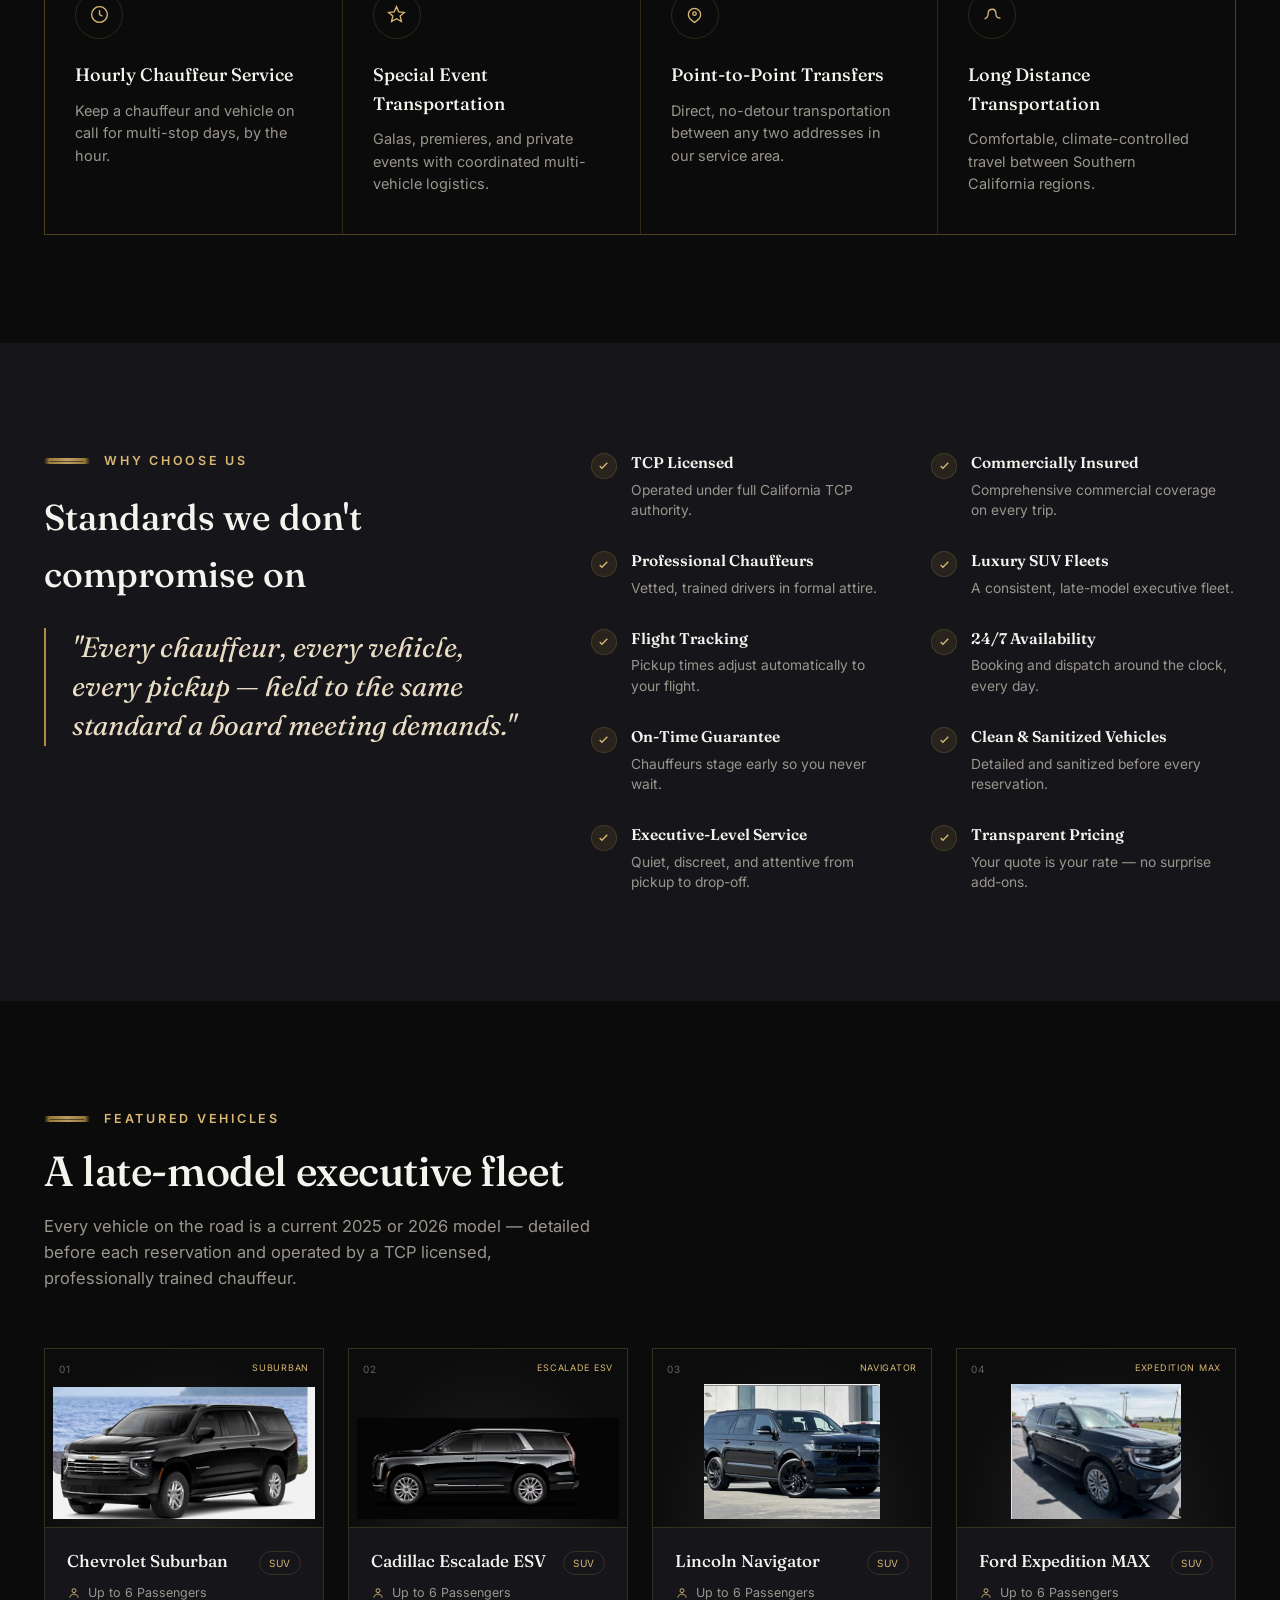
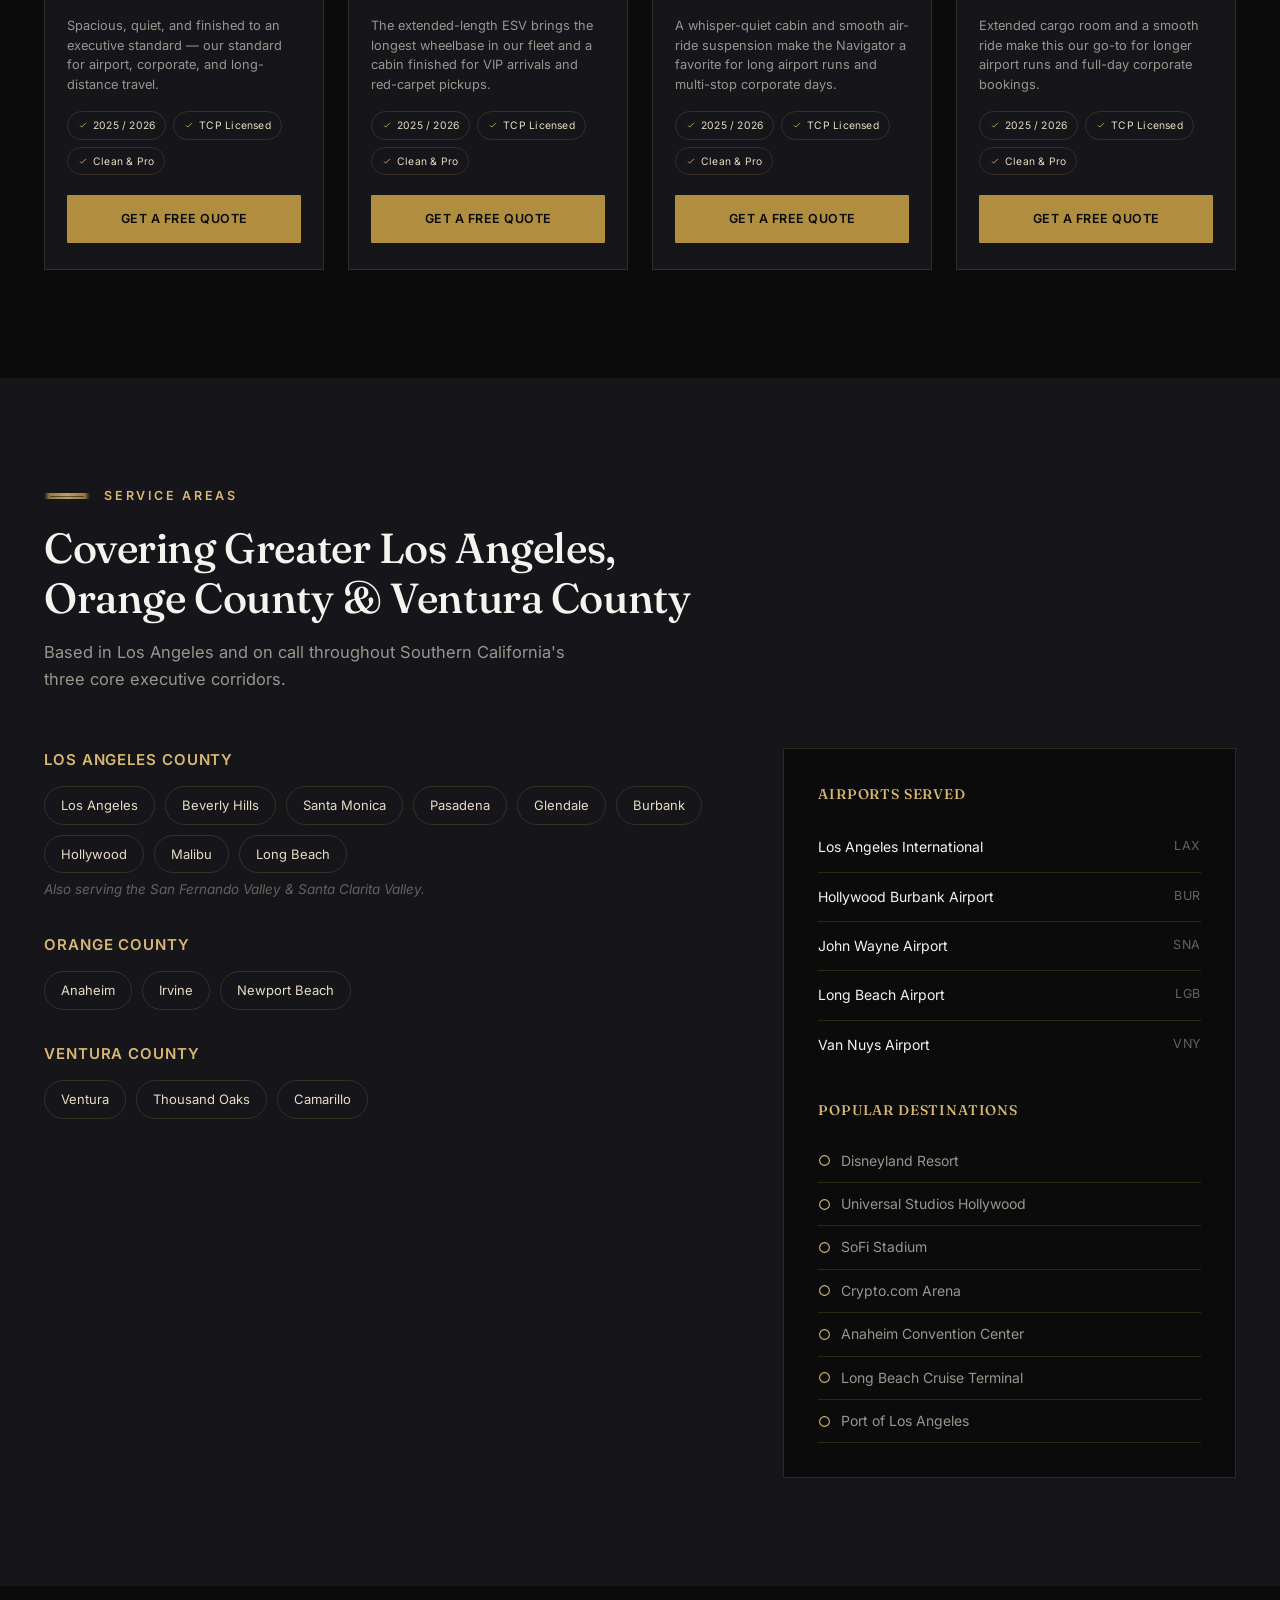
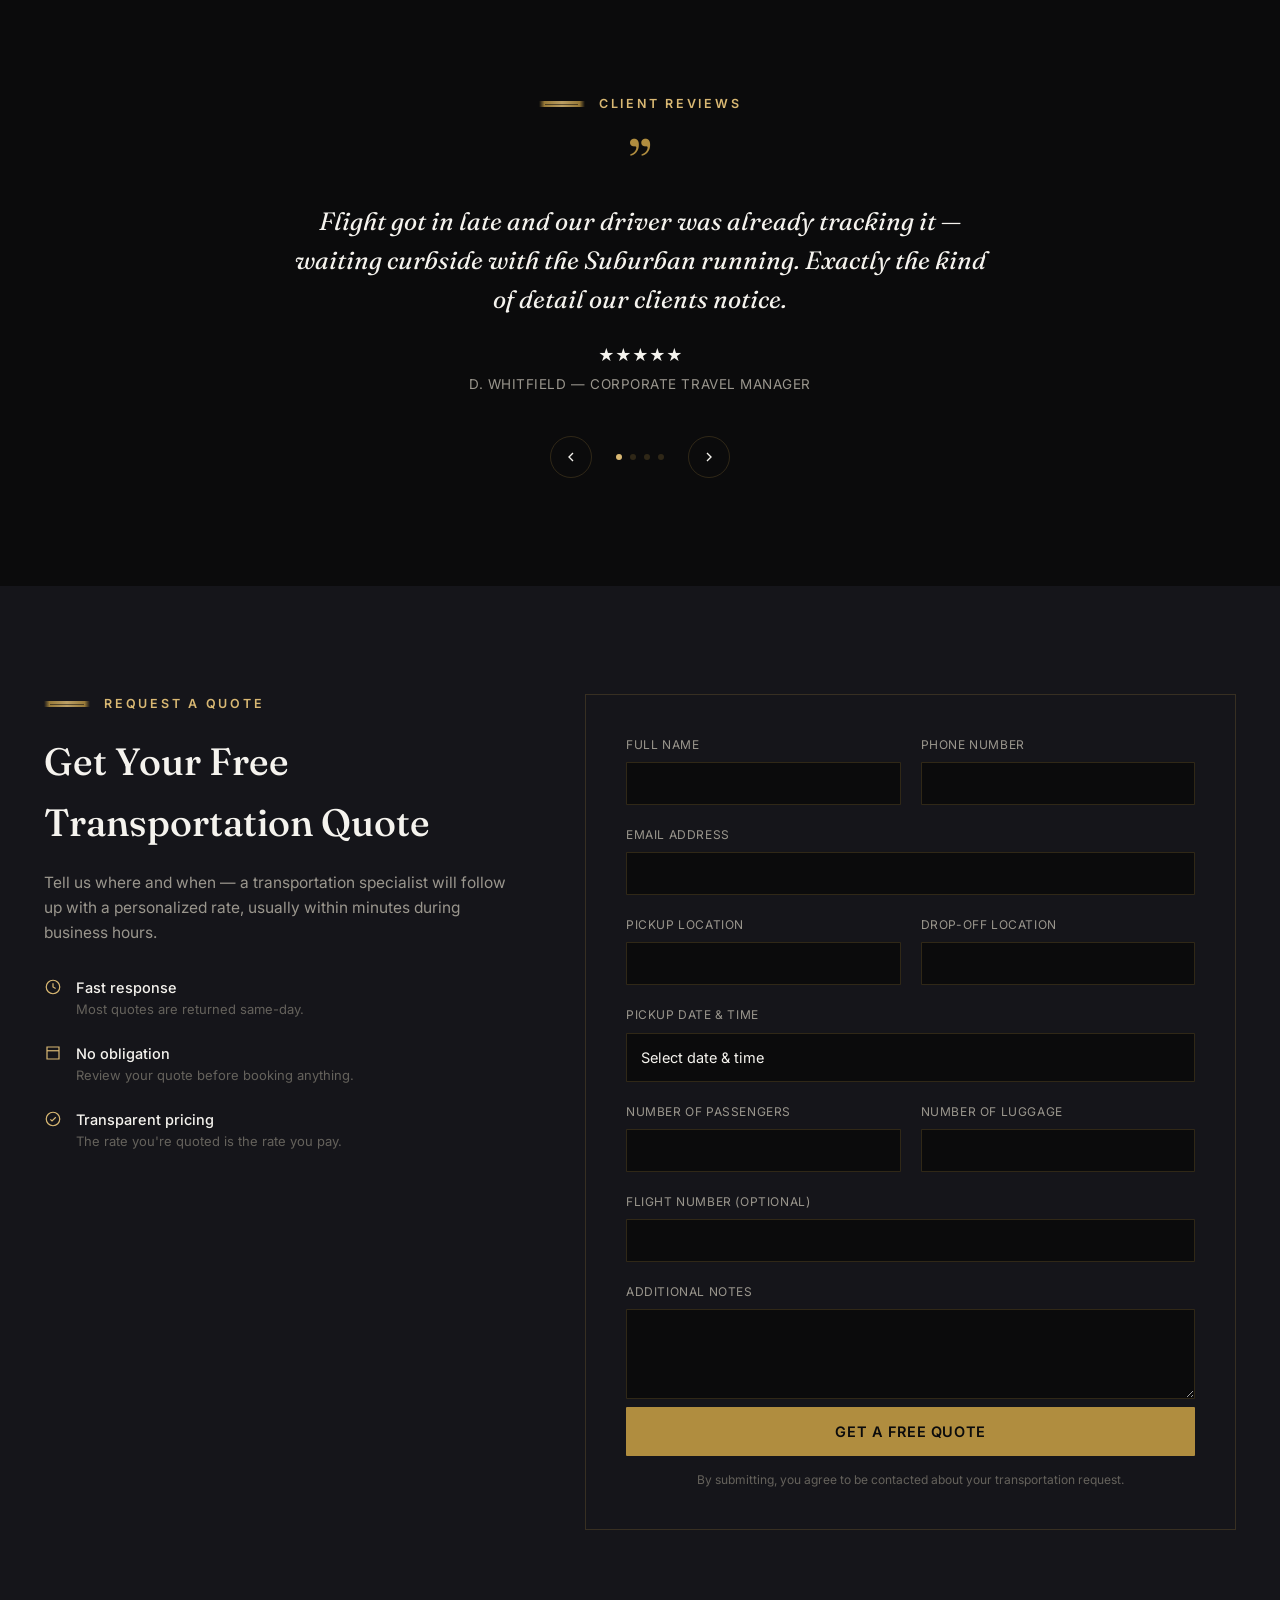
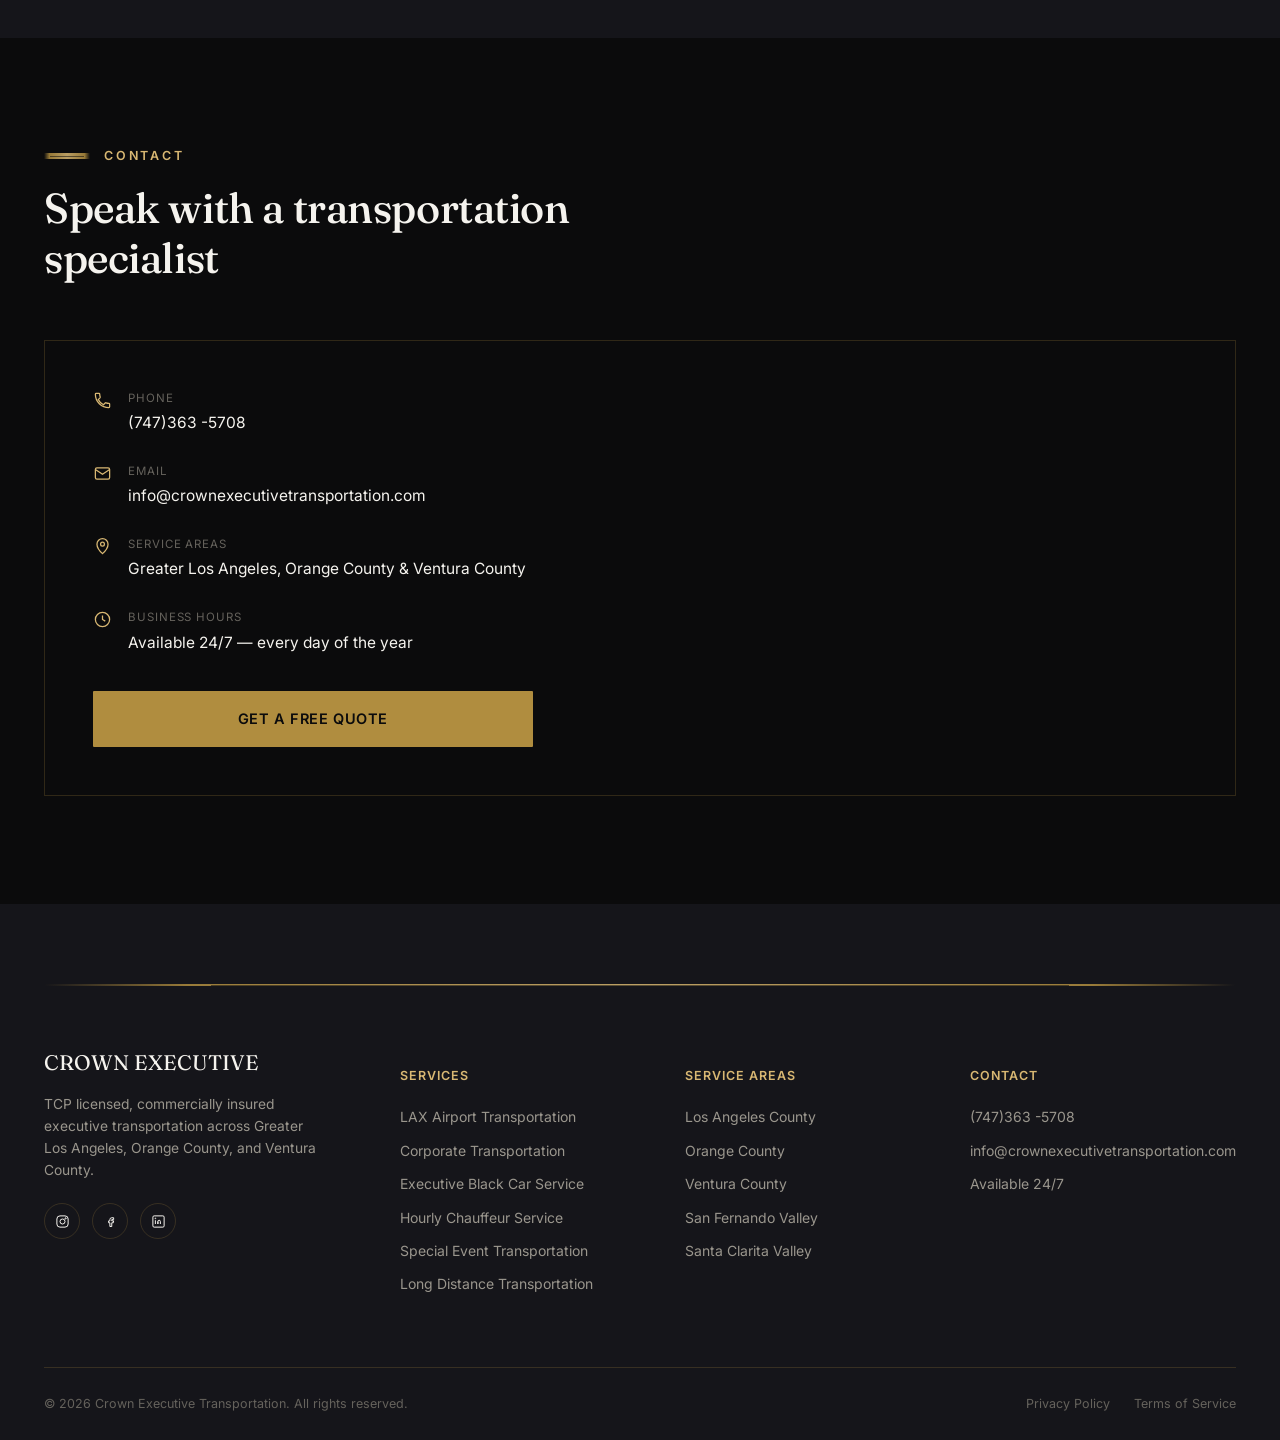
==== commit a103095c: "Fix corrupted why-list items structure" ====
--- a/index.html
+++ b/index.html
@@ -262,8 +262,8 @@
       <div class="why-item reveal"><div class="check"><svg viewBox="0 0 24 24" fill="none" stroke="currentColor" stroke-width="2.4"><path d="M5 13l4 4 10-10"/></svg></div><div><h4>TCP Licensed</h4><p>Operated under full California TCP authority.</p></div></div>
       <div class="why-item reveal"><div class="check"><svg viewBox="0 0 24 24" fill="none" stroke="currentColor" stroke-width="2.4"><path d="M5 13l4 4 10-10"/></svg></div><div><h4>Commercially Insured</h4><p>Comprehensive commercial coverage on every trip.</p></div></div>
       <div class="why-item reveal"><div class="check"><svg viewBox="0 0 24 24" fill="none" stroke="currentColor" stroke-width="2.4"><path d="M5 13l4 4 10-10"/></svg></div><div><h4>Professional Chauffeurs</h4><p>Vetted, trained drivers in formal attire.</p></div></div>
- 24" fill="none" stroke="currentColor" stroke-width="2.4"><path d="M5 13l4 4 10-10"/></svg></div><div><h4>Luxury SUV Fleets</h4><p>A consistent, late-model executive fleet.</p></div></div>
-      <div class="why-item reveal"><div class="check"><svg viewBox="0 0 24 24" fill="none" stroke="currentColor" stroke-width="2.4"><path d="M5 13l4 4 10-10"/></svg></div><div><h4>F      <div class="why-item reveal"><div class="check"><svg viewBox="0 0 24light Tracking</h4><p>Pickup times adjust automatically to your flight.</p></div></div>
+      <div class="why-item reveal"><div class="check"><svg viewBox="0 0 24 24" fill="none" stroke="currentColor" stroke-width="2.4"><path d="M5 13l4 4 10-10"/></svg></div><div><h4>Luxury SUV Fleets</h4><p>A consistent, late-model executive fleet.</p></div></div>
+      <div class="why-item reveal"><div class="check"><svg viewBox="0 0 24 24" fill="none" stroke="currentColor" stroke-width="2.4"><path d="M5 13l4 4 10-10"/></svg></div><div><h4>Flight Tracking</h4><p>Pickup times adjust automatically to your flight.</p></div></div>
       <div class="why-item reveal"><div class="check"><svg viewBox="0 0 24 24" fill="none" stroke="currentColor" stroke-width="2.4"><path d="M5 13l4 4 10-10"/></svg></div><div><h4>24/7 Availability</h4><p>Booking and dispatch around the clock, every day.</p></div></div>
       <div class="why-item reveal"><div class="check"><svg viewBox="0 0 24 24" fill="none" stroke="currentColor" stroke-width="2.4"><path d="M5 13l4 4 10-10"/></svg></div><div><h4>On-Time Guarantee</h4><p>Chauffeurs stage early so you never wait.</p></div></div>
       <div class="why-item reveal"><div class="check"><svg viewBox="0 0 24 24" fill="none" stroke="currentColor" stroke-width="2.4"><path d="M5 13l4 4 10-10"/></svg></div><div><h4>Clean &amp; Sanitized Vehicles</h4><p>Detailed and sanitized before every reservation.</p></div></div>
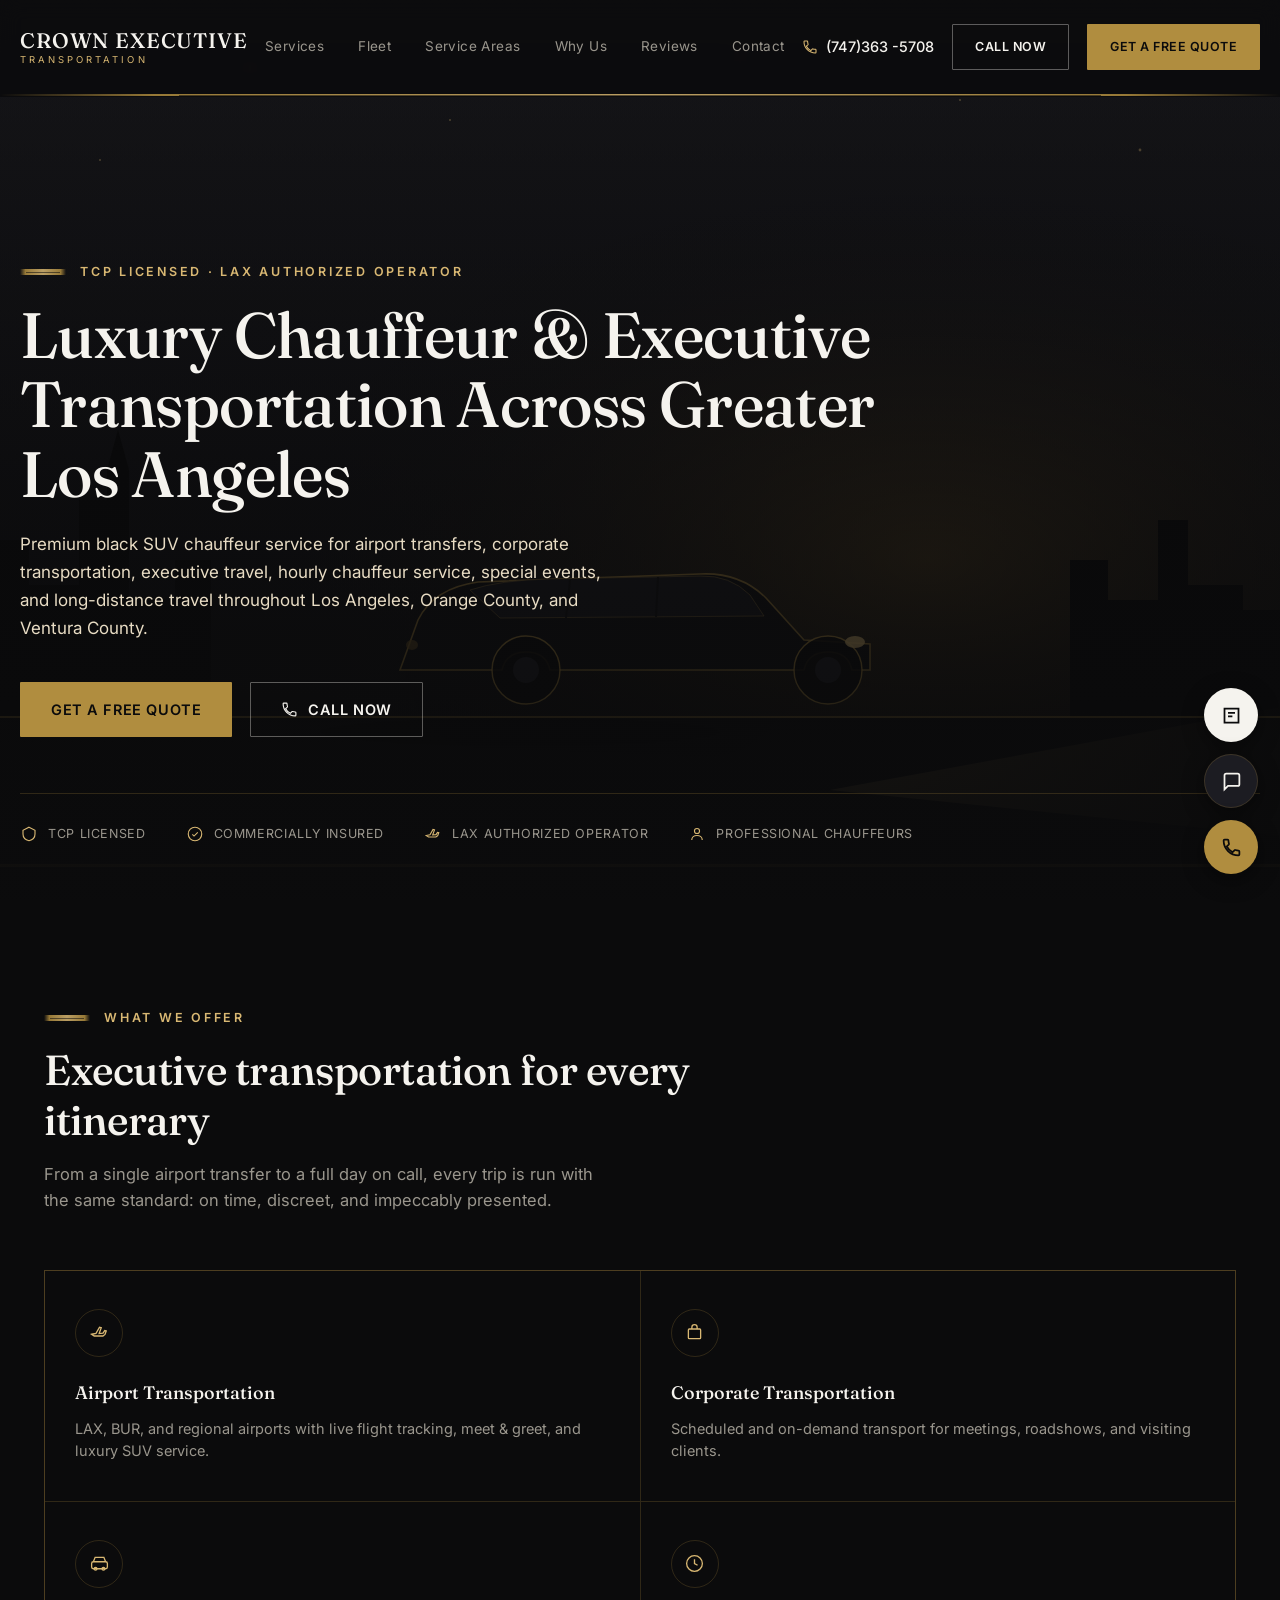
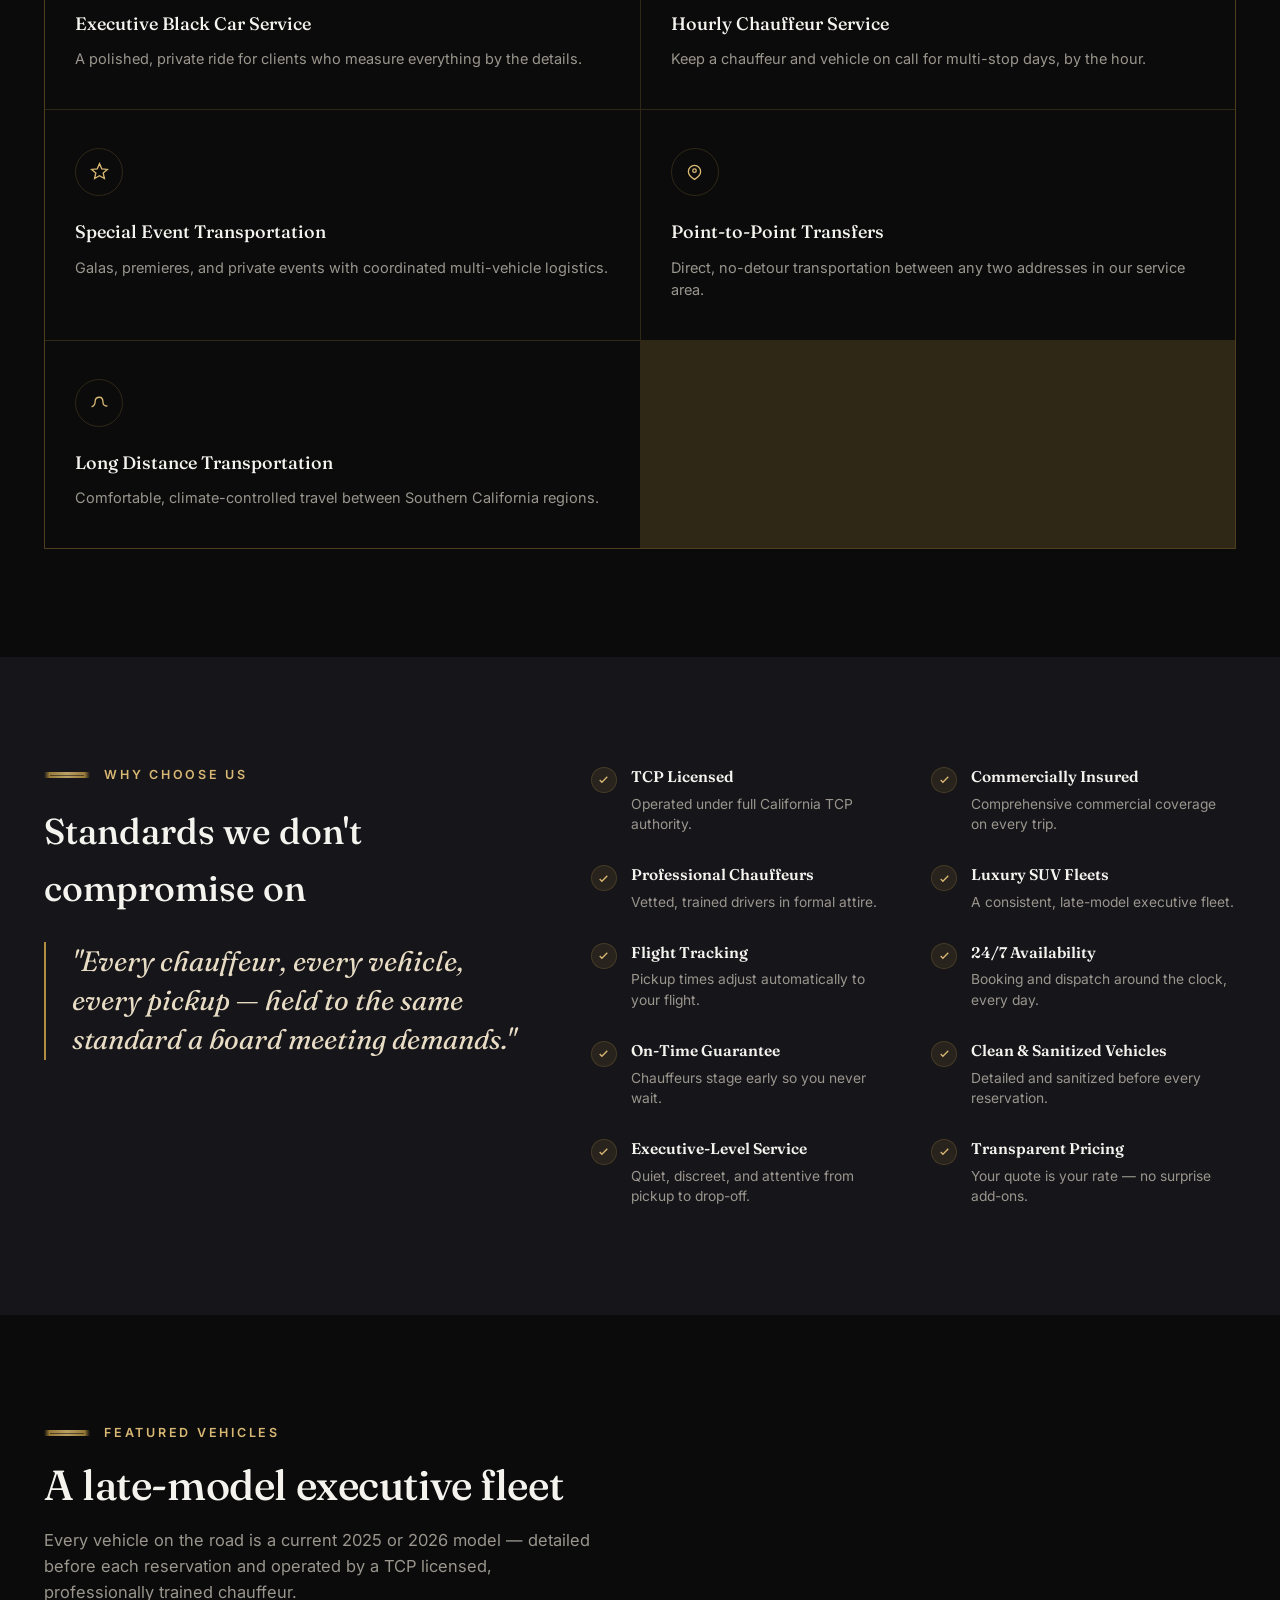
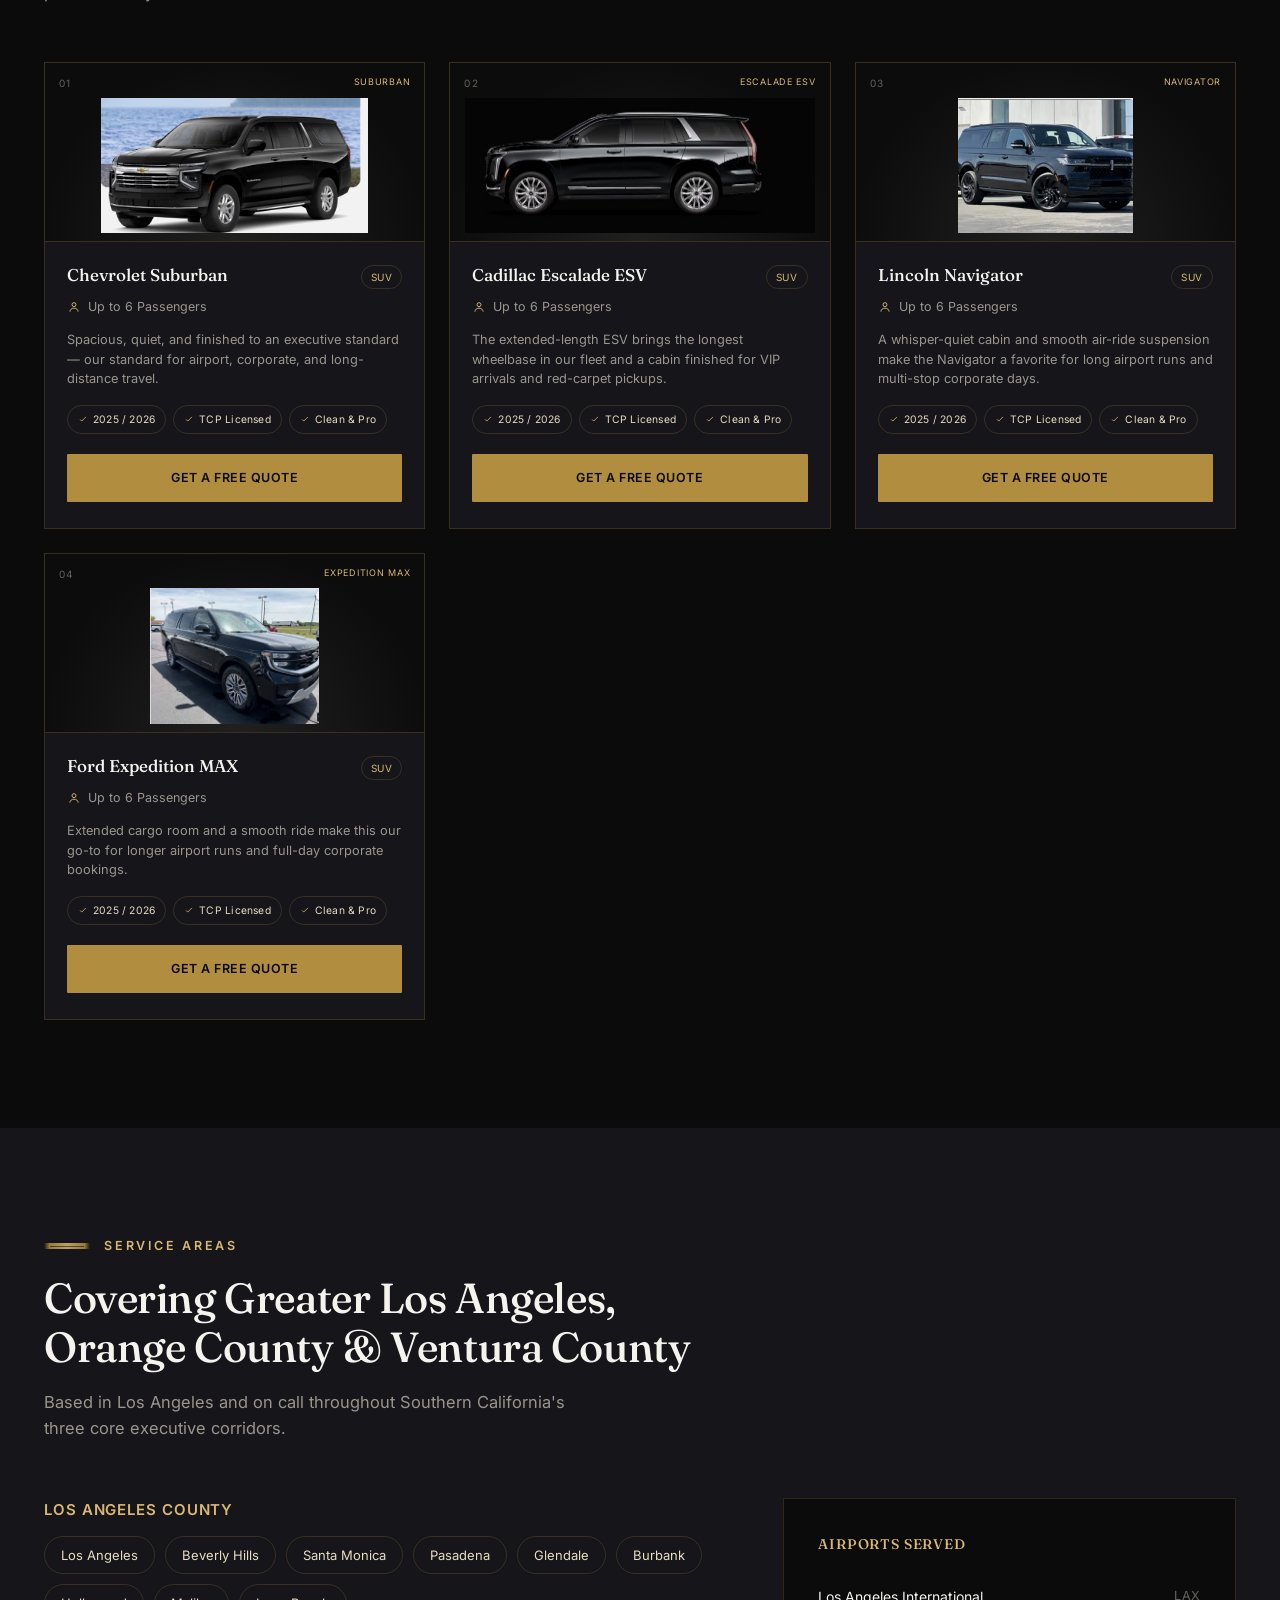
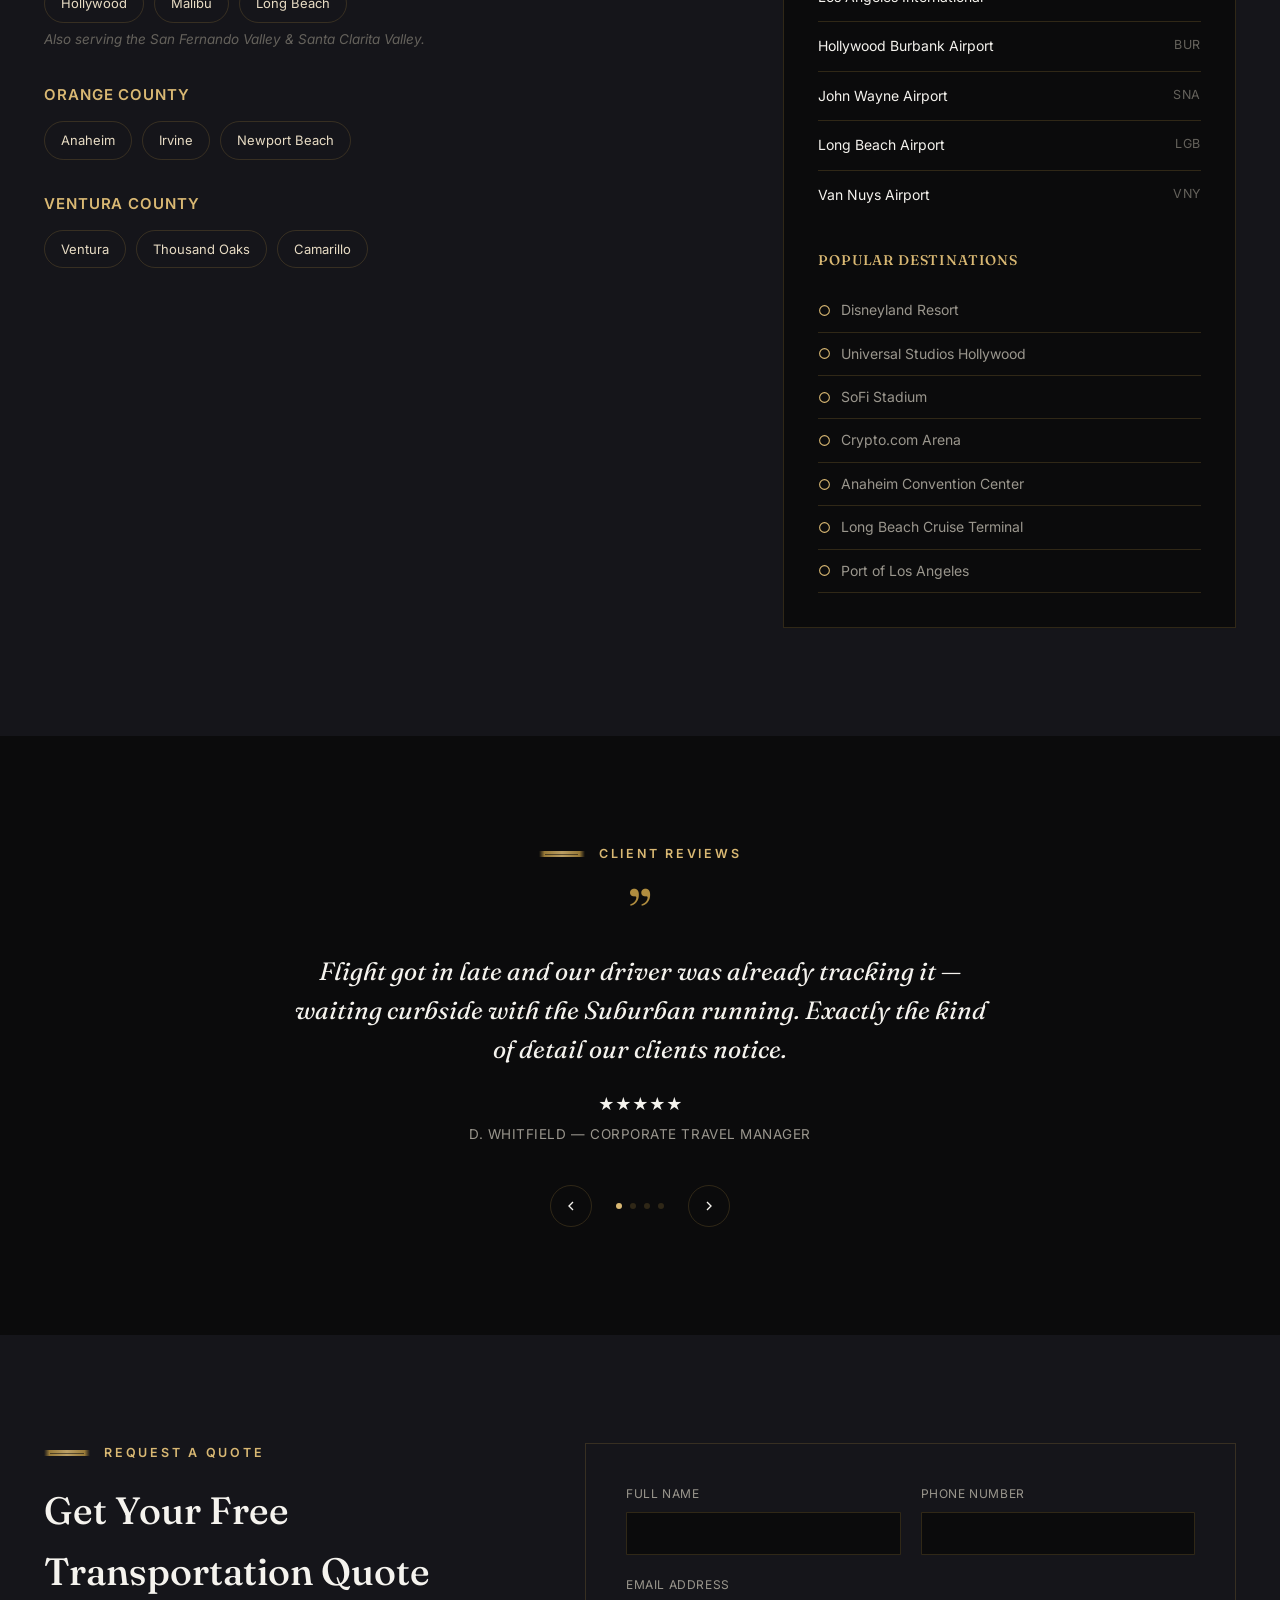
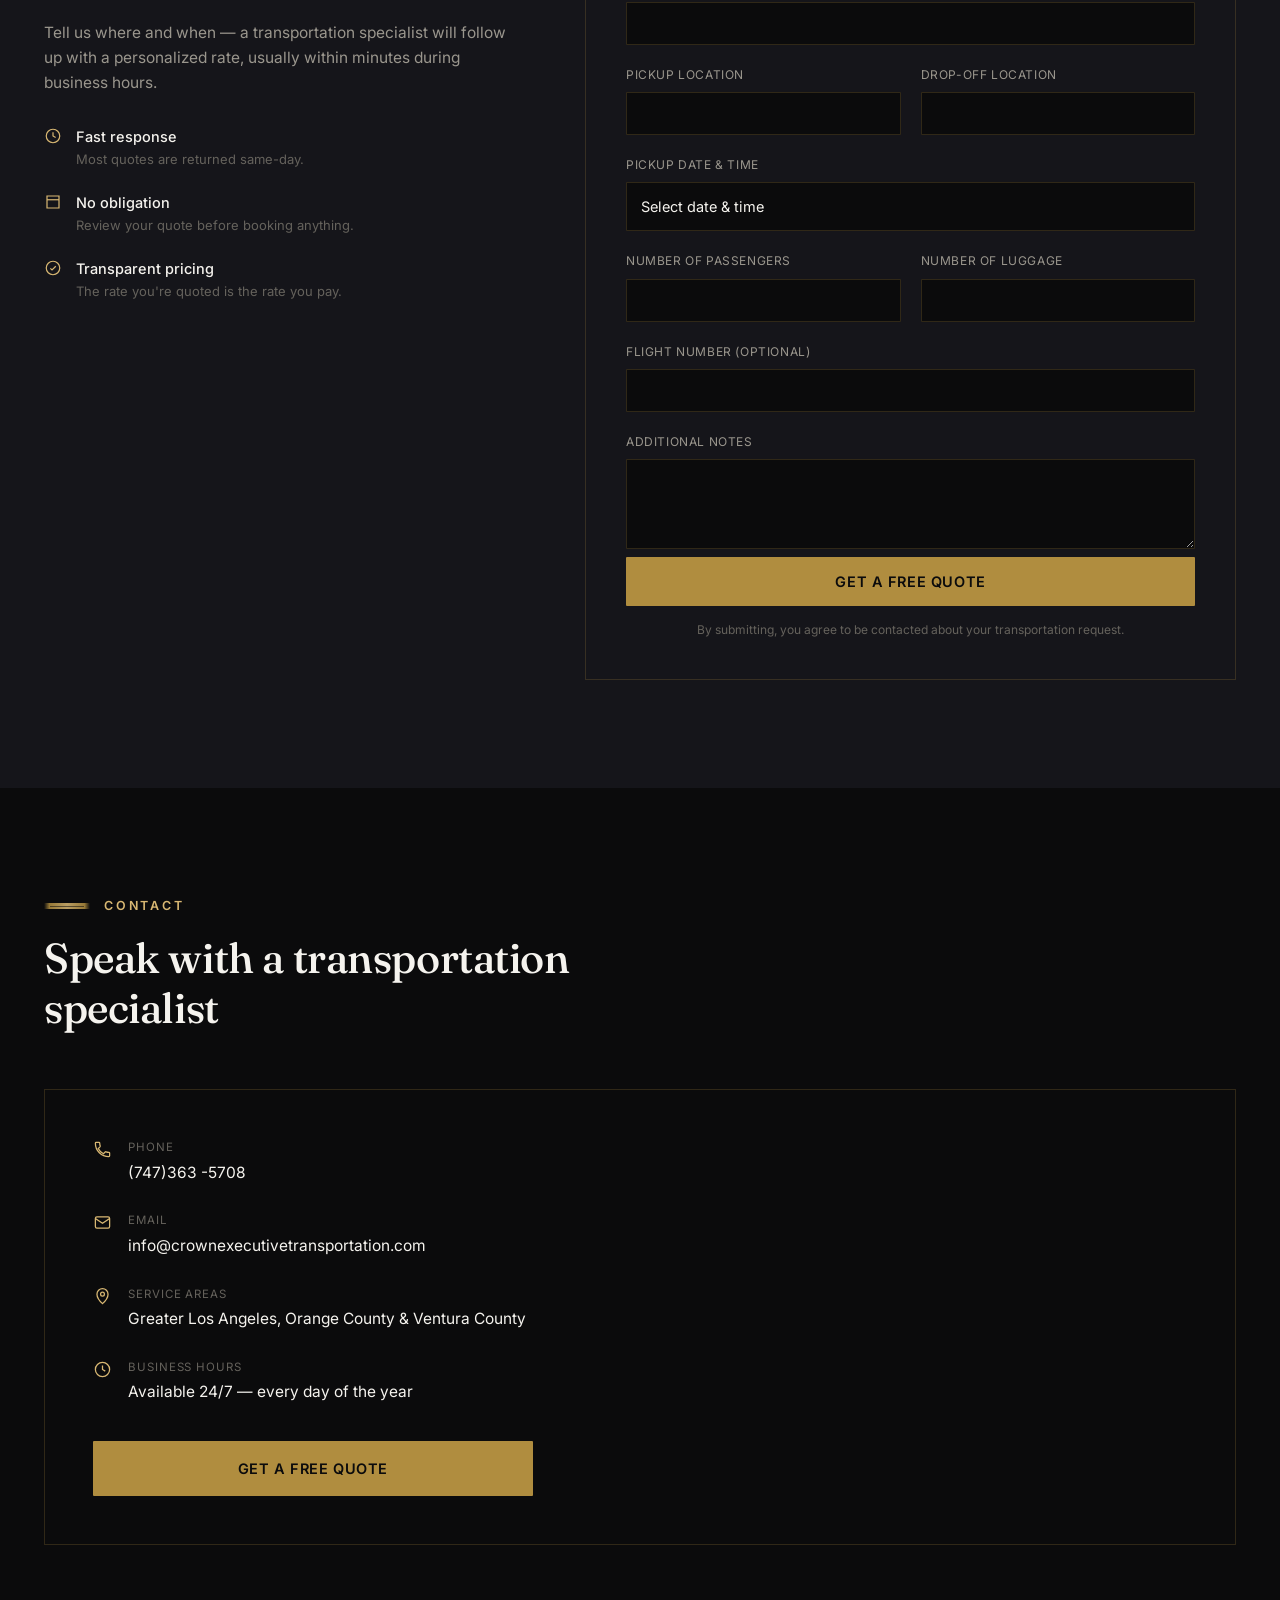
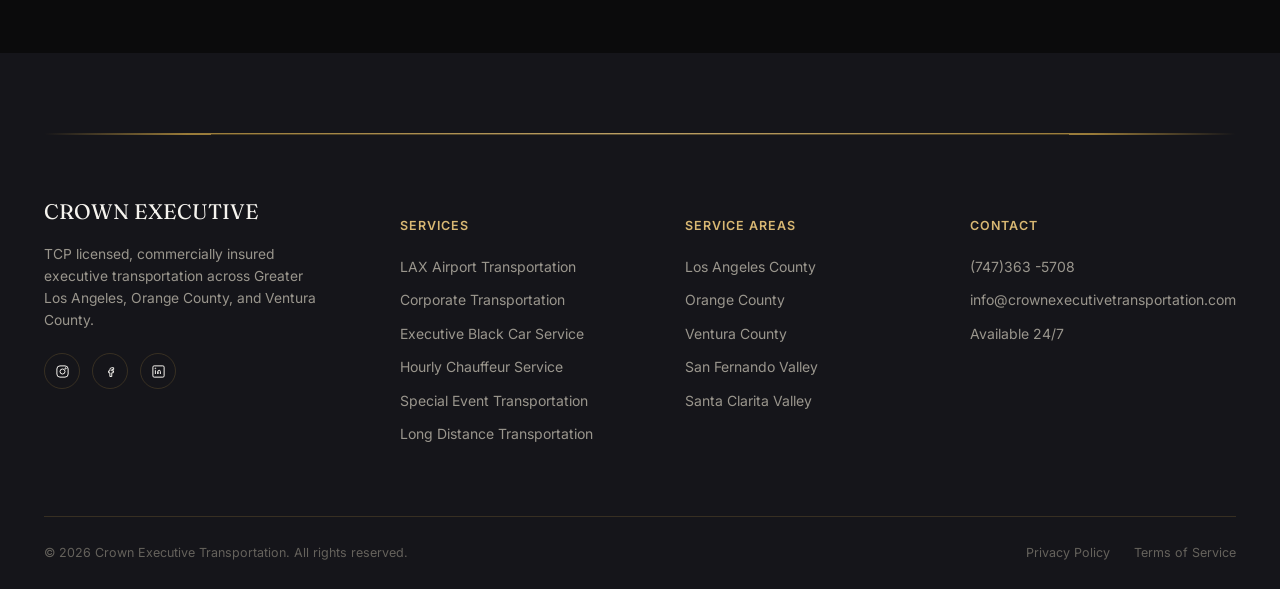
==== commit f19ee403: "Change service grids from 3 to 2 columns for better space usage" ====
--- a/index.html
+++ b/index.html
@@ -205,16 +205,11 @@
     </div>
 
     <div class="grid-services reveal">
-      <div class="service-card">
+      <a href="airport-transportation.html" class="service-card" style="text-decoration:none; color:inherit;">
         <div class="icon-wrap"><svg viewBox="0 0 24 24" fill="none" stroke="currentColor" stroke-width="1.5"><path d="M3 14l5-1 4-7 2 .6-2.4 6.6 4.4-.4 2-3 1.7.4-1.4 4-2.4 1.8H6z"/></svg></div>
-        <h3>LAX Airport Transportation</h3>
-        <p>Authorized LAX operator with live flight tracking and curbside meet for every arrival.</p>
-      </div>
-      <div class="service-card">
-        <div class="icon-wrap"><svg viewBox="0 0 24 24" fill="none" stroke="currentColor" stroke-width="1.5"><path d="M3 14l5-1 4-7 2 .6-2.4 6.6 4.4-.4 2-3 1.7.4-1.4 4-2.4 1.8H6z"/></svg></div>
-        <h3>Hollywood Burbank Airport</h3>
-        <p>Direct, reliable service to and from BUR for Valley and Tri-City executives.</p>
-      </div>
+        <h3>Airport Transportation</h3>
+        <p>LAX, BUR, and regional airports with live flight tracking, meet & greet, and luxury SUV service.</p>
+      </a>
       <div class="service-card">
         <div class="icon-wrap"><svg viewBox="0 0 24 24" fill="none" stroke="currentColor" stroke-width="1.5"><rect x="5" y="8" width="14" height="11" rx="1"/><path d="M9 8V6a3 3 0 016 0v2"/></svg></div>
         <h3>Corporate Transportation</h3>
--- a/css/style.css
+++ b/css/style.css
@@ -177,7 +177,7 @@
   }
 
   /* ---------- Service cards ---------- */
-  .grid-services{display:grid; grid-template-columns:repeat(4,1fr); gap:1px; background:var(--line); border:1px solid var(--line);}
+  .grid-services{display:grid; grid-template-columns:repeat(2,1fr); gap:1px; background:var(--line); border:1px solid var(--line);}
   .service-card{background:var(--black); padding:38px 30px; transition:background .3s ease;}
   .service-card:hover{background:var(--charcoal-2);}
   .service-card .icon-wrap{
@@ -210,7 +210,7 @@
   }
 
   /* ---------- Fleet ---------- */
-  .fleet-grid{display:grid; grid-template-columns:repeat(4,1fr); gap:24px;}
+  .fleet-grid{display:grid; grid-template-columns:repeat(3,1fr); gap:24px;}
   .fleet-card{background:var(--charcoal); border:1px solid var(--line); display:flex; flex-direction:column;}
   .fleet-card-art{
     position:relative; height:178px; overflow:hidden;
